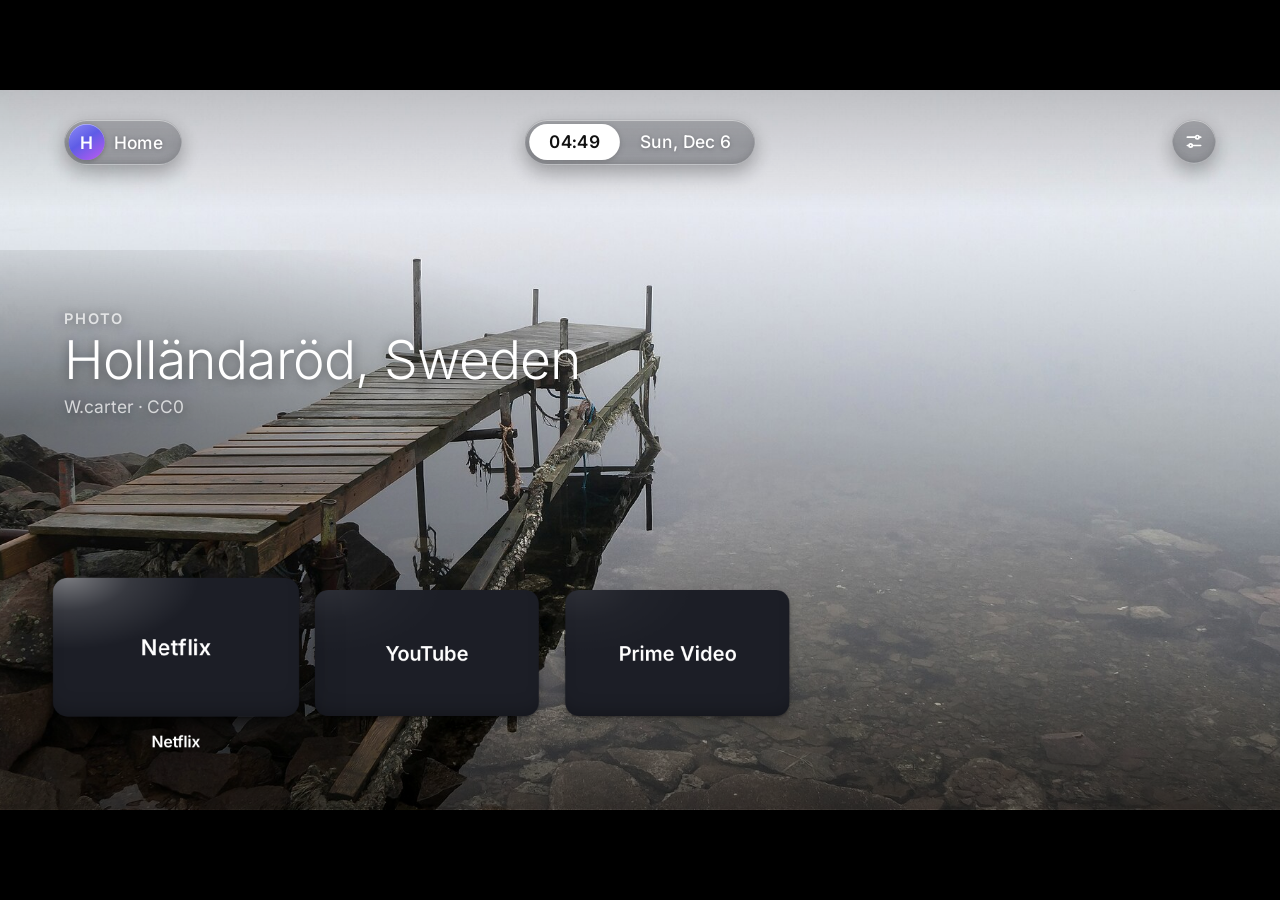
==== launcher/index.html @ 5e04ea30 "Zen TV: a calm home screen for Samsung Tizen TVs An Apple TV-style launcher (your apps over landscap" ====
<!DOCTYPE html>
<html lang="en">
<head>
<meta charset="utf-8">
<meta name="viewport" content="width=1920, initial-scale=1">
<title>Zen TV</title>
<style>
  /* Inter (OFL), bundled so the first frame never waits on the network at power-on */
  @font-face { font-family: "Inter"; font-weight: 300; font-display: swap; src: url(fonts/inter-300.woff2) format("woff2"); }
  @font-face { font-family: "Inter"; font-weight: 400; font-display: swap; src: url(fonts/inter-400.woff2) format("woff2"); }
  @font-face { font-family: "Inter"; font-weight: 500; font-display: swap; src: url(fonts/inter-500.woff2) format("woff2"); }
  @font-face { font-family: "Inter"; font-weight: 600; font-display: swap; src: url(fonts/inter-600.woff2) format("woff2"); }
  @font-face { font-family: "Inter"; font-weight: 700; font-display: swap; src: url(fonts/inter-700.woff2) format("woff2"); }

  /* Written for the 2018 Tizen engine (Chromium 56): flexbox only, no grid,
     no flex gap, no backdrop-filter, no optional chaining. */
  :root {
    --fg: #fff;
    --fg-dim: rgba(255, 255, 255, 0.72);
    --fg-faint: rgba(255, 255, 255, 0.5);
    --tile-w: 336px;
    --tile-h: 189px;
    --tile-gap: 40px;
    --tile-r: 20px;
    --edge: 96px;
  }
  * { box-sizing: border-box; margin: 0; padding: 0; }
  html, body {
    width: 100%; height: 100%; overflow: hidden;
    background: #000; color: var(--fg);
    font-family: "Inter", "SamsungOne", "Helvetica Neue", Arial, sans-serif;
    -webkit-font-smoothing: antialiased;
  }

  /* 1920x1080 stage, scaled to fit when previewed in a smaller window */
  #stage {
    position: absolute; left: 50%; top: 50%;
    width: 1920px; height: 1080px;
    margin: -540px 0 0 -960px;
    overflow: hidden; background: #05070c;
    transform-origin: 50% 50%;
  }

  /* Background */
  #bg-fallback {
    position: absolute; top: 0; right: 0; bottom: 0; left: 0;
    background:
      radial-gradient(ellipse at 30% 20%, #1d3b5c 0%, transparent 60%),
      radial-gradient(ellipse at 80% 90%, #3a1d4a 0%, transparent 55%),
      #05070c;
  }
  .photo {
    position: absolute; top: 0; left: 0; width: 100%; height: 100%;
    background-size: cover; background-position: center;
    opacity: 0; transition: opacity 2.4s ease;
    will-change: transform, opacity; /* own GPU layer, so the slow zoom never repaints */
    /* No CSS filter here: saturate()/contrast() on this full-screen animated layer made the 2018
       TV render no images at all */
  }
  .photo.visible { opacity: 1; }
  .photo.fast { transition-duration: 0.6s; } /* focus previews while browsing a title row */
  /* Slow Ken Burns drift; runs a little longer than each photo is shown. Zoom stays at or under
     6% so 1920px images are barely upscaled and stay crisp; drift stays inside the zoom margin. */
  .photo.kb0 { -webkit-animation: kb0 70s linear forwards; animation: kb0 70s linear forwards; }
  .photo.kb1 { -webkit-animation: kb1 70s linear forwards; animation: kb1 70s linear forwards; }
  .photo.kb2 { -webkit-animation: kb2 70s linear forwards; animation: kb2 70s linear forwards; }
  .photo.kb3 { -webkit-animation: kb3 70s linear forwards; animation: kb3 70s linear forwards; }
  @keyframes kb0 { from { transform: scale(1.01) translate(0, 0); }         to { transform: scale(1.06) translate(-1.5%, -1%); } }
  @keyframes kb1 { from { transform: scale(1.06) translate(1.5%, 1%); }     to { transform: scale(1.01) translate(0, 0); } }
  @keyframes kb2 { from { transform: scale(1.03) translate(-1%, 0); }       to { transform: scale(1.06) translate(1.5%, -1%); } }
  @keyframes kb3 { from { transform: scale(1.06) translate(0, -1.5%); }     to { transform: scale(1.02) translate(-0.5%, 0.5%); } }
  /* Shading is kept to three partial layers (top, bottom, left); the photo itself is undimmed, like
     tvOS. Fewer full-screen layers means less blending work per frame on the TV. */
  .scrim-top, .scrim-bottom { z-index: 3; }
  .statusbar, .profile, .hero, .toast { z-index: 4; }
  /* Like Apple's, shading only sits right behind text and tiles, so most of the image keeps its color */
  .scrim-top {
    position: absolute; top: 0; left: 0; right: 0; height: 180px;
    background: linear-gradient(to bottom, rgba(0,0,0,0.22), rgba(0,0,0,0));
  }
  .scrim-bottom {
    position: absolute; bottom: 0; left: 0; right: 0; height: 440px;
    background: linear-gradient(to top, rgba(0,0,0,0.5), rgba(0,0,0,0.12) 50%, rgba(0,0,0,0));
  }

  /* Status bar: a tvOS-style glass tab bar, centred at the top. The "selected" white
     segment holds the time; date and weather sit in the plain segments. */
  .statusbar {
    position: absolute; top: 44px; left: 50%;
    -webkit-transform: translateX(-50%); transform: translateX(-50%);
    display: flex; align-items: center;
    padding: 6px; border-radius: 999px; white-space: nowrap;
  }
  .seg {
    padding: 12px 30px; border-radius: 999px;
    font-size: 26px; font-weight: 500; line-height: 1.15; color: var(--fg);
    text-shadow: 0 1px 6px rgba(0,0,0,0.25);
  }
  .seg-on {
    color: #111; background: #fff; text-shadow: none; font-weight: 600;
    box-shadow: 0 2px 10px rgba(0,0,0,0.18);
    font-variant-numeric: tabular-nums; letter-spacing: 0.01em;
  }
  .seg-wx { display: none; align-items: center; }
  .seg-wx.ready { display: flex; }
  .seg-wx svg { width: 34px; height: 34px; margin-right: 10px; }
  .seg-wx .hilo { margin-left: 12px; font-weight: 400; color: var(--fg-dim); }

  /* Profile pill, top left: like the profile switcher in tvOS Control Center. Same height and
     top as the status bar (6 + 54 + 6 = 66px) so the two line up. */
  .profile {
    position: absolute; top: 44px; left: var(--edge);
    display: flex; align-items: center;
    padding: 6px 28px 6px 6px; border-radius: 999px;
  }
  .avatar {
    width: 54px; height: 54px; border-radius: 50%;
    display: flex; align-items: center; justify-content: center;
    background: linear-gradient(145deg, #8e8cf6 0%, #5e5ce6 45%, #bf5af2 100%);
    box-shadow: inset 0 1px 0 rgba(255,255,255,0.45), 0 2px 8px rgba(0,0,0,0.25);
    font-size: 26px; font-weight: 600; color: #fff;
  }
  .profile-name {
    margin-left: 14px;
    font-size: 26px; font-weight: 500;
    text-shadow: 0 1px 6px rgba(0,0,0,0.25);
  }
  /* App tiles: the icon (shaped to the tile by scripts/zentv.py icons) over the app's name */
  .tile.app-tile { background-color: #1c1e26; background-size: cover; display: flex; align-items: center; justify-content: center; }
  .app-label { font-size: 30px; font-weight: 600; color: var(--fg); visibility: hidden; }
  /* Up from the apps reaches the top line: profile pill (left) and search (right) */
  .profile, .search-btn, .controls-btn { transition: transform 0.2s cubic-bezier(0.34, 1.45, 0.64, 1), background-color 0.15s ease, color 0.15s ease; }
  .profile.focused, .search-btn.focused, .controls-btn.focused { background: #fff; color: #111; transform: scale(1.06); }
  .profile.focused .profile-name { text-shadow: none; }

  /* Profile menu: drops from the pill */
  .profile-menu {
    position: absolute; top: 128px; left: var(--edge); z-index: 6; min-width: 300px;
    padding: 10px; border-radius: 28px; display: none;
  }
  .profiles-open .profile-menu { display: block; }
  .profile-item {
    display: flex; align-items: center; padding: 8px 24px 8px 8px; border-radius: 999px;
    font-size: 26px; font-weight: 500;
  }
  .profile-item .avatar { width: 48px; height: 48px; font-size: 22px; margin-right: 16px; }
  .profile-item.focused { background: #fff; color: #111; }
  .profile-item .check { margin-left: auto; padding-left: 24px; }

  /* Search: top right, same height as the pill */
  .search-btn {
    position: absolute; top: 44px; right: var(--edge); z-index: 4;
    width: 66px; height: 66px; border-radius: 50%;
    display: flex; align-items: center; justify-content: center;
  }
  .search-btn svg { width: 30px; height: 30px; }
  .search-btn path, .search-btn circle { stroke: currentColor; }

  /* Controls: left of Search. One button for the TV's inputs and Samsung's Settings; its name shows
     below it while focused */
  .controls-btn {
    position: absolute; top: 44px; right: calc(var(--edge) + 84px); z-index: 4;
    width: 66px; height: 66px; border-radius: 50%;
    display: flex; align-items: center; justify-content: center;
  }
  .controls-btn svg { width: 30px; height: 30px; }
  .controls-btn path, .controls-btn circle { stroke: currentColor; }
  .controls-label {
    position: absolute; top: 122px; right: calc(var(--edge) + 64px); z-index: 4; width: 106px;
    text-align: center; font-size: 20px; font-weight: 600; text-shadow: 0 1px 6px rgba(0,0,0,0.5);
    opacity: 0; transition: opacity 0.15s ease;
  }
  .controls-label.show { opacity: 1; }

  /* Controls menu: drops from the button, the same glass as the profile menu */
  .controls-menu {
    position: absolute; top: 128px; right: var(--edge); z-index: 6; width: 540px;
    box-sizing: border-box; padding: 12px; border-radius: 32px; display: none;
  }
  .controls-open .controls-menu { display: block; }
  .controls-head {
    padding: 10px 22px 6px; font-size: 19px; font-weight: 600; letter-spacing: 0.12em;
    text-transform: uppercase; color: rgba(255,255,255,0.75); text-shadow: 0 1px 6px rgba(0,0,0,0.3);
  }
  .controls-item {
    display: flex; align-items: center; padding: 10px 22px; border-radius: 22px;
    font-size: 27px; font-weight: 600; text-shadow: 0 1px 6px rgba(0,0,0,0.3);
  }
  .controls-item svg { width: 34px; height: 34px; flex: none; margin-right: 22px; }
  .controls-item path, .controls-item rect, .controls-item circle { stroke: currentColor; }
  .controls-item .text { flex: 1; display: flex; flex-direction: column; }
  .controls-item .sub { margin-top: 2px; font-size: 21px; font-weight: 400; color: rgba(255,255,255,0.75); }
  .controls-item.choice { margin-left: 28px; } /* the inputs sit under their heading */
  .controls-item .end { margin-left: 18px; }
  .controls-item.focused { background: #fff; color: #111; text-shadow: none; }
  .controls-item.focused .sub { color: #4a4d55; }
  .controls-rule { height: 1px; margin: 6px 22px; background: rgba(255,255,255,0.2); }

  /* Search screen: a dimmed page over the background. Voice first (a mic that listens, what it heard,
     "Type instead"); the keyboard mode has a field and an on-screen keyboard (the remote has no
     letters). Results sit below either. */
  .search-ui {
    position: absolute; top: 0; left: 0; width: 100%; height: 100%; z-index: 5; display: none;
    background: rgba(0, 0, 0, 0.62);
  }
  .search-open .search-ui { display: block; }
  .search-open .rows, .search-open .hero, .search-open .scrim-left { opacity: 0; }
  .detail.search-open .search-ui { display: none; }
  .detail.search-open .hero, .detail.search-open .scrim-left { opacity: 1; }
  .search-field {
    position: absolute; top: 150px; left: var(--edge); width: 1264px;
    padding: 18px 30px; border-radius: 999px;
    font-size: 34px; font-weight: 400; min-height: 80px;
  }
  .search-field .placeholder { color: var(--fg-dim); }
  .search-field .caret { display: inline-block; width: 3px; height: 38px; margin-left: 2px; vertical-align: -6px; background: var(--fg); }
  .keyboard { position: absolute; top: 262px; left: var(--edge); }
  .key-row { display: flex; margin-bottom: 10px; }
  .key {
    width: 88px; height: 64px; margin-right: 10px; border-radius: 14px;
    display: flex; align-items: center; justify-content: center;
    font-size: 28px; font-weight: 500; background: rgba(255,255,255,0.10);
    transition: transform 0.12s ease, background-color 0.12s ease;
  }
  .key.wide { width: 286px; font-size: 24px; }
  .key .mic { width: 26px; height: 26px; margin-right: 10px; }
  .key .mic rect, .key .mic path { stroke: currentColor; }
  .key.focused { background: #fff; color: #111; transform: scale(1.1); }
  #search-shelf { top: 600px; }

  /* "View more": the end of Trending and Classics (a glass circle with an arrow, and its label; no
     card behind it), and the full-screen grid it opens */
  .more-card .lift, .more-card .lift::before { box-shadow: none; }
  .title-row .more-card .tile { /* beats the cards' dark loading base */
    display: flex; flex-direction: column; align-items: center; justify-content: center;
    background: none;
  }
  .more-card .tile::before, .more-card .tile::after { display: none; }
  .more-circle {
    width: 110px; height: 110px; border-radius: 50%;
    display: flex; align-items: center; justify-content: center;
    transition: background-color 0.15s ease, color 0.15s ease;
  }
  .more-circle svg { width: 44px; height: 44px; }
  .more-circle path { stroke: currentColor; }
  .more-label { margin-top: 18px; font-size: 26px; font-weight: 600; text-shadow: 0 1px 8px rgba(0,0,0,0.5); }
  .more-card.focused .more-circle { background: #fff; color: #111; }
  .browse-ui {
    position: absolute; top: 0; left: 0; width: 100%; height: 100%; z-index: 5; display: none;
    background: rgba(0, 0, 0, 0.72);
  }
  .browse-open .browse-ui { display: block; }
  .browse-open .rows, .browse-open .hero, .browse-open .scrim-left { opacity: 0; }
  .detail.browse-open .browse-ui { display: none; }
  .detail.browse-open .hero, .detail.browse-open .scrim-left { opacity: 1; }
  .browse-title {
    position: absolute; top: 140px; left: var(--edge);
    font-size: 56px; font-weight: 300; letter-spacing: -0.01em;
  }
  /* 4 cards per line (416 + 40 gap); the grid slides up so the focused line stays in view */
  .browse-window { position: absolute; top: 224px; left: var(--edge); right: 0; bottom: 0; overflow: hidden; }
  .browse-grid {
    display: flex; flex-wrap: wrap; width: 1824px; padding-top: 40px; /* room for the focused card to rise */
    transition: transform 0.3s cubic-bezier(0.25, 1, 0.5, 1); will-change: transform;
  }
  .browse-grid .cell { width: 416px; margin: 0 40px 70px 0; }
  .browse-grid .tile { width: 416px; height: 234px; background-size: cover; background-color: #15171d; }
  .browse-grid .tile::before, .browse-grid .tile::after { display: none; }
  .mode-voice .search-field, .mode-voice .keyboard, .mode-keys .voice-panel { display: none; }

  /* Voice: a centred mic that glows and pulses (transform/opacity only) while it listens */
  .voice-panel { position: absolute; top: 150px; left: 0; right: 0; text-align: center; }
  .voice-mic {
    position: relative; margin: 0 auto; width: 150px; height: 150px; border-radius: 50%;
    display: flex; align-items: center; justify-content: center;
    background: rgba(255,255,255,0.14); color: #fff;
    transition: transform 0.2s cubic-bezier(0.34, 1.45, 0.64, 1);
  }
  .voice-mic svg { position: relative; width: 64px; height: 64px; }
  .voice-mic rect, .voice-mic path { stroke: currentColor; }
  .listening .voice-mic { background: linear-gradient(145deg, #8e8cf6 0%, #5e5ce6 45%, #bf5af2 100%); }
  .voice-mic.focused { transform: scale(1.08); }
  .idle .voice-mic.focused, .error .voice-mic.focused { background: #fff; color: #111; }
  .voice-mic .ring {
    position: absolute; top: 0; left: 0; width: 100%; height: 100%; border-radius: 50%;
    border: 3px solid rgba(191, 90, 242, 0.7); opacity: 0;
  }
  .listening .ring { -webkit-animation: listen-pulse 1.8s ease-out infinite; animation: listen-pulse 1.8s ease-out infinite; }
  .listening .ring.r2 { -webkit-animation-delay: 0.9s; animation-delay: 0.9s; }
  @-webkit-keyframes listen-pulse { from { -webkit-transform: scale(1); opacity: 0.8; } to { -webkit-transform: scale(1.9); opacity: 0; } }
  @keyframes listen-pulse { from { transform: scale(1); opacity: 0.8; } to { transform: scale(1.9); opacity: 0; } }
  .voice-headline { margin-top: 44px; font-size: 64px; font-weight: 300; letter-spacing: -0.01em; line-height: 1.1; }
  .voice-hint { margin-top: 12px; min-height: 34px; font-size: 28px; color: var(--fg-dim); }
  .voice-type {
    display: inline-block; margin-top: 24px; padding: 14px 30px; border-radius: 999px;
    font-size: 24px; font-weight: 600;
    transition: transform 0.2s cubic-bezier(0.34, 1.45, 0.64, 1), background-color 0.15s ease, color 0.15s ease;
  }
  .voice-type.focused { background: #fff; color: #111; transform: scale(1.06); }

  /* Liquid Glass pill, faked for an engine without backdrop-filter: a light-to-clear
     gradient body, bright top rim, faint border, and a soft drop shadow */
  .glass {
    background:
      linear-gradient(180deg, rgba(255,255,255,0.20) 0%, rgba(255,255,255,0.07) 55%, rgba(255,255,255,0.10) 100%),
      rgba(28, 30, 38, 0.38);
    border: 1px solid rgba(255,255,255,0.18);
    box-shadow:
      inset 0 1.5px 0 rgba(255,255,255,0.45),
      inset 0 -10px 22px -14px rgba(0,0,0,0.35),
      0 12px 30px rgba(0,0,0,0.30);
  }
  /* App row: one row that runs off the right edge and scrolls with focus, like tvOS shelves */
  .shelf {
    position: absolute; left: var(--edge); right: 0; top: 750px;
  }
  .row {
    display: flex;
    transition: transform 0.24s cubic-bezier(0.25, 1, 0.5, 1);
    will-change: transform;
  }
  .cell {
    position: relative; flex: none;
    width: var(--tile-w);
    margin-right: var(--tile-gap);
  }
  /* Liquid Glass tiles, faked without backdrop-filter:
     .lift  scales/lifts on focus with a small spring
     .tile  the app art
     ::before  glass rim: bright top edge, thin light border, inner depth shading
     ::after   specular glint that drifts slowly across the focused tile */
  /* Performance on the 2018 TV: only transform and opacity ever animate (GPU-composited).
     Shadows are pre-rendered and faded in, never animated themselves. */
  /* Depth comes from light, as on tvOS: at rest a tight contact shadow seats the tile and a soft
     ambient shadow gives it weight; a hairline keeps white tiles crisp on bright skies. */
  .lift {
    position: relative;
    border-radius: var(--tile-r);
    box-shadow:
      0 2px 3px rgba(0,0,0,0.28),
      0 8px 20px -4px rgba(0,0,0,0.32);
    /* no translateZ(0): a permanent GPU layer per card (~170 with the grid) is too much for this TV;
       the browser promotes a card only while its transform animates */
    transform: scale(1);
    /* leaving focus: quick ease-out */
    transition: transform 0.16s cubic-bezier(0.25, 1, 0.5, 1);
    cursor: pointer;
  }
  .lift::before {
    /* Focused, the tile rises toward you, so its shadow falls lower, spreads and softens.
       Pre-rendered and faded in rather than animated, to stay cheap on the TV. */
    content: ""; position: absolute; top: 0; left: 0; right: 0; bottom: 0;
    border-radius: var(--tile-r);
    box-shadow:
      0 14px 22px -8px rgba(0,0,0,0.45),
      0 36px 64px -12px rgba(0,0,0,0.55);
    opacity: 0; transition: opacity 0.18s ease;
  }
  .cell.focused .lift::before { opacity: 1; }
  .tile {
    position: relative;
    width: var(--tile-w); height: var(--tile-h);
    border-radius: var(--tile-r); overflow: hidden;
    background-repeat: no-repeat; background-position: center;
    background-size: 280px 280px; /* ~1.1x the TV's 250px art: logo fills the tile, still crisp */
  }
  /* Inner depth only: a soft shade along the bottom. No light rim or hairline at the edge: up close
     on the TV those read as a see-through border around the icon. */
  .tile::before {
    content: ""; position: absolute; top: 0; left: 0; right: 0; bottom: 0; z-index: 2;
    border-radius: var(--tile-r); pointer-events: none;
    box-shadow: inset 0 -18px 30px -18px rgba(0,0,0,0.35);
  }
  .tile::after {
    content: ""; position: absolute; top: -50%; left: -50%; width: 200%; height: 200%; z-index: 3;
    pointer-events: none;
    background: radial-gradient(ellipse at 50% 50%, rgba(255,255,255,0.42) 0%, rgba(255,255,255,0.12) 18%, rgba(255,255,255,0) 38%);
    transform: translate(-22%, -26%);
    opacity: 0.18; transition: opacity 0.18s ease;
  }
  .cell.focused { z-index: 2; }
  .cell.focused .lift {
    transform: scale(1.1) translateY(-8px);
    /* gaining focus: a small spring overshoot, like tvOS */
    transition: transform 0.24s cubic-bezier(0.34, 1.45, 0.64, 1);
  }
  /* Glint drifts slowly on the focused tile (a cheap composited transform; the 3D idle sway was
     dropped because it kept the GPU busy and made scrolling lag on the TV) */
  .cell.focused .tile::after { opacity: 1; -webkit-animation: glint 6s ease-in-out 0.4s infinite; animation: glint 6s ease-in-out 0.4s infinite; }
  @keyframes glint {
    0%, 100% { transform: translate(-30%, -30%); }
    50%      { transform: translate(-8%, -22%); }
  }
  .cell.launching .lift { transform: scale(1.04); transition-duration: 0.1s; }
  /* While its app starts: the pressed tile stays lifted and a soft ring pulses around it */
  .cell.loading .lift { transform: scale(1.1) translateY(-8px); }
  .lift::after {
    content: ""; position: absolute; top: -10px; left: -10px; right: -10px; bottom: -10px;
    border: 3px solid rgba(255,255,255,0.85); border-radius: 30px; /* tile radius + 10 */
    opacity: 0; pointer-events: none;
  }
  .cell.loading .lift::after { -webkit-animation: launch-pulse 1.2s ease-out infinite; animation: launch-pulse 1.2s ease-out infinite; }
  @-webkit-keyframes launch-pulse { from { opacity: 0.9; -webkit-transform: scale(1); } to { opacity: 0; -webkit-transform: scale(1.08); } }
  @keyframes launch-pulse { from { opacity: 0.9; transform: scale(1); } to { opacity: 0; transform: scale(1.08); } }
  .act.loading { -webkit-animation: launch-fade 1.2s ease-in-out infinite; animation: launch-fade 1.2s ease-in-out infinite; }
  @-webkit-keyframes launch-fade { 50% { opacity: 0.55; } }
  @keyframes launch-fade { 50% { opacity: 0.55; } }
  /* While an app starts or is on screen, every other animation freezes (the background zoom, the
     glint), so the TV's GPU and CPU go to that app */
  .paused .photo, .paused .tile::after, .paused .ring { -webkit-animation-play-state: paused; animation-play-state: paused; }

  .name {
    position: absolute; left: 0; right: 0; top: 100%; margin-top: 24px;
    text-align: center; white-space: nowrap;
    font-size: 24px; font-weight: 600; color: var(--fg);
    text-shadow: 0 1px 8px rgba(0,0,0,0.5);
    opacity: 0; transform: translateY(8px);
    transition: opacity 0.14s ease, transform 0.2s cubic-bezier(0.25, 1, 0.5, 1);
  }
  .cell.focused .name { opacity: 1; transform: translateY(0); transition-delay: 0.05s; }

  /* Hero: what the background is, overlaid like the tvOS Top Shelf. A small label (MOVIE,
     TV SERIES, TRENDING NOW, PHOTO), the title large, then year and credit. */
  .hero {
    position: absolute; left: var(--edge); top: 330px; max-width: 1300px;
    text-shadow: 0 2px 18px rgba(0,0,0,0.45);
    transition: opacity 0.8s ease;
  }
  .hero-eyebrow {
    font-size: 22px; font-weight: 600; letter-spacing: 0.12em; text-transform: uppercase;
    color: var(--fg-dim);
  }
  .hero-title {
    margin-top: 8px;
    font-size: 80px; font-weight: 300; letter-spacing: -0.015em; line-height: 1.02;
  }
  .hero-sub { margin-top: 14px; font-size: 26px; font-weight: 400; color: var(--fg-dim); }
  .hero-desc {
    margin-top: 12px; max-width: 900px;
    font-size: 23px; font-weight: 400; line-height: 1.4; color: var(--fg-dim);
  }
  .hero-desc:empty { display: none; }
  .credit {
    position: absolute; right: var(--edge); bottom: 28px; z-index: 4;
    font-size: 14px; font-weight: 500; color: rgba(255,255,255,0.35);
  }
  /* Soft shade behind the hero text only (not the whole left half), so it reads on bright
     backgrounds without greying out the image */
  .scrim-left {
    position: absolute; top: 240px; left: 0; width: 1000px; height: 520px; z-index: 3;
    background: radial-gradient(ellipse 100% 60% at 0% 50%, rgba(0,0,0,0.42), rgba(0,0,0,0) 100%);
  }

  /* Hero "+ Watch Later" button: only for movie/TV backgrounds; Up from the apps focuses it */
  .hero-btn {
    display: none; align-items: center;
    margin-top: 26px; padding: 14px 30px; border-radius: 999px;
    font-size: 24px; font-weight: 600; text-shadow: none;
    transition: transform 0.2s cubic-bezier(0.34, 1.45, 0.64, 1), background-color 0.15s ease, color 0.15s ease;
  }
  .hero.can-save .hero-btn { display: inline-flex; }
  .hero-btn.focused, .act.focused { background: #fff; color: #111; transform: scale(1.06); }
  /* title rows use the detail view's buttons instead */
  .zone-trend .hero.can-save .hero-btn, .zone-classic .hero.can-save .hero-btn,
  .zone-later .hero.can-save .hero-btn, .search-open .hero.can-save .hero-btn { display: none; }

  /* Detail view: OK on a title card hides the rows and shows its actions under the hero */
  .hero-actions { display: none; margin-top: 26px; }
  .detail .hero-actions { display: flex; }
  .act {
    display: inline-flex; align-items: center; margin-right: 20px;
    padding: 14px 30px; border-radius: 999px;
    font-size: 24px; font-weight: 600; text-shadow: none;
    transition: transform 0.2s cubic-bezier(0.34, 1.45, 0.64, 1), background-color 0.15s ease, color 0.15s ease;
  }
  .act.disabled { color: var(--fg-dim); }

  /* Rows stack vertically (apps, Trending, Classics, Watch Later) inside .rows: Trending 338px below
     the apps, each title row 380px below the one above (their cards are taller). Moving down
     slides .rows up so the active row always sits where the apps row does; rows above it fade
     away (leaving room for the hero) and the next row's label peeks in at the bottom, like tvOS. */
  .rows {
    position: absolute; top: 0; left: 0; width: 100%; height: 100%; z-index: 4;
    transition: transform 0.4s cubic-bezier(0.25, 1, 0.5, 1), opacity 0.3s ease;
    will-change: transform;
    pointer-events: none;
  }
  .detail .rows { opacity: 0; }
  .rows .cell { pointer-events: auto; }
  .shelf, .title-shelf { transition: opacity 0.3s ease; }
  .title-shelf { position: absolute; left: var(--edge); right: 0; }
  /* label (41px) + gap (34px) above the cards: shelves start 75px above the 750px card line */
  #trend-shelf { top: 1013px; }
  #classic-shelf { top: 1393px; }
  #later-shelf { top: 1773px; }
  .zone-trend .rows { transform: translateY(-338px); }
  .zone-classic .rows { transform: translateY(-718px); }
  .zone-later .rows { transform: translateY(-1098px); }
  .zone-trend .shelf,
  .zone-classic .shelf, .zone-classic #trend-shelf,
  .zone-later .shelf, .zone-later #trend-shelf, .zone-later #classic-shelf { opacity: 0; }
  .row-label {
    text-align: left; line-height: 41px;
    font-size: 34px; font-weight: 600; letter-spacing: -0.01em; color: var(--fg);
    text-shadow: 0 1px 10px rgba(0,0,0,0.5);
  }
  .title-row {
    display: flex; margin-top: 34px;
    transition: transform 0.24s cubic-bezier(0.25, 1, 0.5, 1);
    will-change: transform;
  }
  /* Title cards: the backdrop itself, with the title on a soft gradient. No glint here: it's for the
     glossy app icons, and skipping its oversized layer saves GPU memory across ~40 cards. */
  /* A dark base under each card's image, so a card is never see-through while its image loads */
  .title-row .tile { background-size: cover; background-color: #15171d; }
  .title-row .lift, .browse-grid .lift { background-color: #15171d; } /* same at the rounded corners */
  .title-row .more-card .lift { background-color: transparent; }
  /* Title cards are larger than the app tiles: 416x234 (16:9), so the artwork reads from the couch */
  .title-row .cell { width: 416px; }
  .title-row .tile { width: 416px; height: 234px; }
  .title-row .tile::after { display: none; }
  /* No glass rim or hairline on photos: on a backdrop they read as a see-through border */
  .title-row .tile::before { display: none; }
  .title-row .lift { box-shadow: 0 2px 3px rgba(0,0,0,0.28), 0 8px 20px -4px rgba(0,0,0,0.32); }
  .poster-title {
    position: absolute; left: 0; right: 0; bottom: 0; z-index: 1;
    padding: 40px 18px 14px;
    background: linear-gradient(to top, rgba(0,0,0,0.75), rgba(0,0,0,0));
    font-size: 24px; font-weight: 600; line-height: 1.15;
  }
  /* Under the focused saved title: where it's streaming */
  .provider { font-weight: 500; color: var(--fg-dim); }
  .cell.empty .tile {
    display: flex; align-items: center; justify-content: center; text-align: center;
    padding: 0 28px; font-size: 20px; line-height: 1.35; color: var(--fg-dim);
    background: rgba(20, 22, 28, 0.45);
  }

  /* Toast: short confirmations ("Added to Watch Later", launch errors) */
  .toast {
    position: absolute; left: 50%; top: 190px;
    transform: translate(-50%, -50%) scale(0.96);
    padding: 20px 36px; border-radius: 999px;
    font-size: 28px; font-weight: 600;
    opacity: 0; transition: opacity 0.2s ease, transform 0.2s ease;
    pointer-events: none;
  }
  .toast.show { opacity: 1; transform: translate(-50%, -50%) scale(1); }

  /* Recommendations off (or no TMDB key): no title rows or search; Controls moves to the right edge */
  .simple .title-shelf, .simple .search-btn { display: none; }
  .simple .controls-btn { right: var(--edge); }
  .simple .controls-label { right: calc(var(--edge) - 20px); }

  /* ---------- Themes ----------
     Glass (above) is the default. The others restyle it through a class on <html> (theme-midnight,
     theme-paper, theme-cinema, theme-nature) set from settings.json "theme": colours, materials and
     a few signature touches, never layout, so the remote moves the same way in every theme.
     Each theme restates the focused look too: its .glass rule would otherwise win over it. */
  @font-face { font-family: "Fraunces"; font-weight: 400; font-display: swap; src: url(fonts/fraunces-400.woff2) format("woff2"); }
  @font-face { font-family: "Playfair Display"; font-style: italic; font-weight: 400; font-display: swap; src: url(fonts/playfair-400-italic.woff2) format("woff2"); }

  /* Midnight: deep navy, the photo dimmed into it, violet glow on focus */
  .theme-midnight { --fg: #eceaff; --fg-dim: #b9b6e8; --fg-faint: rgba(236,234,255,0.5); }
  .theme-midnight #stage, .theme-midnight #bg-fallback { background: #07081a; }
  .theme-midnight .photo.visible { opacity: 0.55; }
  .theme-midnight .scrim-top { background: linear-gradient(to bottom, rgba(7,8,26,0.55), rgba(7,8,26,0)); }
  .theme-midnight .scrim-bottom { background: linear-gradient(to top, rgba(7,8,26,0.88), rgba(7,8,26,0.3) 55%, rgba(7,8,26,0)); }
  .theme-midnight .scrim-left { background: radial-gradient(ellipse 100% 60% at 0% 50%, rgba(7,8,26,0.6), rgba(7,8,26,0) 100%); }
  .theme-midnight .glass {
    background: rgba(18,20,52,0.82); border: 1px solid rgba(150,140,255,0.28);
    box-shadow: 0 12px 30px rgba(0,0,0,0.35);
  }
  .theme-midnight .seg-on,
  .theme-midnight .profile.focused, .theme-midnight .search-btn.focused, .theme-midnight .controls-btn.focused,
  .theme-midnight .hero-btn.focused, .theme-midnight .act.focused, .theme-midnight .voice-type.focused,
  .theme-midnight .profile-item.focused, .theme-midnight .controls-item.focused, .theme-midnight .key.focused,
  .theme-midnight .more-card.focused .more-circle, .theme-midnight .idle .voice-mic.focused,
  .theme-midnight .error .voice-mic.focused {
    background: linear-gradient(90deg, #b85cff, #5a7bff); color: #fff;
  }
  .theme-midnight .controls-item.focused .sub { color: rgba(255,255,255,0.8); }
  .theme-midnight .cell.focused .lift::before {
    box-shadow: 0 0 0 3px #9d7bff, 0 0 40px rgba(140,100,255,0.6), 0 30px 60px -12px rgba(0,0,0,0.6);
  }
  .theme-midnight .lift::after { border-color: #9d7bff; }
  .theme-midnight .hero-eyebrow, .theme-midnight .controls-head { color: #a99cff; }
  .theme-midnight .tile.app-tile, .theme-midnight .title-row .tile, .theme-midnight .title-row .lift,
  .theme-midnight .browse-grid .tile, .theme-midnight .browse-grid .lift { background-color: #14162e; }
  .theme-midnight .search-ui, .theme-midnight .browse-ui { background: rgba(7,8,26,0.84); }

  /* Paper: warm paper, ink-dark text and focus, the photo washed in from the right, a serif title */
  .theme-paper { --fg: #1d1b16; --fg-dim: #5e594f; --fg-faint: rgba(29,27,22,0.45); }
  .theme-paper #stage, .theme-paper #bg-fallback { background: #f3efe6; }
  .theme-paper .seg, .theme-paper .profile-name, .theme-paper .controls-label, .theme-paper .controls-head,
  .theme-paper .controls-item, .theme-paper .more-label, .theme-paper .name, .theme-paper .hero,
  .theme-paper .row-label { text-shadow: none; }
  .theme-paper .scrim-top { background: linear-gradient(to bottom, rgba(243,239,230,0.7), rgba(243,239,230,0)); }
  .theme-paper .scrim-bottom { background: linear-gradient(to top, #f3efe6 0%, rgba(243,239,230,0.9) 50%, rgba(243,239,230,0)); }
  .theme-paper .scrim-left {
    top: 0; height: 100%; width: 1500px;
    background: linear-gradient(to right, #f3efe6 0%, rgba(243,239,230,0.94) 46%, rgba(243,239,230,0) 84%);
  }
  .theme-paper .glass {
    background: #fff; border: 1px solid #e2dccd; box-shadow: 0 4px 14px rgba(60,48,30,0.10);
  }
  .theme-paper .seg-on,
  .theme-paper .profile.focused, .theme-paper .search-btn.focused, .theme-paper .controls-btn.focused,
  .theme-paper .hero-btn.focused, .theme-paper .act.focused, .theme-paper .voice-type.focused,
  .theme-paper .profile-item.focused, .theme-paper .controls-item.focused, .theme-paper .key.focused,
  .theme-paper .more-card.focused .more-circle, .theme-paper .idle .voice-mic.focused,
  .theme-paper .error .voice-mic.focused {
    background: #1d1b16; color: #f3efe6;
  }
  .theme-paper .controls-item .sub { color: #5e594f; }
  .theme-paper .controls-item.focused .sub { color: rgba(243,239,230,0.75); }
  .theme-paper .controls-rule { background: rgba(29,27,22,0.12); }
  .theme-paper .seg-wx path[fill="#fff"], .theme-paper .seg-wx path[fill="#E6E9EF"],
  .theme-paper .seg-wx path[fill="#C9CED8"] { fill: #cfc8b8; }
  .theme-paper .seg-wx path[fill="#E8E6F5"] { fill: #e2c98f; } /* the moon */
  .theme-paper .seg-wx g[fill="#fff"] { fill: #9fb7d6; }       /* snow */
  .theme-paper .seg-wx g[stroke="#C7CCD6"] { stroke: #b5ad9c; } /* fog */
  .theme-paper .controls-head { color: #8a5a2b; }
  .theme-paper .controls-label {
    padding: 2px 0; border-radius: 999px; background: rgba(243,239,230,0.9); /* readable over any photo */
  }
  .theme-paper .hero-eyebrow { color: #8a5a2b; }
  .theme-paper .hero-title { font-family: "Fraunces", Georgia, serif; font-weight: 400; letter-spacing: -0.01em; }
  .theme-paper .lift, .theme-paper .title-row .lift { box-shadow: 0 4px 14px rgba(60,48,30,0.14); }
  .theme-paper .cell.focused .lift::before { box-shadow: 0 0 0 3px #1d1b16, 0 18px 34px rgba(60,48,30,0.22); }
  .theme-paper .lift::after { border-color: #1d1b16; }
  .theme-paper .tile.app-tile { background-color: #fff; }
  .theme-paper .poster-title { color: #fff; }
  .theme-paper .credit { color: rgba(29,27,22,0.4); }
  .theme-paper .cell.empty .tile { background: rgba(255,255,255,0.75); }
  .theme-paper .search-ui, .theme-paper .browse-ui { background: rgba(243,239,230,0.95); }
  .theme-paper .key, .theme-paper .voice-mic { background: rgba(29,27,22,0.07); color: #1d1b16; }
  .theme-paper .listening .voice-mic { background: linear-gradient(145deg, #8e8cf6 0%, #5e5ce6 45%, #bf5af2 100%); color: #fff; }
  .theme-paper .more-card .more-label { color: #1d1b16; }

  /* Cinema: black, a letterbox bar across the top, gold accents, an italic serif title */
  .theme-cinema { --fg: #f4efe4; --fg-dim: #c9c1b2; --fg-faint: rgba(244,239,228,0.45); }
  /* square-ish movie cards only: app icons come pre-shaped with 20px corners */
  .theme-cinema .title-row, .theme-cinema .browse-grid { --tile-r: 6px; }
  .theme-cinema #stage, .theme-cinema #bg-fallback { background: #000; }
  .theme-cinema #stage::after {
    content: ""; position: absolute; top: 0; left: 0; right: 0; height: 114px; z-index: 3; background: #000;
  }
  .theme-cinema .scrim-bottom { background: linear-gradient(to top, rgba(0,0,0,0.8), rgba(0,0,0,0.2) 55%, rgba(0,0,0,0)); }
  .theme-cinema .scrim-left {
    top: 114px; height: 760px; width: 1400px;
    background: linear-gradient(to right, rgba(0,0,0,0.72) 0%, rgba(0,0,0,0.2) 55%, rgba(0,0,0,0) 100%);
  }
  .theme-cinema .glass {
    background: rgba(12,12,12,0.82); border: 1px solid #3a352c; box-shadow: 0 10px 26px rgba(0,0,0,0.5);
  }
  .theme-cinema .seg-on,
  .theme-cinema .profile.focused, .theme-cinema .search-btn.focused, .theme-cinema .controls-btn.focused,
  .theme-cinema .hero-btn.focused, .theme-cinema .act.focused, .theme-cinema .voice-type.focused,
  .theme-cinema .profile-item.focused, .theme-cinema .controls-item.focused, .theme-cinema .key.focused,
  .theme-cinema .more-card.focused .more-circle, .theme-cinema .idle .voice-mic.focused,
  .theme-cinema .error .voice-mic.focused {
    background: #d9b46a; color: #000;
  }
  .theme-cinema .controls-item.focused .sub { color: rgba(0,0,0,0.65); }
  .theme-cinema .cell.focused .lift::before { box-shadow: 0 0 0 2px #d9b46a, 0 22px 40px rgba(0,0,0,0.65); }
  .theme-cinema .lift::after { border-color: #d9b46a; }
  .theme-cinema .title-row .lift::after { border-radius: 16px; } /* card radius + 10 */
  .theme-cinema .hero-eyebrow, .theme-cinema .controls-head { color: #d9b46a; letter-spacing: 0.22em; }
  .theme-cinema .hero-title { font-family: "Playfair Display", Georgia, serif; font-style: italic; font-weight: 400; font-size: 92px; }
  .theme-cinema .row-label { font-size: 26px; letter-spacing: 0.16em; text-transform: uppercase; color: #c9c1b2; }
  .theme-cinema .tile.app-tile { background-color: #0d0d0d; }
  .theme-cinema .search-ui, .theme-cinema .browse-ui { background: rgba(0,0,0,0.86); }

  /* Every theme: "View more" stays a bare circle and label (the themes' card rules would box it in) */
  #stage .more-card .lift, #stage .more-card .lift::before { box-shadow: none; background-color: transparent; }
  #stage .title-row .more-card .tile { background: none; }

  /* Nature: the photo first. Lighter, airier glass, a thin title, rounder tiles */
  .theme-nature { --tile-r: 24px; }
  .theme-nature .scrim-bottom { background: linear-gradient(to top, rgba(0,0,0,0.38), rgba(0,0,0,0.08) 50%, rgba(0,0,0,0)); }
  .theme-nature .scrim-left { background: radial-gradient(ellipse 100% 60% at 0% 50%, rgba(0,0,0,0.32), rgba(0,0,0,0) 100%); }
  .theme-nature .glass {
    background: rgba(255,255,255,0.14); border: 1px solid rgba(255,255,255,0.32);
    box-shadow: inset 0 1.5px 0 rgba(255,255,255,0.5), 0 10px 28px rgba(0,0,0,0.18);
  }
  .theme-nature .seg-on,
  .theme-nature .profile.focused, .theme-nature .search-btn.focused, .theme-nature .controls-btn.focused,
  .theme-nature .hero-btn.focused, .theme-nature .act.focused, .theme-nature .voice-type.focused,
  .theme-nature .profile-item.focused, .theme-nature .controls-item.focused, .theme-nature .key.focused,
  .theme-nature .more-card.focused .more-circle, .theme-nature .idle .voice-mic.focused,
  .theme-nature .error .voice-mic.focused {
    background: #fff; color: #111;
  }
  .theme-nature .hero-title { font-weight: 200; font-size: 92px; letter-spacing: -0.03em; }
  .theme-nature .lift::after { border-radius: 34px; } /* tile radius + 10 */
</style>
</head>
<body>
<div id="stage">
  <div id="bg-fallback"></div>
  <div class="photo" id="photo-a"></div>
  <div class="photo" id="photo-b"></div>
  <div class="scrim-top"></div>
  <div class="scrim-bottom"></div>
  <div class="scrim-left"></div>

  <div class="statusbar glass">
    <div class="seg seg-on" id="clock">--:--</div>
    <div class="seg" id="date"></div>
    <div class="seg seg-wx" id="weather">
      <span id="wx-icon"></span><span id="wx-temp"></span><span class="hilo" id="wx-hilo"></span>
    </div>
  </div>

  <div class="profile glass" id="profile">
    <div class="avatar" id="profile-avatar"></div>
    <div class="profile-name" id="profile-name"></div>
  </div>
  <div class="profile-menu glass" id="profile-menu"></div>
  <div class="controls-btn glass" id="controls-btn">
    <svg viewBox="0 0 24 24" fill="none" stroke-width="2" stroke-linecap="round">
      <path d="M4 7h10M18 7h2M4 17h2M10 17h10"/><circle cx="16" cy="7" r="2"/><circle cx="8" cy="17" r="2"/>
    </svg>
  </div>
  <div class="controls-label" id="controls-label">Controls</div>
  <div class="controls-menu glass" id="controls-menu"></div>
  <div class="search-btn glass" id="search-btn">
    <svg viewBox="0 0 32 32" fill="none" stroke-width="3.2" stroke-linecap="round">
      <circle cx="13.5" cy="13.5" r="9"/><path d="M20.5 20.5L28 28"/>
    </svg>
  </div>
  <div class="browse-ui" id="browse-ui">
    <div class="browse-title" id="browse-title"></div>
    <div class="browse-window"><div class="browse-grid" id="browse-grid"></div></div>
  </div>
  <div class="search-ui" id="search-ui">
    <div class="voice-panel" id="voice-panel">
      <div class="voice-mic" id="voice-mic">
        <div class="ring"></div><div class="ring r2"></div>
        <svg viewBox="0 0 24 24" fill="none" stroke-width="1.8" stroke-linecap="round">
          <rect x="9" y="3" width="6" height="11" rx="3"/><path d="M5.5 11a6.5 6.5 0 0 0 13 0M12 17.5V21"/>
        </svg>
      </div>
      <div class="voice-headline" id="voice-headline"></div>
      <div class="voice-hint" id="voice-hint"></div>
      <div class="voice-type glass" id="voice-type">Type instead</div>
    </div>
    <div class="search-field glass" id="search-field"></div>
    <div class="keyboard" id="keyboard"></div>
    <div class="title-shelf" id="search-shelf">
      <div class="row-label" id="search-label"></div>
      <div class="title-row" id="search-row"></div>
    </div>
  </div>
  <div class="rows">
    <div class="shelf">
      <div class="row" id="row"></div>
    </div>
    <div class="title-shelf" id="later-shelf">
      <div class="row-label">Watch Later</div>
      <div class="title-row" id="later-row"></div>
    </div>
    <div class="title-shelf" id="trend-shelf">
      <div class="row-label">Trending</div>
      <div class="title-row" id="trend-row"></div>
    </div>
    <div class="title-shelf" id="classic-shelf">
      <div class="row-label">Classics</div>
      <div class="title-row" id="classic-row"></div>
    </div>
  </div>

  <div class="hero" id="hero">
    <div class="hero-eyebrow" id="hero-eyebrow"></div>
    <div class="hero-title" id="hero-title"></div>
    <div class="hero-sub" id="hero-sub"></div>
    <div class="hero-desc" id="hero-desc"></div>
    <div class="hero-btn glass" id="hero-btn">+ Watch Later</div>
    <div class="hero-actions" id="hero-actions"></div>
  </div>
  <!-- TMDB's terms require attribution; shown small and faint on movie/TV backgrounds only -->
  <div class="credit" id="credit"></div>
  <div class="toast glass" id="toast"></div>
</div>

<!-- config.js: settings.json plus the TMDB key, written by scripts/deploy.sh (and scripts/preview.sh) -->
<script src="config.js"></script>
<script src="catalog.js"></script>
<script src="titles.js"></script>
<script>
(function () {
  "use strict";

  var SETTINGS = window.ZEN_SETTINGS || {};
  var APP_NAME = SETTINGS.appName || "Zen TV"; // settings.json "appName": in the TV's app list and the Controls menu
  document.title = APP_NAME;
  // The look for the whole TV (settings.json "theme"); ?theme= overrides it, for previews
  var THEMES = ["glass", "midnight", "paper", "cinema", "nature"];
  var themeAsked = String((location.search.match(/[?&]theme=(\w+)/) || [])[1] || SETTINGS.theme || "").toLowerCase();
  var THEME = THEMES.indexOf(themeAsked) >= 0 ? themeAsked : "glass";
  if (THEME !== "glass") document.documentElement.className += " theme-" + THEME;
  // Recommendations (settings.json "recommendations", on by default; needs a TMDB key): movie and
  // TV backgrounds, the Trending / Classics / Watch Later rows and search. Off, or with no key, the
  // home screen keeps it simple: the apps over landscape photos. ?recommendations=off previews it.
  var recsAsked = (location.search.match(/[?&]recommendations=(\w+)/) || [])[1];
  var recsSetting = String(SETTINGS.recommendations).toLowerCase(); // true / false, or "on" / "off"
  var RECOMMENDATIONS = !!SETTINGS.tmdbKey &&
    (recsAsked ? recsAsked !== "off" : recsSetting !== "false" && recsSetting !== "off");
  if (!RECOMMENDATIONS) document.documentElement.className += " simple";
  var CATALOG = window.ZEN_CATALOG;
  var WEATHER = SETTINGS.weather && SETTINGS.weather.latitude != null ? SETTINGS.weather : null; // none: no weather shown

  // An app from settings: a catalog key ("netflix") or a custom { key, name, store, ids, providers }
  function appFrom(a) {
    if (typeof a !== "string") return a;
    var c = CATALOG.apps[a];
    return c ? { key: a, name: c.name, store: c.store, ids: c.ids, providers: c.providers } : null;
  }
  // The app row, in its starting order (it then reorders by each profile's use). Icons come from the
  // TV (scripts/zentv.py icons), shaped to the tile; an app without one shows its name.
  var APPS = (SETTINGS.apps || []).map(appFrom).filter(Boolean);
  if (!APPS.length) APPS = ["netflix", "youtube", "prime"].map(appFrom); // none known: a starting row
  var LAUNCH_SERVICE = "http://127.0.0.1:8001/api/v2/applications/";
  var CLOCK_24H = SETTINGS.clock24h !== false;

  // Wikimedia Commons featured pictures, bundled in bg/ (1920px+). Chosen for soft, natural colour
  // (mean saturation under ~70). Credits shown on screen.
  var PHOTOS = [
    ["03.jpg", "Canterbury, New Zealand",      "Michal Klajban", "CC BY-SA 4.0"],
    ["05.jpg", "Atacama Desert, Chile",        "Diego Delso", "CC BY-SA 4.0"],
    ["06.jpg", "Tierra del Fuego, Argentina",  "Godot13", "CC BY-SA 4.0"],
    ["10.jpg", "Graubünden, Switzerland",      "Dominicus Johannes Bergsma", "CC BY-SA 4.0"],
    ["11.jpg", "Unspoilt Wilderness",          "David Marcu", "CC0"],
    ["15.jpg", "Holländaröd, Sweden",          "W.carter", "CC0"],
    ["16.jpg", "Tuscany, Italy",               "Pamela Doretti", "CC BY-SA 4.0"],
    ["17.jpg", "Männikjärve Bog, Estonia",     "Abrget47j", "CC BY-SA 3.0"],
    ["18.jpg", "Jasmund, Germany",             "Moahim", "CC BY-SA 4.0"],
    ["19.jpg", "Hinnøya, Norway",              "Ximonic (Simo Räsänen)", "CC BY-SA 3.0"],
    ["20.jpg", "Santa Catarina, Brazil",       "Ctseelig", "CC BY-SA 4.0"],
    ["21.jpg", "High Fens, Belgium",           "Trougnouf (Benoit Brummer)", "CC BY 4.0"],
    ["22.jpg", "Zhangjiajie, China",           "chensiyuan", "CC BY-SA 4.0"],
    ["23.jpg", "Kathleen Lake, Yukon",         "Jakub Fryš", "CC BY-SA 4.0"],
    ["24.jpg", "Sognefjellet, Norway",         "Ximonic (Simo Räsänen)", "CC BY-SA 3.0"]
  ];
  var PHOTO_SECONDS = SETTINGS.backgroundSeconds || 60;

  // Movie & TV backdrops from TMDB, mixed with the landscapes. Titles and lookups live in
  // titles.js; the key comes from config.js, which `scripts/zentv.py config` writes into the build from
  // the key file named in settings.json. Without a key, or with recommendations off, only landscapes are shown.
  // Attribution per TMDB's terms: this product uses the TMDB API but is not endorsed or certified by TMDB.
  var TMDB_KEY = RECOMMENDATIONS ? SETTINGS.tmdbKey : ""; // no key: nothing is fetched from TMDB
  var TMDB_IMG = "https://image.tmdb.org/t/p/original"; // full-resolution masters, often 4K
  var MIN_BG_WIDTH = 1920; // the TV draws at 1920x1080; anything smaller would look soft
  // Rotation pattern: about half favourites (picks + acclaimed), a quarter trending/new, a quarter landscapes
  // Nature puts the landscapes first: three in four backgrounds, with a movie now and then
  var MIX = !RECOMMENDATIONS ? ["landscape"]
    : THEME === "nature" ? ["landscape", "landscape", "favorite", "landscape"]
    : ["favorite", "landscape", "favorite", "trending"];
  var TMDB_REFRESH_HOURS = 6;

  var isTizen = typeof window.tizen !== "undefined";

  /* ---------- Profiles ---------- */
  // Who's watching (profiles from settings.json), remembered on the TV so power-on opens to the last
  // one. Each keeps their own Watch Later, app order, Trending/Classics taste and backgrounds.
  var PROFILE_KEY = "zen.profile";
  var PROFILES = window.ZEN_TITLES.profiles;
  var profile = PROFILES[Object.keys(PROFILES)[0]];
  try { profile = PROFILES[localStorage.getItem(PROFILE_KEY)] || profile; } catch (e) {}
  function profileKey(base) { return window.ZEN_TITLES.profileKey(base, profile); }
  // Switching reloads the launcher as the other person: everything rebuilds from their data
  function switchProfile(id) {
    if (id === profile.id) return;
    try { localStorage.setItem(PROFILE_KEY, id); } catch (e) {}
    location.reload();
  }
  var $ = function (id) { return document.getElementById(id); };
  /* ---------- Stage scaling (browser preview only; the TV is 1920x1080) ---------- */
  function fitStage() {
    var s = Math.min(window.innerWidth / 1920, window.innerHeight / 1080);
    $("stage").style.transform = "scale(" + s + ")";
  }
  if (!isTizen) {
    window.addEventListener("resize", fitStage);
    fitStage();
  }

  /* ---------- Clock ---------- */
  var DAYS = ["Sun", "Mon", "Tue", "Wed", "Thu", "Fri", "Sat"];
  var MONTHS = ["Jan", "Feb", "Mar", "Apr", "May", "Jun", "Jul", "Aug", "Sep", "Oct", "Nov", "Dec"];

  var lastClock = "";
  function tick() {
    if (document.hidden) return; // nothing to draw while another app is on screen
    var d = new Date();
    // only touch the DOM when the minute changes (each write repaints the glass bar)
    var h = d.getHours();
    var clock = (CLOCK_24H ? ("0" + h).slice(-2) : (h % 12 || 12)) + ":" + ("0" + d.getMinutes()).slice(-2);
    if (clock === lastClock) return;
    lastClock = clock;
    $("clock").textContent = clock;
    $("date").textContent = DAYS[d.getDay()] + ", " + MONTHS[d.getMonth()] + " " + d.getDate();
  }
  tick();
  setInterval(tick, 1000);

  /* ---------- Weather (Open-Meteo, no key) ---------- */
  var WX_ICONS = {
    sun: '<svg viewBox="0 0 64 64"><circle cx="32" cy="32" r="12" fill="#FFD25A"/><g stroke="#FFD25A" stroke-width="4" stroke-linecap="round"><path d="M32 6v7M32 51v7M6 32h7M51 32h7M13.6 13.6l5 5M45.4 45.4l5 5M13.6 50.4l5-5M45.4 18.6l5-5"/></g></svg>',
    moon: '<svg viewBox="0 0 64 64"><path d="M42 44a18 18 0 0 1-16-31 20 20 0 1 0 25 25 18 18 0 0 1-9 6z" fill="#E8E6F5"/></svg>',
    partly: '<svg viewBox="0 0 64 64"><circle cx="24" cy="24" r="10" fill="#FFD25A"/><path d="M22 50h26a10 10 0 0 0 0-20 14 14 0 0 0-27 4 8 8 0 0 0 1 16z" fill="#fff"/></svg>',
    cloud: '<svg viewBox="0 0 64 64"><path d="M18 48h30a11 11 0 0 0 0-22 15 15 0 0 0-29 4 9 9 0 0 0-1 18z" fill="#E6E9EF"/></svg>',
    fog: '<svg viewBox="0 0 64 64"><path d="M18 38h30a11 11 0 0 0 0-22 15 15 0 0 0-29 4 9 9 0 0 0-1 18z" fill="#E6E9EF"/><g stroke="#C7CCD6" stroke-width="4" stroke-linecap="round"><path d="M12 46h40M18 54h28"/></g></svg>',
    rain: '<svg viewBox="0 0 64 64"><path d="M18 38h30a11 11 0 0 0 0-22 15 15 0 0 0-29 4 9 9 0 0 0-1 18z" fill="#E6E9EF"/><g stroke="#6FB6FF" stroke-width="4" stroke-linecap="round"><path d="M22 46l-3 8M33 46l-3 8M44 46l-3 8"/></g></svg>',
    storm: '<svg viewBox="0 0 64 64"><path d="M18 38h30a11 11 0 0 0 0-22 15 15 0 0 0-29 4 9 9 0 0 0-1 18z" fill="#C9CED8"/><path d="M34 40l-8 12h7l-3 9 10-13h-7l3-8z" fill="#FFD25A"/></svg>',
    snow: '<svg viewBox="0 0 64 64"><path d="M18 38h30a11 11 0 0 0 0-22 15 15 0 0 0-29 4 9 9 0 0 0-1 18z" fill="#E6E9EF"/><g fill="#fff"><circle cx="22" cy="50" r="3"/><circle cx="33" cy="54" r="3"/><circle cx="44" cy="50" r="3"/></g></svg>'
  };

  function describe(code, isDay) {
    if (code === 0) return [isDay ? "sun" : "moon", "Clear"];
    if (code <= 2) return [isDay ? "partly" : "moon", "Partly Cloudy"];
    if (code === 3) return ["cloud", "Cloudy"];
    if (code === 45 || code === 48) return ["fog", "Fog"];
    if (code >= 51 && code <= 57) return ["rain", "Drizzle"];
    if ((code >= 61 && code <= 67) || (code >= 80 && code <= 82)) return ["rain", "Rain"];
    if ((code >= 71 && code <= 77) || code === 85 || code === 86) return ["snow", "Snow"];
    if (code >= 95) return ["storm", "Thunderstorms"];
    return ["cloud", ""];
  }

  function loadWeather() {
    if (!WEATHER) return; // no location in settings.json
    if (document.hidden) return; // refreshed again on the next interval
    var url = "https://api.open-meteo.com/v1/forecast?latitude=" + WEATHER.latitude + "&longitude=" + WEATHER.longitude +
      "&current=temperature_2m,weather_code,is_day&daily=temperature_2m_max,temperature_2m_min" +
      "&temperature_unit=" + (WEATHER.units === "celsius" ? "celsius" : "fahrenheit") + "&timezone=auto&forecast_days=1";
    var x = new XMLHttpRequest();
    x.open("GET", url);
    x.timeout = 15000; // a fetch couldn't be cancelled; this frees the connection if it hangs
    x.onload = function () {
      var d;
      try { d = JSON.parse(x.responseText); } catch (e) { return; } // keep hidden on a bad answer
      if (!d || !d.current || !d.daily) return;
      var c = d.current;
      var desc = describe(c.weather_code, c.is_day === 1);
      $("wx-icon").innerHTML = WX_ICONS[desc[0]];
      $("wx-temp").textContent = Math.round(c.temperature_2m) + "° " + desc[1];
      $("wx-hilo").textContent = "H:" + Math.round(d.daily.temperature_2m_max[0]) + "° L:" + Math.round(d.daily.temperature_2m_min[0]) + "°";
      $("weather").className = "seg seg-wx ready";
    };
    x.send(); // offline or no answer: stays hidden until the next try
  }
  loadWeather();
  setInterval(loadWeather, 15 * 60 * 1000);

  /* ---------- Rotating photo background ---------- */
  // Two layers crossfade: the incoming photo is preloaded, then faded in over the old one.
  var layers = [$("photo-a"), $("photo-b")];
  var front = 0;

  function shuffled(list) {
    var a = list.slice();
    for (var i = a.length - 1; i > 0; i--) {
      var j = Math.floor(Math.random() * (i + 1));
      var t = a[i]; a[i] = a[j]; a[j] = t;
    }
    return a;
  }

  // Each background is { id, src, eyebrow, title, sub } (sub = year or photo credit). Every pool keeps
  // its own shuffled queue, and MIX decides which pool the next background comes from (empty pools
  // fall back to landscapes).
  var pools = {
    landscape: PHOTOS.map(function (p) {
      return { id: "photo:" + p[0], src: "bg/" + p[0], eyebrow: "Photo", title: p[1], sub: p[2] + " · " + p[3] };
    }),
    favorite: [],
    trending: []
  };
  var queues = { landscape: [], favorite: [], trending: [] };
  var mixStep = 0;
  var lastShown = null;

  // Remember what was shown in the last week (per TV, in localStorage) so titles don't repeat
  // while fresh ones are available
  var SHOWN_KEY = "zen.shown.v1";
  var REPEAT_AFTER_MS = 7 * 86400000;
  var MIN_FRESH = 5; // below this many unseen, allow repeats rather than cycle a tiny set
  function readShown() {
    var shown;
    try { shown = JSON.parse(localStorage.getItem(SHOWN_KEY)) || {}; } catch (e) { shown = {}; }
    var cutoff = Date.now() - REPEAT_AFTER_MS;
    Object.keys(shown).forEach(function (id) { if (shown[id] < cutoff) delete shown[id]; });
    return shown;
  }
  function markShown(bg) {
    var shown = readShown();
    shown[bg.id] = Date.now();
    try { localStorage.setItem(SHOWN_KEY, JSON.stringify(shown)); } catch (e) {}
  }

  function take(kind) {
    var queue = queues[kind];
    if (!queue.length) {
      var shown = readShown();
      var unseen = pools[kind].filter(function (bg) { return !shown[bg.id]; });
      Array.prototype.push.apply(queue, shuffled(unseen.length >= MIN_FRESH ? unseen : pools[kind]));
      // Don't repeat the same background across a reshuffle
      if (queue[0] === lastShown && queue.length > 1) queue.push(queue.shift());
    }
    return queue.shift();
  }
  function nextBackground() {
    var kind = MIX[mixStep++ % MIX.length];
    if (!pools[kind].length) kind = "landscape";
    lastShown = take(kind);
    if (kind !== "landscape") markShown(lastShown); // landscapes are few; let them cycle freely
    return lastShown;
  }

  // Trim a description to about two lines, at a word boundary
  var DESC_MAX = 150;
  function shorten(text, max) {
    if (text.length <= max) return text;
    var cut = text.slice(0, max);
    return cut.slice(0, cut.lastIndexOf(" ")).replace(/[,;:.\s]+$/, "") + "…";
  }

  // The background lists are kept on the TV per profile for TMDB_REFRESH_HOURS, so a restart or a
  // profile switch shows movie backgrounds straight away instead of refetching ~20 lists. A fetch
  // that comes back empty or partial (e.g. no network yet) retries after a minute.
  var BG_CACHE_KEY = profileKey("zen.bgpools.v1");
  var TMDB_REFRESH_MS = TMDB_REFRESH_HOURS * 3600 * 1000, TMDB_RETRY_MS = 60000;
  var tmdbLoadedAt = 0, tmdbLoading = false, tmdbRetry = null;
  // Fill the favourite / trending pools from load()'s lists; false if there was nothing
  function applyBgLists(r) {
    // The eyebrow says why it's here: a pick (just Movie / TV Series), "Because you like …",
    // "Classic · Movie", or "Trending & new · TV Series"
    function toBg(it) {
      var kind = kindOf(it);
      return itemToBg(it, it.reason.indexOf("Because") === 0 ? it.reason : it.reason ? it.reason + " · " + kind : kind);
    }
    // About half the rotation: your picks plus what they lead to (recommendations, classics)
    var favorites = r.picks.concat(r.recs, r.classics).map(toBg);
    var trending = r.fresh.map(toBg);
    if (favorites.length) { pools.favorite = favorites; queues.favorite.length = 0; }
    if (trending.length) { pools.trending = trending; queues.trending.length = 0; }
    return favorites.length + trending.length > 0;
  }
  function loadTmdb() {
    clearTimeout(tmdbRetry);
    if (document.hidden) return; // don't compete with the app being watched; retried on return
    if (!TMDB_KEY || !window.ZEN_TITLES || tmdbLoading) return;
    if (Date.now() - tmdbLoadedAt < TMDB_REFRESH_MS) return;
    tmdbLoading = true;
    window.ZEN_TITLES.load(TMDB_KEY, profile, readLater(), function (r) {
      tmdbLoading = false;
      var any = applyBgLists(r);
      // Picks come from a week-long cache even offline; without classics and trending & new the
      // lists are partial: show what there is and fetch again in a minute
      if (!any || !r.classics.length || !r.fresh.length) { tmdbRetry = setTimeout(loadTmdb, TMDB_RETRY_MS); return; }
      tmdbLoadedAt = Date.now();
      try { localStorage.setItem(BG_CACHE_KEY, JSON.stringify({ savedAt: tmdbLoadedAt, lists: r })); } catch (e) {}
    });
  }
  // The saved lists first (instant), then a fetch only once they're stale
  try {
    var bgCache = JSON.parse(localStorage.getItem(BG_CACHE_KEY));
    // shown either way; only complete lists count as fresh (older builds saved some without trending & new)
    if (bgCache && applyBgLists(bgCache.lists) && bgCache.lists.classics.length && bgCache.lists.fresh.length) {
      tmdbLoadedAt = bgCache.savedAt;
    }
  } catch (e) {}
  setTimeout(loadTmdb, 3000); // after startup settles, so first paint and key presses come first
  setInterval(loadTmdb, 30 * 60 * 1000); // checks; it only fetches once the lists are stale
  document.addEventListener("visibilitychange", function () {
    if (document.visibilityState === "visible") loadTmdb();
  });

  var currentBg = null;       // the background on screen now (the hero describes it)
  var holdBackground = false; // true while browsing the hero button or a title row: no auto-rotation
  var displayToken = 0;       // only the latest requested background gets shown (bumped to cancel)
  var screenBgId = null;      // the background faded in last (the hero catches up a moment later)
  var hideTimers = [null, null]; // pending fade-out per photo layer
  var heroTimer = null;

  // Crossfade to a background and describe it in the hero.
  //   opts.fast       a focus preview: quicker fades
  //   opts.minWidth   reject smaller images (calls opts.onTooSmall instead)
  //   opts.onError    the image failed to load
  function displayBg(photo, opts) {
    opts = opts || {};
    var token = ++displayToken;
    var img = new Image();
    img.onload = function () {
      if (token !== displayToken) return; // a newer request superseded this one
      if (opts.minWidth && img.naturalWidth < opts.minWidth) { if (opts.onTooSmall) opts.onTooSmall(); return; }
      screenBgId = photo.id;
      var inIdx = 1 - front, outIdx = front;
      var incoming = layers[inIdx];
      var outgoing = layers[outIdx];
      // A layer may still have a hide pending from an earlier swap (fast scrolling reuses layers
      // quickly); cancel it, or it would hide the image we're about to show and leave a blank screen
      clearTimeout(hideTimers[inIdx]);
      // That layer may still be partly visible (fast scrolling): hide it instantly, with no fade,
      // so the new image always fades in from nothing instead of cutting in at full brightness
      incoming.style.transition = "none";
      // Focus previews stay still: each new card would otherwise restart the slow zoom at a
      // different size, so the picture jumps while scrolling
      incoming.className = opts.fast ? "photo fast" : "photo kb" + Math.floor(Math.random() * 4);
      incoming.style.backgroundImage = 'url("' + photo.src + '")';
      void incoming.offsetWidth; // apply the hidden state (and restart the zoom) before fading in
      incoming.style.transition = "";
      incoming.style.zIndex = 2;
      outgoing.style.zIndex = 1;
      incoming.className += " visible";
      // Once the new photo fully covers it, hide the old one and release its image, so only one
      // full-screen (often 4K) bitmap stays in the TV's memory
      clearTimeout(hideTimers[outIdx]);
      hideTimers[outIdx] = setTimeout(function () {
        outgoing.className = outgoing.className.replace(" visible", "");
        outgoing.style.backgroundImage = "";
      }, opts.fast ? 700 : 2600);
      front = 1 - front;
      $("bg-fallback").style.display = "none"; // a photo is up; stop blending the fallback gradient

      // Swap the hero text while it's faded out (textContent, since titles can contain & or <).
      // A single timer that every swap replaces, so an earlier, slower swap can't overwrite the
      // hero (or what "+ Watch Later" saves) with a title that's no longer on screen.
      var hero = $("hero");
      hero.style.opacity = 0;
      clearTimeout(heroTimer);
      heroTimer = setTimeout(function () { setHero(photo); }, opts.fast ? 250 : 900);
    };
    img.onerror = function () {
      if (token === displayToken && opts.onError) setTimeout(opts.onError, 1000);
    };
    img.src = photo.src;
  }

  // Describe a background in the hero (and make it what "+ Watch Later" saves)
  function setHero(photo) {
    $("hero-eyebrow").textContent = photo.eyebrow;
    $("hero-title").textContent = photo.title;
    $("hero-sub").textContent = photo.sub;
    $("hero-desc").textContent = photo.desc || "";
    $("credit").textContent = photo.credit || "";
    currentBg = photo;
    updateHeroButton();
    $("hero").style.opacity = "";
  }

  function showNext() {
    // no rotation while browsing a row, or while another app is on screen (the launcher can keep
    // running in the background; image loads would compete with the app you're watching)
    if (holdBackground || document.hidden) return;
    var photo = nextBackground();
    displayBg(photo, {
      minWidth: MIN_BG_WIDTH,
      // too small: never use it again (until the next refresh)
      onTooSmall: function () {
        Object.keys(pools).forEach(function (k) {
          pools[k] = pools[k].filter(function (bg) { return bg.id !== photo.id; });
        });
        showNext();
      },
      // network hiccup: just move on, it may load next time
      onError: showNext
    });
  }
  showNext();
  setInterval(showNext, PHOTO_SECONDS * 1000);

  // Browsing a title row: show the focused title as the background, as a 1280px image (fast to
  // fetch and decode on the TV). No later swap to full resolution: decoding a 4K image right after
  // the fade made the TV flicker.
  var PREVIEW_DELAY_MS = 250;
  var previewTimer, pendingPreview = null;
  function previewBg(photo) {
    clearTimeout(previewTimer);
    pendingPreview = null;
    // Already on screen (back on the card just left): drop the other card's image if it's still loading
    if (screenBgId === photo.id) { displayToken++; return; }
    pendingPreview = function () {
      pendingPreview = null;
      displayBg({
        id: photo.id, src: photo.src.replace("/original/", "/w1280/"), eyebrow: photo.eyebrow,
        title: photo.title, sub: photo.sub, desc: photo.desc, credit: photo.credit,
        type: photo.type, tmdbId: photo.tmdbId, path: photo.path, year: photo.year,
        genreIds: photo.genreIds, app: photo.app
      }, { fast: true });
    };
    previewTimer = setTimeout(pendingPreview, PREVIEW_DELAY_MS);
  }
  // Show a waiting preview right away
  function flushPreview() {
    clearTimeout(previewTimer);
    if (pendingPreview) pendingPreview();
  }
  function cancelPreview() {
    clearTimeout(previewTimer);
    pendingPreview = null;
    displayToken++; // drop any image still loading
  }

  /* ---------- Usage-ordered app row ---------- */
  var USAGE_KEY = profileKey("zen.usage.v1");
  function readUsage() {
    try { return JSON.parse(localStorage.getItem(USAGE_KEY)) || {}; } catch (e) { return {}; }
  }
  function bumpUsage(key) {
    var u = readUsage();
    u[key] = (u[key] || 0) + 1;
    try { localStorage.setItem(USAGE_KEY, JSON.stringify(u)); } catch (e) {}
  }

  // Order is computed once per visit, so tiles never jump while you're browsing
  var usage = readUsage();
  var ordered = APPS.map(function (a, i) { return { app: a, i: i }; }).sort(function (x, y) {
    var dx = usage[x.app.key] || 0, dy = usage[y.app.key] || 0;
    return dy - dx || x.i - y.i;
  }).map(function (o) { return o.app; });

  var row = $("row");
  var STEP = 336 + 40;   // tile width + gap, matches --tile-w and --tile-gap
  var VISIBLE = 4;       // tiles fully on screen; the 5th peeks in from the right
  var scrollIndex = 0;
  var cells = ordered.map(function (app, i) {
    var cell = document.createElement("div");
    cell.className = "cell";
    // The TV's icon for the app (scripts/zentv.py icons); its name instead if there isn't one
    cell.innerHTML = '<div class="lift"><div class="tile app-tile"><span class="app-label"></span></div></div>' +
      '<div class="name"></div>';
    var tile = cell.querySelector(".tile"), label = cell.querySelector(".app-label");
    label.textContent = app.name;
    cell.querySelector(".name").textContent = app.name;
    var icon = new Image();
    icon.onload = function () { tile.style.backgroundImage = "url(" + icon.src + ")"; };
    icon.onerror = function () { label.style.visibility = "visible"; };
    icon.src = "icons/" + app.key + ".png";
    cell.addEventListener("mouseenter", function () { focus(i); });
    cell.addEventListener("click", function () { focus(i); launch(); });
    row.appendChild(cell);
    return cell;
  });

  var current = -1;
  // Only the old and new tile are touched, so each key press costs as little as possible
  function focus(i) {
    i = Math.max(0, Math.min(cells.length - 1, i));
    if (i === current) return;
    var prev = current;
    current = i;
    if (prev >= 0) cells[prev].className = "cell";
    cells[current].className = "cell focused";

    // Scroll only when focus would leave the visible window, like tvOS shelves
    if (current < scrollIndex) scrollIndex = current;
    if (current > scrollIndex + VISIBLE - 1) scrollIndex = current - VISIBLE + 1;
    row.style.transform = "translateX(" + (-scrollIndex * STEP) + "px)";
  }

  focus(0);

  var toastTimer;
  function toast(msg) {
    var t = $("toast");
    t.textContent = msg;
    t.className = "toast glass show";
    clearTimeout(toastTimer);
    toastTimer = setTimeout(function () { t.className = "toast glass"; }, 1400);
  }

  // Try each app ID in turn until one launches
  function launchFirst(ids, i, onFail, lastErr) {
    if (i >= ids.length) { onFail(lastErr); return; }
    try {
      tizen.application.launch(ids[i], null, function (err) { launchFirst(ids, i + 1, onFail, err); });
    } catch (e) {
      launchFirst(ids, i + 1, onFail, e);
    }
  }

  // Status checks on the TV's launch service (127.0.0.1:8001). XHR rather than fetch, because the
  // TV's browser (Chrome 56) can't cancel a fetch: a check that hangs keeps one of the few
  // connections to that address busy, and launches queue behind it. These give up after 3s, and
  // stopping the watcher aborts any still out (statusChecks), freeing the connections for a launch.
  var LAUNCH_TIMEOUT_MS = 3000;
  var statusChecks = [];
  function appStatus(store) {
    return new Promise(function (resolve, reject) {
      var x = new XMLHttpRequest();
      statusChecks.push(x);
      x.onloadend = function () {
        var i = statusChecks.indexOf(x);
        if (i >= 0) statusChecks.splice(i, 1);
      };
      x.onabort = function () { reject("stopped"); };
      x.open("GET", LAUNCH_SERVICE + store);
      x.timeout = LAUNCH_TIMEOUT_MS;
      x.onload = function () {
        if (x.status !== 200) { reject(x.status); return; }
        try { resolve(JSON.parse(x.responseText)); } catch (e) { reject("bad answer"); } // must settle, or the watcher stalls
      };
      x.onerror = x.ontimeout = function () { reject("no answer"); };
      x.send();
    });
  }
  // The launch itself, also an XHR: one that gets no answer is dropped after LAUNCH_TIMEOUT_MS and
  // frees its connection. (A fetch can't be cancelled; when the service stopped answering, hung
  // launches filled the connections and no app would open until Zen TV restarted.) The answer
  // isn't needed. Resolves when the TV accepts, rejects on an error answer, no answer or timeout.
  function requestLaunch(store) {
    return new Promise(function (resolve, reject) {
      var x = new XMLHttpRequest();
      x.open("POST", LAUNCH_SERVICE + store);
      x.timeout = LAUNCH_TIMEOUT_MS;
      x.onload = function () { if (x.status >= 200 && x.status < 300) resolve(); else reject(x.status); };
      x.onerror = x.ontimeout = function () { reject("no answer"); };
      x.send();
    });
  }

  // After the launch service accepts, an app gets this long to come on screen (big apps like YouTube
  // TV can take several seconds, more while the TV is busy) before we ask again
  var LAUNCH_PATIENCE_MS = 8000;
  var LAUNCH_TRIES = 2;
  var launchCheck, launchSeq = 0; // only the latest launch may retry or fall back

  document.addEventListener("visibilitychange", function () {
    if (document.visibilityState !== "hidden") return;
    clearTimeout(launchCheck);
    launchSeq++; // also stands down a retry whose timer is set after this (the answer came late)
  });

  function launch() {
    var app = ordered[current];
    var cell = cells[current];
    openApp(app); // first: the launch request goes out before anything else happens
    startLoading(cell, app);
    cell.classList.add("launching");
    setTimeout(function () { cell.classList.remove("launching"); }, 180);
    bumpUsage(app.key);
  }

  // From a press until the app is on screen (or clearly didn't open), the pressed tile (or the detail
  // view's Open button) pulses, and the launcher goes quiet: animations freeze and queued downloads
  // wait, so the starting app gets the TV's CPU, GPU and network. It stays quiet while hidden behind
  // another app.
  // Stop pulsing after this, even if nothing happened: past the slowest launch, two tries of (no answer
  // for LAUNCH_TIMEOUT_MS + LAUNCH_PATIENCE_MS on-screen wait) before the fallback
  var LOADING_MAX_MS = 25000;
  var loadingCell = null, loadingTimer = null;
  var opening = null; // the app being started while the pulse runs (Back cancels it)
  function setQuiet(quiet) {
    if (quiet) document.body.classList.add("paused"); else document.body.classList.remove("paused");
    if (window.ZEN_TITLES) window.ZEN_TITLES.setPaused(quiet);
  }
  function startLoading(cell, app) {
    stopLoading();
    opening = app;
    loadingCell = cell || null;
    if (loadingCell) loadingCell.className += " loading";
    else if (detail) { detail.opening = true; renderDetail(); }
    setQuiet(true);
    loadingTimer = setTimeout(function () {
      stopLoading();
      if (!document.hidden) setQuiet(false);
    }, LOADING_MAX_MS);
  }
  function stopLoading() {
    opening = null;
    clearTimeout(loadingTimer);
    if (loadingCell) loadingCell.className = loadingCell.className.replace(/ ?loading/g, "");
    loadingCell = null;
    if (detail && detail.opening) { detail.opening = false; renderDetail(); }
  }
  document.addEventListener("visibilitychange", function () {
    stopLoading(); // the app is up (hidden), or we're back (visible)
    setQuiet(document.hidden);
  });

  // Open an app given { name, store, ids } (a tile, or a streaming service from Watch Later)
  // The launch service opens the same app copy (and sign-in) as Smart Hub. If it doesn't answer, or
  // accepts but the app never comes on screen, we ask once more, then fall back to launching by
  // Tizen ID (apps without one, like YouTube TV, report that they couldn't open). Apps can take a
  // few seconds to appear (YouTube TV ~2.5s), hence the patient retry rather than a quick fallback.
  function openApp(app) {
    if (!isTizen) return;
    stopWatching(); // the previous app's status checks would only compete with this launch
    cancelled = null; // this launch is wanted, even if it's the app just cancelled
    // Another app pressed a moment ago may still be starting: close it so it can't land on top
    if (opening && opening.store !== app.store) closeApp(opening.store);
    var tries = 0, gaveUp = false, seq = ++launchSeq;
    var fallback = function () {
      if (gaveUp || seq !== launchSeq) return;
      gaveUp = true;
      launchFirst(app.ids || [], 0, function (err) {
        stopWatching();
        stopLoading();
        setQuiet(false);
        toast("Couldn't open " + app.name + (err && err.name ? " (" + err.name + ")" : ""));
      });
    };
    var retryOrFallback = function () {
      if (seq !== launchSeq) return; // another app was opened since
      if (document.visibilityState !== "visible") return; // it opened after all
      if (tries < LAUNCH_TRIES) ask(); else fallback();
    };
    var ask = function () {
      tries++;
      clearTimeout(launchCheck);
      requestLaunch(app.store).then(function () {
        launchCheck = setTimeout(retryOrFallback, LAUNCH_PATIENCE_MS);
      }, retryOrFallback);
    };
    ask();
    watchApp(app);
  }

  // Back while an app is still starting cancels it: no more retries or fallback, and the TV is asked
  // to close it. The launch request is usually already through, so if the app still comes on screen
  // soon after, it's closed again and Zen TV comes back to the front.
  var CANCEL_WINDOW_MS = 15000;
  var cancelled = null; // { store, until }
  function closeApp(store) {
    var x = new XMLHttpRequest();
    x.open("DELETE", LAUNCH_SERVICE + store);
    x.timeout = LAUNCH_TIMEOUT_MS;
    x.send();
  }
  function cancelLaunch() {
    var app = opening;
    launchSeq++; // the launch's pending retry or fallback stands down
    clearTimeout(launchCheck);
    stopWatching();
    stopLoading();
    setQuiet(false);
    if (!isTizen) return;
    cancelled = { store: app.store, until: Date.now() + CANCEL_WINDOW_MS };
    closeApp(app.store);
  }
  document.addEventListener("visibilitychange", function () {
    if (document.visibilityState !== "hidden" || !cancelled) return;
    var c = cancelled;
    cancelled = null;
    if (Date.now() > c.until) return; // long after: something the user opened since
    closeApp(c.store);
    try { tizen.application.launch(tizen.application.getCurrentApplication().appInfo.id); } catch (e) {}
  });

  /* ---------- Return home when a launched app closes ---------- */
  // config.xml lets the launcher keep running in the background. While an app we opened is on
  // screen, poll the TV's launch service for its status; when it's gone and none of the known
  // streaming apps replaced it, bring Zen TV back to the front. Limits: HDMI inputs and
  // Samsung's own screens (Settings, Smart Hub) look the same as "closed" to us.
  var WATCH_EVERY_MS = 2000;
  var WATCH_MAX_MS = 6 * 3600 * 1000; // give up after a long session
  var WATCH_ARM_MS = 30000; // the app must come on screen within this, or the launch didn't happen
  var watched = null, watchTimer = null;

  function knownStores() {
    var stores = APPS.map(function (a) { return a.store; });
    Object.keys(EXTRA_APPS).forEach(function (k) { stores.push(EXTRA_APPS[k].store); });
    return stores;
  }
  function appVisible(store) {
    return appStatus(store).then(function (d) { return !!d.visible; });
  }

  function watchApp(app) {
    watched = { store: app.store, seen: false, since: Date.now() };
  }
  function stopWatching() {
    clearInterval(watchTimer);
    watchTimer = null;
    watched = null;
    checking = false;
    statusChecks.slice().forEach(function (x) { x.abort(); });
  }
  // One check at a time: if the TV is slow to answer, skip ticks rather than pile up requests
  var checking = false;
  function checkWatched() {
    if (!watched || Date.now() - watched.since > WATCH_MAX_MS) { stopWatching(); return; }
    // Never saw it open (failed launch, or something else took over): don't keep polling
    if (!watched.seen && Date.now() - watched.since > WATCH_ARM_MS) { stopWatching(); return; }
    if (checking) return;
    checking = true;
    var w = watched;
    // Every step re-checks that this is still the app being watched: the watcher may have stopped
    // (we're back home, or another launch began) while the TV was answering
    appVisible(w.store).then(function (visible) {
      if (w !== watched) return;
      if (visible) { w.seen = true; return; }
      if (!w.seen) return; // still starting up
      // Our app is gone: did the user switch to another streaming app? Then follow that one.
      var stores = knownStores();
      return Promise.all(stores.map(function (s) { return appVisible(s).catch(function () { return false; }); }))
        .then(function (vis) {
          if (w !== watched) return;
          var other = vis.indexOf(true);
          if (other >= 0) { w.store = stores[other]; return; }
          stopWatching();
          try {
            tizen.application.launch(tizen.application.getCurrentApplication().appInfo.id);
          } catch (e) {}
        });
    }).catch(function () {}) // the launch service didn't answer; try again on the next tick
      .then(function () { if (w === watched) checking = false; });
  }

  document.addEventListener("visibilitychange", function () {
    if (document.visibilityState === "hidden") {
      if (watched && !watchTimer) watchTimer = setInterval(checkWatched, WATCH_EVERY_MS);
    } else {
      stopWatching();
    }
  });

  /* ---------- Title rows: Watch Later and Trending ---------- */
  var THUMB = "https://image.tmdb.org/t/p/w500";
  var TITLE_STEP = 416 + 40; // title card width + gap (title cards are larger than app tiles)
  var TITLE_VISIBLE = 4;     // cards fully on screen

  // Streaming apps on this TV and their TMDB provider IDs (| = any of). Tiles reuse their
  // entries in APPS; the rest are installed apps that aren't on the home row.
  // Installed apps that aren't on the row (settings "alsoInstalled"): titles can still open in them
  var EXTRA_APPS = {};
  (SETTINGS.alsoInstalled || []).map(appFrom).filter(Boolean).forEach(function (a) { EXTRA_APPS[a.key] = a; });
  // Every app with movies/shows to look up, and its TMDB provider IDs (| = any of)
  var SERVICES = APPS.concat(Object.keys(EXTRA_APPS).map(function (k) { return EXTRA_APPS[k]; }))
    .filter(function (a) { return a.providers && a.providers.length; })
    .map(function (a) { return { app: a.key, providers: [].concat(a.providers).join("|") }; });
  var PROVIDER_APPS = {};
  SERVICES.forEach(function (s) {
    s.providers.split("|").forEach(function (id) { PROVIDER_APPS[id] = s.app; });
  });
  function appByKey(key) {
    for (var i = 0; i < APPS.length; i++) if (APPS[i].key === key) return APPS[i];
    return EXTRA_APPS[key] || null;
  }
  // For captions: cached titles and Watch Later keep app keys, which may outlive an app's entry
  function appName(key) {
    var app = appByKey(key);
    return app ? app.name : "your apps";
  }

  // A saved or trending title as a background, for the focus preview and the hero
  function itemToBg(it, eyebrow) {
    return {
      id: it.id, src: TMDB_IMG + it.path, eyebrow: eyebrow, title: it.title,
      sub: it.sub || [it.year].concat(it.genres || []).filter(Boolean).join(" · "),
      desc: it.desc || shorten(it.overview || "", DESC_MAX),
      credit: "Images: TMDB",
      type: it.type, tmdbId: it.tmdbId, path: it.path, year: it.year,
      genreIds: it.genreIds, app: it.app // so a save from the hero still teaches the taste score
    };
  }
  function kindOf(it) { return it.type === "tv" ? "TV Series" : "Movie"; }

  // A horizontally scrolling row of title cards. makeCell(item) builds a card; onFocus(item)
  // runs when focus lands on one. Card images load only once they're on screen or next to it, and
  // only for a row that's on screen or just below it (row.near, set by setZone): ~60 cards across
  // the rows would otherwise all download and decode at startup.
  var IMAGE_LOOKAHEAD = 2; // cards past the visible ones
  function TitleRow(el, makeCell, onFocus, emptyText) {
    var row = this;
    row.items = []; row.cells = []; row.current = 0; row.scroll = 0; row.active = false; row.near = true;
    row.setNear = function (near) {
      row.near = near;
      if (near) loadImages();
    };
    var loadImages = function () {
      for (var i = row.scroll; i < Math.min(row.cells.length, row.scroll + TITLE_VISIBLE + IMAGE_LOOKAHEAD); i++) {
        var tile = row.cells[i].querySelector(".tile");
        var src = tile && tile.getAttribute("data-img");
        if (src) { tile.style.backgroundImage = 'url("' + src + '")'; tile.removeAttribute("data-img"); }
      }
    };
    row.setItems = function (items) {
      row.items = items;
      el.innerHTML = "";
      if (!items.length) {
        el.innerHTML = '<div class="cell empty"><div class="lift"><div class="tile">' + emptyText + "</div></div></div>";
        row.cells = [el.firstChild];
      } else {
        row.cells = items.map(function (it) { var c = makeCell(it); el.appendChild(c); return c; });
      }
      row.current = Math.min(row.current, row.cells.length - 1);
      row.scroll = Math.min(row.scroll, Math.max(0, row.cells.length - TITLE_VISIBLE));
      if (row.active) row.focus(row.current, true); else if (row.near) loadImages();
    };
    row.focus = function (i, force) {
      i = Math.max(0, Math.min(row.cells.length - 1, i));
      if (i === row.current && !force) return;
      row.blur(); // only the previously focused card needs its class reset
      row.current = i;
      row.cells[i].className += " focused";
      if (row.current < row.scroll) row.scroll = row.current;
      if (row.current > row.scroll + TITLE_VISIBLE - 1) row.scroll = row.current - TITLE_VISIBLE + 1;
      el.style.transform = "translateX(" + (-row.scroll * TITLE_STEP) + "px)";
      loadImages();
      if (row.items[i]) onFocus(row.items[i], row.cells[i]);
    };
    row.blur = function () {
      var c = row.cells[row.current];
      if (c) c.className = c.className.replace(/ ?focused/g, "");
    };
    row.item = function () { return row.items[row.current]; };
  }

  function titleCard(it, under) {
    var cell = document.createElement("div");
    cell.className = "cell";
    var lift = document.createElement("div");
    lift.className = "lift";
    var tile = document.createElement("div");
    tile.className = "tile";
    // set when the card nears the screen (TitleRow, the browse grid); data-src keeps it for reloading
    tile.setAttribute("data-img", THUMB + it.path);
    tile.setAttribute("data-src", THUMB + it.path);
    var title = document.createElement("div");
    title.className = "poster-title";
    title.textContent = it.title;
    var name = document.createElement("div");
    name.className = "name provider";
    name.textContent = under;
    tile.appendChild(title);
    lift.appendChild(tile);
    cell.appendChild(lift);
    cell.appendChild(name);
    return cell;
  }

  /* ---------- Watch Later ---------- */
  // Saved on the TV in localStorage, newest first: [{ id, type, tmdbId, title, year, path, sub, desc,
  // addedAt, provider: { text, app, checkedAt } }]. Where-to-watch comes from TMDB (JustWatch data)
  // and is refreshed daily.
  var LATER_KEY = profileKey("zen.later.v1");
  var PROVIDER_MAX_AGE_MS = 24 * 3600 * 1000;

  function readLater() {
    try { return JSON.parse(localStorage.getItem(LATER_KEY)) || []; } catch (e) { return []; }
  }
  // Saved IDs kept in memory: isSaved runs on every background change and button move
  var savedIds = {};
  function rememberSaved(list) {
    savedIds = {};
    list.forEach(function (it) { savedIds[it.id] = true; });
  }
  function writeLater(list) {
    try { localStorage.setItem(LATER_KEY, JSON.stringify(list)); } catch (e) {}
    rememberSaved(list);
  }
  function isSaved(id) { return !!savedIds[id]; }
  // Save or unsave a title (a background, a row card or a search result). Saves shape the profile's
  // taste (titles.js), so the rows re-rank afterwards.
  function toggleSaved(it) {
    var list = readLater();
    var saved = list.some(function (x) { return x.id === it.id; });
    if (saved) {
      list = list.filter(function (x) { return x.id !== it.id; });
      toast("Removed from Watch Later");
    } else {
      var bg = itemToBg(it, "");
      list.unshift({ id: it.id, type: it.type, tmdbId: it.tmdbId, title: it.title, year: it.year, path: it.path,
        sub: bg.sub, desc: bg.desc, genreIds: it.genreIds, addedAt: Date.now() });
      toast("Added to Watch Later");
    }
    writeLater(list);
    laterRow.setItems(list);
    updateHeroButton();
    tasteChanged = true;
  }

  // Where a title is streaming in the US: { text, app (a key, or null if not on an app here), checkedAt }
  function lookupProvider(item) {
    if (!item.type || !item.tmdbId) {
      return Promise.resolve({ text: "Where to watch unknown", app: null, checkedAt: Date.now() });
    }
    // urgent: someone is waiting on this (a detail view's Open button, a focused card's caption)
    return window.ZEN_TITLES.api(TMDB_KEY, "/" + item.type + "/" + item.tmdbId + "/watch/providers", true).then(function (d) {
      var us = (d.results && d.results[window.ZEN_TITLES.region]) || {};
      var subs = (us.flatrate || []).concat(us.ads || [], us.free || []);
      var match = null;
      subs.some(function (p) { return PROVIDER_APPS[p.provider_id] && (match = p); });
      var provider = match
        ? { text: "On " + appName(PROVIDER_APPS[match.provider_id]), app: PROVIDER_APPS[match.provider_id] }
        : subs.length ? { text: "On " + subs[0].provider_name + " (no app here)", app: null }
        : (us.rent || us.buy) ? { text: "Rent or buy", app: null }
        : { text: "Not streaming yet", app: null };
      provider.checkedAt = Date.now();
      return provider;
    });
  }
  // A saved title's where-to-watch, refreshed daily and remembered on the item. Updates only that
  // card's caption, so the row isn't rebuilt (and the background preview isn't replayed).
  function refreshProvider(item) {
    if (!TMDB_KEY || !window.ZEN_TITLES) return;
    if (item.provider && Date.now() - item.provider.checkedAt < PROVIDER_MAX_AGE_MS) return;
    lookupProvider(item).then(function (provider) { setProvider(item, provider); }).catch(function () {
      // offline: say so on the card, but don't keep it (tried again next time it's focused)
      laterRow.items.forEach(function (it, i) {
        var name = it.id === item.id && laterRow.cells[i] && laterRow.cells[i].querySelector(".name");
        if (name && !it.provider) name.textContent = "Where to watch unknown";
      });
    });
  }
  function setProvider(item, provider) {
    var list = readLater();
    list.forEach(function (it) { if (it.id === item.id) it.provider = provider; });
    writeLater(list);
    laterRow.items.forEach(function (it, i) {
      if (it.id !== item.id) return;
      it.provider = provider;
      var name = laterRow.cells[i] && laterRow.cells[i].querySelector(".name");
      if (name) name.textContent = provider.text;
    });
    if (detail && detail.item.id === item.id) { detail.item.provider = provider; renderDetail(); }
  }

  var laterRow = new TitleRow($("later-row"), function (it) {
    return titleCard(it, it.provider ? it.provider.text : "Checking where to watch…");
  }, function (it) {
    // only look up where to watch once focus settles, not for every card scrolled past
    clearTimeout(providerTimer);
    providerTimer = setTimeout(function () {
      refreshProvider(it);
    }, PREVIEW_DELAY_MS);
    previewBg(itemToBg(it, "Watch Later · " + kindOf(it)));
  }, "Press OK on any title, or Up on a movie background, to save it here");
  var providerTimer;

  /* ---------- Detail view: OK on a title card ---------- */
  // The rows fade out and the hero (already showing the title) gets buttons: open its app, and save
  // to / remove from Watch Later. "Open" lands on the app's home screen: the TV blocks apps from
  // opening a specific title (it refuses remote-control connections from the TV itself).
  // Left/Right pick a button, OK presses it, Up or Back
  // returns to the row. detail = { item, from: the row's zone, focus: button index, moved: Left/Right
  // used }.
  var detail = null;

  function detailActions() {
    var it = detail.item;
    // Trending/Classics cards know their app; saved titles and search results look it up
    var appKey = it.app || (it.provider && it.provider.app);
    var app = appKey && appByKey(appKey);
    var open = app
      ? { label: "▶ Open in " + app.name, run: function () { openApp(app); startLoading(null, app); } }
      : { label: it.provider ? it.provider.text : "Checking where to watch…", disabled: true };
    var second = detail.from === "later"
      ? { label: "Remove from Watch Later", run: function () { removeSaved(it); } }
      : { label: isSaved(it.id) ? "✓ In Watch Later" : "+ Watch Later", run: function () { toggleSaved(it); renderDetail(); } };
    return [open, second];
  }
  function renderDetail() {
    var actions = detailActions();
    // Focus starts on Open; until Left/Right is pressed it follows Open becoming available
    // (Watch Later's where-to-watch lookup can finish after the view opens)
    if (!detail.moved) detail.focus = actions[0].disabled ? 1 : 0;
    var box = $("hero-actions");
    box.innerHTML = "";
    actions.forEach(function (a, i) {
      var b = document.createElement("div");
      b.className = "act glass" + (a.disabled ? " disabled" : "") + (i === detail.focus ? " focused" : "") +
        (i === 0 && detail.opening ? " loading" : ""); // Open pulses while its app starts
      b.textContent = a.label;
      box.appendChild(b);
    });
    detail.actions = actions;
  }
  // row: the row the card is in; from: the zone to return to ("trend", "classic", "later", "search")
  function openDetail(row, from) {
    if (!row || !row.item()) return;
    if (row.item().more) { openBrowse(row, from); return; }
    flushPreview(); // show this title now, even if OK came before the preview's short delay
    detail = { item: row.item(), from: from, focus: 0 };
    // The hero must describe the title the buttons act on, even if its image is slow or fails
    // (the hero text otherwise changes only once the image has loaded)
    if (!currentBg || currentBg.id !== detail.item.id) {
      clearTimeout(heroTimer);
      setHero(itemToBg(detail.item, kindOf(detail.item)));
    }
    setZone("detail");
    renderDetail();
    // A search result doesn't know its app yet (Watch Later cards look theirs up on focus)
    var it = detail.item;
    if (from === "search" && !it.app && !it.provider) {
      lookupProvider(it).then(function (p) {
        it.provider = p;
        if (detail && detail.item === it) renderDetail();
      }).catch(function () {
        it.provider = { text: "Where to watch unknown", app: null };
        if (detail && detail.item === it) renderDetail();
      });
    }
  }
  function closeDetail() {
    var from = detail.from;
    detail = null;
    if (from === "search" || from === "browse") setZone(from);
    else setZone(titleRows[from].items.length ? from : "apps");
  }
  function removeSaved(it) {
    writeLater(readLater().filter(function (x) { return x.id !== it.id; }));
    toast("Removed from Watch Later");
    laterRow.setItems(readLater());
    updateHeroButton();
    closeDetail();
  }

  /* ---------- Trending and Classics on your apps ---------- */
  // A row of titles on this TV's apps; the caption under the focused card says which app. When there
  // are more titles than the row shows, its last card is "View more", which opens them all in a grid.
  // title: the section name; eyebrow: "Trending" or "Classic" (the hero's label).
  var MORE = { id: "more", more: true };
  function AppTitleRow(el, title, eyebrow, emptyText) {
    var row = new TitleRow(el, function (it) {
      return it.more ? moreCard() : titleCard(it, "On " + appName(it.app));
    }, function (it) {
      if (!it.more) previewBg(itemToBg(it, eyebrow + " on " + appName(it.app) + " · " + kindOf(it)));
    }, emptyText);
    row.title = title;
    row.eyebrow = eyebrow;
    row.all = [];
    // list: the row's titles; all: the longer list for "View more"
    row.show = function (list, all) {
      row.all = all || list;
      row.setItems(row.all.length > list.length ? list.concat([MORE]) : list);
    };
    return row;
  }
  function moreCard() {
    var cell = document.createElement("div");
    cell.className = "cell more-card";
    cell.innerHTML = '<div class="lift"><div class="tile"><div class="more-circle glass">' +
      '<svg viewBox="0 0 24 24" fill="none" stroke-width="2.2" stroke-linecap="round" stroke-linejoin="round">' +
      '<path d="M5 12h14M13 6l6 6-6 6"/></svg></div><div class="more-label">View more</div></div></div>';
    return cell;
  }
  var trendRow = AppTitleRow($("trend-row"), "Trending", "Trending", "Loading what's trending on your apps…");
  var classicRow = AppTitleRow($("classic-row"), "Classics", "Classic", "Loading classics on your apps…");
  // On the app row only Trending is next; the rows below it load their images as you get near them
  classicRow.near = false;
  laterRow.near = false;

  /* ---------- "View more": a full-screen grid of a row's whole list ---------- */
  // Arrows move around the grid (4 to a line), OK opens the title's detail view, Back closes. The grid
  // slides up so the focused line stays in view. Images load for the lines on screen; lines that have
  // scrolled well away release theirs (and reload on return), so a long scroll doesn't hold ~100
  // decoded images in the TV's memory.
  var BROWSE_KEEP_LINES = 2; // beyond the visible lines, in each direction
  var BROWSE_COLS = 4, BROWSE_LINE = 234 + 70; // a card and the space under it (room for its caption)
  var browse = null; // { from, row, items, cells, index } while open
  function openBrowse(row, from) {
    var grid = $("browse-grid");
    grid.innerHTML = "";
    var cells = row.all.map(function (it) {
      var c = titleCard(it, "On " + appName(it.app));
      grid.appendChild(c);
      return c;
    });
    browse = { from: from, row: row, items: row.all, cells: cells, index: -1 };
    $("browse-title").textContent = row.title;
    cancelPreview();
    setZone("browse");
    focusBrowse(0);
  }
  function focusBrowse(i) {
    i = Math.max(0, Math.min(browse.cells.length - 1, i));
    if (i === browse.index) return;
    if (browse.index >= 0) browse.cells[browse.index].className = "cell";
    browse.index = i;
    browse.cells[i].className = "cell focused";
    var line = Math.floor(i / BROWSE_COLS), top = Math.max(0, line - 1);
    $("browse-grid").style.transform = "translateY(" + (-top * BROWSE_LINE) + "px)";
    for (var c = 0; c < browse.cells.length; c++) {
      var cl = Math.floor(c / BROWSE_COLS), tile = browse.cells[c].querySelector(".tile");
      var src = tile.getAttribute("data-img");
      if (cl >= top && cl < top + 3) {
        if (src) { tile.style.backgroundImage = 'url("' + src + '")'; tile.removeAttribute("data-img"); }
      } else if (!src && (cl < top - BROWSE_KEEP_LINES || cl >= top + 3 + BROWSE_KEEP_LINES)) {
        tile.style.backgroundImage = "";
        tile.setAttribute("data-img", tile.getAttribute("data-src"));
      }
    }
    var it = browse.items[i];
    previewBg(itemToBg(it, browse.row.eyebrow + " on " + appName(it.app) + " · " + kindOf(it)));
  }
  function closeBrowse() {
    var from = browse.from;
    browse = null;
    $("browse-grid").innerHTML = "";
    setZone(from);
  }

  // Both rows change once a day (titles.js keeps each day's lists on the TV). At startup (and so right
  // after a profile switch) today's saved lists show at once; fetching, when needed, waits a few
  // seconds for the backgrounds. Checked hourly and whenever Zen TV comes back on screen, since
  // the TV pauses timers while it's off overnight.
  // Both rows also follow the profile's taste, which Watch Later saves change. After a save they're
  // re-ranked once you're back on the app row (not while you browse them, so cards don't jump).
  var rowsDate = "", rowsSeq = 0, rowsLoading = false, tasteChanged = false;
  // cacheOnly: show today's saved lists only, never fetch
  function loadAppRows(cacheOnly) {
    if (!TMDB_KEY || !window.ZEN_TITLES) return;
    if (!cacheOnly && (document.hidden || rowsLoading)) return;
    var today = new Date().toDateString();
    if (today === rowsDate) return;
    // Only the latest load may fill the rows (an older one finishing late would show a stale order)
    var seq = ++rowsSeq, saved = readLater(), pending = 2, missing = false;
    if (!cacheOnly) rowsLoading = true;
    var settle = function (row, list, all) {
      if (list && list.length) { if (seq === rowsSeq) showRow(row, list, all); } else missing = true;
      if (--pending) return;
      if (!cacheOnly) rowsLoading = false;
      if (seq === rowsSeq && !missing) rowsDate = today; // both shown: nothing more until tomorrow
    };
    window.ZEN_TITLES.trendingToday(TMDB_KEY, PROVIDER_APPS, profile, saved, function (list, all) { settle(trendRow, list, all); }, cacheOnly);
    window.ZEN_TITLES.classicsOnApps(TMDB_KEY, SERVICES, profile, saved, function (list, all) { settle(classicRow, list, all); }, cacheOnly);
  }
  // New lists for a row you're browsing (or that a detail view / grid came from) wait until you're
  // back on the app row, so cards never shift or change under you
  var heldRows = [];
  function browsingRows() {
    return !!zone && zone !== "apps" && zone !== "top" && zone !== "hero" && zone !== "profiles";
  }
  function showRow(row, list, all) {
    if (browsingRows()) heldRows.push([row, list, all]);
    else row.show(list, all);
  }
  function showHeldRows() {
    var held = heldRows;
    heldRows = [];
    held.forEach(function (h) { h[0].show(h[1], h[2]); });
  }
  function rerankAppRows() {
    if (!tasteChanged || rowsLoading) return; // a load in flight: re-rank next time
    tasteChanged = false;
    rowsDate = "";
    loadAppRows(); // today's lists are cached, so this only re-ranks (unless the top genres changed)
  }
  // The other profiles' rows, readied in the background for today, so switching shows them at once
  var WARM_DELAY_MS = 60000;
  function warmOtherProfiles() {
    if (document.hidden || !TMDB_KEY || !window.ZEN_TITLES) return;
    Object.keys(PROFILES).forEach(function (id) {
      if (id === profile.id) return;
      var p = PROFILES[id], saved = [];
      try { saved = JSON.parse(localStorage.getItem(window.ZEN_TITLES.profileKey("zen.later.v1", p))) || []; } catch (e) {}
      window.ZEN_TITLES.trendingToday(TMDB_KEY, PROVIDER_APPS, p, saved, function () {});
      window.ZEN_TITLES.classicsOnApps(TMDB_KEY, SERVICES, p, saved, function () {});
    });
  }
  setTimeout(function () { loadAppRows(true); }, 0); // after the first frame (the rows start below the screen)
  setTimeout(loadAppRows, 6000); // a fetch, if today's lists aren't saved yet, after the backgrounds
  setTimeout(warmOtherProfiles, WARM_DELAY_MS);
  setInterval(loadAppRows, 3600 * 1000);
  // the other profiles' hourly check runs 10 minutes after this profile's, never at the same time
  setTimeout(function () { setInterval(warmOtherProfiles, 3600 * 1000); }, 10 * 60 * 1000);
  document.addEventListener("visibilitychange", function () {
    if (document.visibilityState === "visible") loadAppRows();
  });

  /* ---------- Top line: profile pill and search ---------- */
  var TOP_ORDER = RECOMMENDATIONS ? ["profile", "controls", "search"] : ["profile", "controls"]; // left to right
  var topFocus = "profile"; // which of them is focused in the "top" zone
  $("profile-avatar").textContent = profile.initial;
  $("profile-avatar").style.background = profile.color;
  $("profile-name").textContent = profile.name;

  // Profile menu: Up/Down pick, OK switches (reloads as that person), Back closes
  var profileIds = Object.keys(PROFILES), menuIndex = 0;
  function renderProfileMenu() {
    var menu = $("profile-menu");
    menu.innerHTML = "";
    profileIds.forEach(function (id, i) {
      var p = PROFILES[id];
      var item = document.createElement("div");
      item.className = "profile-item" + (i === menuIndex ? " focused" : "");
      var av = document.createElement("div");
      av.className = "avatar";
      av.style.background = p.color;
      av.textContent = p.initial;
      var name = document.createElement("div");
      name.textContent = p.name;
      item.appendChild(av);
      item.appendChild(name);
      if (p.id === profile.id) {
        var check = document.createElement("div");
        check.className = "check";
        check.textContent = "✓";
        item.appendChild(check);
      }
      menu.appendChild(item);
    });
  }

  /* ---------- Search ---------- */
  // Voice first: opening search starts listening (the TV's speech recognition, through the remote's
  // mic) and shows what it hears; results come from TMDB. "Type instead" switches to an on-screen
  // keyboard (the remote has no letters), whose Voice key switches back. OK on a result opens the
  // detail view (open it in its app, or save to Watch Later).
  // Focus: voice mode "mic" / "type" / "results"; keyboard mode "keys" / "results".
  var KEYS = [
    "abcdefghijklm".split(""),
    "nopqrstuvwxyz".split(""),
    "1234567890".split(""),
    ["Voice", "Space", "Delete", "Clear"]
  ];
  var SEARCH_DELAY_MS = 450, SEARCH_MIN_CHARS = 2, SEARCH_MIN_VOTES = 20;
  var VOICE_LISTEN_MS = 10000; // stop listening if nothing final comes back by then
  var SpeechRec = window.SpeechRecognition || window.webkitSpeechRecognition;
  var query = "", keyRow = 0, keyCol = 0, searchTimer = null, searchSeq = 0;
  var searchMode = "voice", searchFocus = "mic";
  var voice = null;          // { rec, timer, heard, searched } while listening
  var focusResults = false;  // a voice search moves focus to its first result

  var searchRow = new TitleRow($("search-row"), function (it) {
    return titleCard(it, [kindOf(it), it.year].filter(Boolean).join(" · "));
  }, function (it) {
    previewBg(itemToBg(it, "Search · " + kindOf(it)));
  }, "");

  // Built once; after that only the focused key's class moves (cheap on every arrow press)
  var keyEls = null, focusedKey = null;
  function renderKeyboard() {
    if (!keyEls) {
      keyEls = [];
      var kb = $("keyboard");
      KEYS.forEach(function (row) {
        var rowEl = document.createElement("div");
        rowEl.className = "key-row";
        keyEls.push(row.map(function (label) {
          var key = document.createElement("div");
          key.className = "key" + (label.length > 1 ? " wide" : "");
          if (label === "Voice") {
            // drawn mic (the TV's fonts may lack emoji)
            key.innerHTML = '<svg class="mic" viewBox="0 0 24 24" fill="none" stroke-width="2" stroke-linecap="round">' +
              '<rect x="9" y="3" width="6" height="11" rx="3"/><path d="M5.5 11a6.5 6.5 0 0 0 13 0M12 17.5V21"/></svg>Voice';
          } else key.textContent = label;
          rowEl.appendChild(key);
          return key;
        }));
        kb.appendChild(rowEl);
      });
    }
    var next = searchFocus === "keys" ? keyEls[keyRow][keyCol] : null;
    if (next === focusedKey) return;
    if (focusedKey) focusedKey.className = focusedKey.className.replace(" focused", "");
    if (next) next.className += " focused";
    focusedKey = next;
  }
  function renderField() {
    var field = $("search-field");
    field.innerHTML = "";
    var text = document.createElement("span");
    if (query) text.textContent = query;
    else { text.className = "placeholder"; text.textContent = "Search movies and shows"; }
    field.appendChild(text);
    if (query) {
      var caret = document.createElement("span");
      caret.className = "caret";
      field.appendChild(caret);
    }
  }
  // The voice panel. state: "listening" | "idle" | "error"; heard: what it understood so far
  var voiceState = "idle";
  function renderVoice(state, heard) {
    voiceState = state;
    $("voice-panel").className = "voice-panel " + state;
    $("voice-headline").textContent = heard ? "“" + heard + "”" :
      state === "error" ? "I didn't catch that" : "Speak to search";
    $("voice-hint").textContent = state === "listening" ? (heard ? "" : "I'm listening…") :
      state === "error" ? "Press OK on the mic to try again" :
      heard ? "Press OK on the mic to search again" : "Press OK on the mic to speak";
  }
  function renderSearchUi() {
    $("search-ui").className = "search-ui mode-" + searchMode;
    $("voice-mic").className = "voice-mic" + (searchFocus === "mic" ? " focused" : "");
    $("voice-type").className = "voice-type glass" + (searchFocus === "type" ? " focused" : "");
    renderKeyboard();
  }
  function setSearchFocus(f) {
    searchFocus = f;
    searchRow.active = f === "results";
    if (searchRow.active) searchRow.focus(searchRow.current, true); else searchRow.blur();
    renderSearchUi();
  }
  // Leaving the results goes back to whatever input is showing
  function inputFocus() { return searchMode === "voice" ? "type" : "keys"; }

  function pressKey() {
    var label = KEYS[keyRow][keyCol];
    if (label === "Voice") { useVoice(); return; }
    if (label === "Space") { if (query && query.slice(-1) !== " ") query += " "; }
    else if (label === "Delete") query = query.slice(0, -1);
    else if (label === "Clear") query = "";
    else query += label;
    renderField();
    clearTimeout(searchTimer);
    searchTimer = setTimeout(runSearch, SEARCH_DELAY_MS);
  }

  function stopListening() {
    if (!voice) return;
    clearTimeout(voice.timer);
    var rec = voice.rec;
    voice = null;
    try { rec.abort(); } catch (e) {}
    renderVoice("idle", query); // the mic stops pulsing
  }
  // Never keep listening while another app (or Samsung's home) is on screen
  document.addEventListener("visibilitychange", function () {
    if (document.visibilityState === "hidden") stopListening();
  });
  function listen() {
    stopListening();
    if (!SpeechRec) { useKeyboard("Voice search isn't available here"); return; }
    var rec;
    try {
      rec = new SpeechRec();
      rec.lang = "en-US";
      rec.interimResults = true; // show the words as they come
      rec.maxAlternatives = 1;
    } catch (e) { useKeyboard("Voice search isn't available here"); return; }
    var v = voice = { rec: rec, heard: "", searched: false };
    var search = function () {
      if (v.searched || !v.heard) return;
      v.searched = true;
      query = v.heard.toLowerCase();
      renderField(); // the keyboard mode shows it too, if you switch
      focusResults = true;
      clearTimeout(searchTimer);
      runSearch();
    };
    var done = function (err) {
      if (voice !== v) return;
      clearTimeout(v.timer);
      voice = null;
      try { rec.abort(); } catch (e) {}
      if (v.heard) { search(); renderVoice("idle", v.heard); return; }
      // no microphone access, or the speech service is unreachable: typing still works
      if (err === "not-allowed" || err === "service-not-allowed" || err === "audio-capture") {
        useKeyboard("The microphone isn't available. Type instead");
      } else if (err === "network") {
        useKeyboard("Voice search isn't reachable right now. Type instead");
      } else renderVoice("error");
    };
    rec.onresult = function (ev) {
      if (voice !== v) return;
      // all the segments heard so far (a pause can split a title into several)
      var words = [], last = ev.results[ev.results.length - 1];
      for (var i = 0; i < ev.results.length; i++) words.push(ev.results[i][0].transcript.trim());
      v.heard = words.join(" ");
      renderVoice("listening", v.heard);
      if (last.isFinal) done();
    };
    rec.onerror = function (ev) { done(ev.error); };
    rec.onend = function () { done(); };
    v.timer = setTimeout(function () { done(); }, VOICE_LISTEN_MS);
    renderVoice("listening");
    try { rec.start(); } catch (e) { done("not-allowed"); }
  }
  function useVoice() {
    searchMode = "voice";
    setSearchFocus("mic");
    listen();
  }
  function useKeyboard(message) {
    stopListening();
    searchMode = "keys";
    keyRow = 0; keyCol = 0;
    renderField();
    setSearchFocus("keys");
    if (message) $("search-label").textContent = message;
  }

  function runSearch() {
    var q = query.trim(), seq = ++searchSeq;
    if (q.length < SEARCH_MIN_CHARS) {
      $("search-label").textContent = "";
      searchRow.setItems([]);
      return;
    }
    $("search-label").textContent = "Searching…";
    // urgent: ahead of any background refresh in the request queue
    window.ZEN_TITLES.api(TMDB_KEY, "/search/multi?include_adult=false&query=" + encodeURIComponent(q), true).then(function (d) {
      if (seq !== searchSeq) return; // a newer search replaced this one
      // Real titles only (skip near-unrated home videos and shorts), most popular first
      var items = (d.results || []).filter(function (m) {
        return (m.media_type === "movie" || m.media_type === "tv") && m.backdrop_path && m.vote_count >= SEARCH_MIN_VOTES;
      }).sort(function (a, b) { return b.popularity - a.popularity; }).map(function (m) {
        return window.ZEN_TITLES.toEntry(m.media_type, m, m.backdrop_path, "Search");
      });
      $("search-label").textContent = items.length ? "Results for “" + q + "”" : "No movies or shows match “" + q + "”";
      searchRow.setItems(items);
      if (!items.length && searchFocus === "results") setSearchFocus(inputFocus());
      // after speaking, the first result is ready for OK
      if (items.length && focusResults && zone === "search" && searchFocus === "mic") setSearchFocus("results");
      focusResults = false;
    }).catch(function () {
      if (seq !== searchSeq) return;
      focusResults = false;
      $("search-label").textContent = "Search isn't available right now";
    });
  }
  // Moving between keyboard rows keeps roughly the same horizontal position
  function moveKeyRow(d) {
    var to = keyRow + d;
    if (to < 0 || to >= KEYS.length) return false;
    keyCol = Math.min(KEYS[to].length - 1, Math.round(keyCol * (KEYS[to].length - 1) / Math.max(1, KEYS[keyRow].length - 1)));
    keyRow = to;
    return true;
  }
  function openSearch() {
    query = "";
    renderField();
    searchRow.setItems([]);
    $("search-label").textContent = "";
    setZone("search");
    if (SpeechRec) useVoice(); else useKeyboard();
  }
  function closeSearch() {
    stopListening();
    query = "";
    clearTimeout(searchTimer);
    searchSeq++;
    focusResults = false;
    searchRow.setItems([]);
    $("search-label").textContent = "";
    setZone("apps");
  }

  /* ---------- Controls: the TV's inputs and Samsung's Settings ---------- */
  // The menu lists Zen TV, the TV tuner and the HDMI ports with something plugged in (from the TV's
  // own list, so a new device shows up by itself), then Samsung's Settings. Choosing an input asks the
  // TV to show it, then steps Zen TV aside so it fills the screen.
  var SETTINGS_APP = "org.tizen.menu";
  var CONTROL_ICONS = {
    home: '<path d="M3 11l9-7 9 7"/><path d="M5 10v10h14V10"/>',
    hdmi: '<rect x="2" y="7" width="20" height="10" rx="2"/><path d="M6 11h2M6 13h2"/>',
    tv: '<rect x="3" y="7" width="18" height="12" rx="2"/><path d="M8 3l4 4 4-4"/>',
    settings: '<circle cx="12" cy="12" r="3"/><path d="M19.4 15a1.65 1.65 0 0 0 .33 1.82l.06.06a2 2 0 1 1-2.83 2.83l-.06-.06a1.65 1.65 0 0 0-1.82-.33 1.65 1.65 0 0 0-1 1.51V21a2 2 0 1 1-4 0v-.09A1.65 1.65 0 0 0 9 19.4a1.65 1.65 0 0 0-1.82.33l-.06.06a2 2 0 1 1-2.83-2.83l.06-.06A1.65 1.65 0 0 0 4.68 15a1.65 1.65 0 0 0-1.51-1H3a2 2 0 1 1 0-4h.09A1.65 1.65 0 0 0 4.6 9a1.65 1.65 0 0 0-.33-1.82l-.06-.06a2 2 0 1 1 2.83-2.83l.06.06A1.65 1.65 0 0 0 9 4.68a1.65 1.65 0 0 0 1-1.51V3a2 2 0 1 1 4 0v.09a1.65 1.65 0 0 0 1 1.51 1.65 1.65 0 0 0 1.82-.33l.06-.06a2 2 0 1 1 2.83 2.83l-.06.06A1.65 1.65 0 0 0 19.4 9a1.65 1.65 0 0 0 1.51 1H21a2 2 0 1 1 0 4h-.09a1.65 1.65 0 0 0-1.51 1z"/>'
  };
  var controls = { items: [], index: 0 };

  // The TV's inputs as { connected: [...], disconnected: [...] } of { type, number }, or null
  function videoSources(done) {
    if (!isTizen) { // browser preview: a TV with one device plugged in
      done({
        connected: [{ type: "TV", number: 1 }, { type: "HDMI", number: 1 }],
        disconnected: [{ type: "HDMI", number: 2 }, { type: "HDMI", number: 3 }, { type: "HDMI", number: 4 }]
      });
      return;
    }
    try {
      tizen.systeminfo.getPropertyValue("VIDEOSOURCE", done, function () { done(null); });
    } catch (e) { done(null); }
  }

  function controlItems(sources) {
    var items = [{ run: "home", icon: "home", label: APP_NAME, end: "✓", choice: true }];
    if (sources) {
      // The tuner first, then the ports in order
      var list = (sources.connected || []).slice().sort(function (a, b) {
        return (a.type === "TV" ? 0 : 1) - (b.type === "TV" ? 0 : 1) || a.number - b.number;
      });
      list.forEach(function (src) {
        var tv = src.type === "TV";
        items.push({
          run: "source", src: src, icon: tv ? "tv" : "hdmi", choice: true,
          label: tv ? "TV" : src.type + " " + src.number,
          sub: tv ? "Antenna and cable channels" : "Connected"
        });
      });
    }
    items.push({ run: "settings", icon: "settings", label: "TV settings", end: "›", rule: true });
    return items;
  }

  function escHtml(s) {
    return String(s).replace(/&/g, "&amp;").replace(/</g, "&lt;").replace(/>/g, "&gt;").replace(/"/g, "&quot;");
  }
  function renderControls() {
    var html = '<div class="controls-head">Input</div>';
    controls.items.forEach(function (it, i) {
      if (it.rule) html += '<div class="controls-rule"></div>';
      html += '<div class="controls-item' + (it.choice ? " choice" : "") + (i === controls.index ? " focused" : "") + '">' +
        '<svg viewBox="0 0 24 24" fill="none" stroke-width="2" stroke-linecap="round" stroke-linejoin="round">' +
        CONTROL_ICONS[it.icon] + '</svg><div class="text"><div>' + escHtml(it.label) + '</div>' +
        (it.sub ? '<div class="sub">' + escHtml(it.sub) + '</div>' : '') + '</div>' +
        (it.end ? '<div class="end">' + escHtml(it.end) + '</div>' : '') + '</div>';
    });
    $("controls-menu").innerHTML = html;
  }

  function openControls() {
    videoSources(function (sources) {
      if (zone !== "top") return; // moved on while the TV answered
      controls.items = controlItems(sources);
      controls.index = Math.min(1, controls.items.length - 1); // the first input, just below Zen TV
      renderControls();
      setZone("controls");
    });
  }

  function switchInput(it) {
    if (!isTizen) { toast("Switches to " + it.label + " on the TV"); return; }
    cancelled = null;
    var fallback = function () { toast("Couldn't switch to " + it.label); };
    try {
      tizen.tvwindow.setSource(it.src, function () {
        stopWatching();
        try { tizen.application.getCurrentApplication().hide(); } catch (e) { fallback(); }
      }, fallback, "MAIN");
    } catch (e) { fallback(); }
  }

  function runControl() {
    var it = controls.items[controls.index];
    setZone("top");
    if (it.run === "source") switchInput(it);
    else if (it.run === "settings") openSettings();
  }

  // Samsung's Settings opens as an overlay on top of Zen TV, and Back only hides it: it stays
  // running and keeps the remote. The one sign it's gone is our window getting focus back (after
  // losing it to Settings); Zen TV then relaunches itself, which returns the remote to it.
  var settingsDone = null; // stops watching for the current Settings visit
  function openSettings() {
    if (!isTizen) { toast("Opens Settings on the TV"); return; }
    if (settingsDone) settingsDone();
    stopWatching(); // not an app to bring Zen TV back from
    cancelled = null;
    var blurred = false;
    // Settings takes focus within about a second; if it hasn't in 5s it didn't open
    var openTimer = setTimeout(function () { if (!blurred) done(); }, 5000);
    var onBlur = function () { blurred = true; };
    var onFocus = function () {
      if (!blurred) return;
      done();
      try { tizen.application.launch(tizen.application.getCurrentApplication().appInfo.id); } catch (e) {}
    };
    var onVisibility = function () { if (document.hidden) done(); }; // something else took the screen
    var done = function () {
      clearTimeout(openTimer);
      window.removeEventListener("blur", onBlur);
      window.removeEventListener("focus", onFocus);
      document.removeEventListener("visibilitychange", onVisibility);
      settingsDone = null;
    };
    settingsDone = done;
    window.addEventListener("blur", onBlur);
    window.addEventListener("focus", onFocus);
    document.addEventListener("visibilitychange", onVisibility);
    var failed = function () { done(); toast("Couldn't open Settings"); };
    try { tizen.application.launch(SETTINGS_APP, null, failed); } catch (e) { failed(); }
  }

  /* ---------- Focus zones: top line, hero button, app row, Trending, Classics, Watch Later ---------- */
  // Zones: "top" (profile pill / controls / search), "profiles" and "controls" (their menus open),
  // "hero", "apps", the title rows,
  // "search", "browse" (a row's "View more" grid), and "detail" (a title's buttons, over the row,
  // search or grid it came from)
  var ROW_ZONES = ["trend", "classic", "later"]; // top to bottom, below the app row
  var titleRows = { trend: trendRow, classic: classicRow, later: laterRow };
  var zone = "apps";
  var stage = $("stage");
  function setZone(z) {
    // Entering a title row: drop any rotation image still loading, the row previews its own
    if (titleRows[z]) cancelPreview();
    zone = z;
    // The detail view keeps its row's position (the rows just fade out)
    var from = z === "detail" ? detail.from : z;
    stage.className = (from === "search" ? "search-open" : from === "browse" ? "browse-open zone-" + browse.from :
      titleRows[from] ? "zone-" + from : "") +
      (z === "detail" ? " detail" : "") + (z === "profiles" ? " profiles-open" : "") +
      (z === "controls" ? " controls-open" : "");
    // Browsing anything but the app row pauses the rotation; title rows show the focused title
    holdBackground = z !== "apps";
    $("hero-btn").className = "hero-btn glass" + (z === "hero" ? " focused" : "");
    $("profile").className = "profile glass" + ((z === "top" && topFocus === "profile") || z === "profiles" ? " focused" : "");
    $("search-btn").className = "search-btn glass" + (z === "top" && topFocus === "search" ? " focused" : "");
    var onControls = (z === "top" && topFocus === "controls") || z === "controls";
    $("controls-btn").className = "controls-btn glass" + (onControls ? " focused" : "");
    $("controls-label").className = "controls-label" + (z === "top" && topFocus === "controls" ? " show" : "");
    if (cells[current]) cells[current].className = "cell" + (z === "apps" ? " focused" : "");
    // the row in use (a detail view or the grid count as their row), for image loading
    var at = ROW_ZONES.indexOf(z === "detail" ? detail.from : z === "browse" ? browse.from : z);
    ROW_ZONES.forEach(function (rz, i) {
      var r = titleRows[rz];
      r.active = rz === z;
      if (r.active) r.focus(r.current, true); else r.blur();
      if (!r.near && i <= at + 1) r.setNear(true); // once loaded, a row keeps its images
    });
    if (z === "apps") { showHeldRows(); rerankAppRows(); } // updates held back while you browsed
  }

  // The hero button only shows for movie/TV backgrounds, and says whether it's already saved
  function updateHeroButton() {
    var savable = !!(currentBg && currentBg.tmdbId);
    $("hero").className = "hero" + (savable ? " can-save" : "");
    $("hero-btn").textContent = savable && isSaved(currentBg.id) ? "✓ In Watch Later" : "+ Watch Later";
    if (!savable && zone === "hero") setZone("apps");
  }

  rememberSaved(readLater());
  laterRow.setItems(readLater());

  /* ---------- Remote control ---------- */
  // In a browser (testing on the TV's web browser), go full screen on the first key press.
  // Browsers only allow this from a user gesture; the installed TV app is always full screen.
  function goFullscreen() {
    if (isTizen || document.fullscreenElement || document.webkitFullscreenElement) return;
    var el = document.documentElement;
    var req = el.requestFullscreen || el.webkitRequestFullscreen;
    if (req) {
      try { var p = req.call(el); if (p && p.catch) p.catch(function () {}); } catch (e) {}
    }
  }
  document.addEventListener("click", goFullscreen);

  // OK is handled once per physical press: the remote repeats keydown (every ~0.1s) while a key is
  // held, so repeats are ignored (otherwise holding OK would relaunch an app or flip Watch Later on
  // and off). A repeat is an OK that comes soon after the previous one with no keyup in between.
  // The keyup alone isn't enough: when OK opens an app, the keyup goes to that app, not to us.
  var OK_REPEAT_MS = 500;
  var okDown = false, lastOkAt = 0;
  document.addEventListener("visibilitychange", function () { okDown = false; });

  document.addEventListener("keydown", function (e) {
    goFullscreen();
    var k = e.keyCode;
    if (!isTizen && (k === 27 || k === 8)) k = 10009; // browser preview: Escape / Backspace act as Back
    if (k === 37 || k === 38 || k === 39 || k === 40 || k === 13 || k === 10009) e.preventDefault();
    if (k === 10009 && opening) { cancelLaunch(); return; }
    if (k === 13) {
      var now = Date.now(), repeat = okDown && now - lastOkAt < OK_REPEAT_MS;
      lastOkAt = now;
      if (repeat) return;
      okDown = true;
    }

    if (zone === "detail") {
      // Left/Right move to the next usable button, stopping at the ends (no wrap-around)
      var step = function (d) {
        for (var f = detail.focus + d; f >= 0 && f < detail.actions.length; f += d) {
          if (!detail.actions[f].disabled) { detail.focus = f; detail.moved = true; break; }
        }
        renderDetail();
      };
      if (k === 37) step(-1);
      else if (k === 39) step(1);
      else if (k === 38 || k === 10009) closeDetail();
      else if (k === 13 && detail.actions[detail.focus].run) detail.actions[detail.focus].run();
    } else if (zone === "apps") {
      if (k === 37) focus(current - 1);
      else if (k === 39) focus(current + 1);
      else if (k === 38) setZone(currentBg && currentBg.tmdbId ? "hero" : "top");
      else if (k === 40 && RECOMMENDATIONS) setZone("trend");
      else if (k === 13) launch();
    } else if (zone === "hero") {
      if (k === 40 || k === 10009) setZone("apps");
      else if (k === 38) setZone("top");
      else if (k === 13) toggleSaved(currentBg);
    } else if (zone === "top") {
      if (k === 37 || k === 39) {
        var t = TOP_ORDER.indexOf(topFocus) + (k === 39 ? 1 : -1);
        topFocus = TOP_ORDER[Math.max(0, Math.min(TOP_ORDER.length - 1, t))];
        setZone("top");
      }
      else if (k === 40 || k === 10009) setZone("apps");
      else if (k === 13 && topFocus === "search") openSearch();
      else if (k === 13 && topFocus === "controls") openControls();
      else if (k === 13) { menuIndex = profileIds.indexOf(profile.id); renderProfileMenu(); setZone("profiles"); }
    } else if (zone === "profiles") {
      if (k === 38 || k === 40) {
        menuIndex = Math.max(0, Math.min(profileIds.length - 1, menuIndex + (k === 40 ? 1 : -1)));
        renderProfileMenu();
      } else if (k === 10009 || k === 37) setZone("top");
      else if (k === 13) {
        if (profileIds[menuIndex] === profile.id) setZone("top");
        else switchProfile(profileIds[menuIndex]);
      }
    } else if (zone === "controls") {
      if (k === 38 || k === 40) {
        controls.index = Math.max(0, Math.min(controls.items.length - 1, controls.index + (k === 40 ? 1 : -1)));
        renderControls();
      } else if (k === 10009) setZone("top");
      else if (k === 13) runControl();
    } else if (zone === "browse") {
      if (k === 37) focusBrowse(browse.index - 1);
      else if (k === 39) focusBrowse(browse.index + 1);
      else if (k === 38) { if (browse.index >= BROWSE_COLS) focusBrowse(browse.index - BROWSE_COLS); }
      else if (k === 40) { if (browse.index + BROWSE_COLS < browse.cells.length || Math.floor(browse.index / BROWSE_COLS) < Math.floor((browse.cells.length - 1) / BROWSE_COLS)) focusBrowse(browse.index + BROWSE_COLS); }
      else if (k === 13) openDetail({ item: function () { return browse.items[browse.index]; } }, "browse");
      else if (k === 10009) closeBrowse();
    } else if (zone === "search") {
      if (searchFocus === "results") {
        if (k === 37) searchRow.focus(searchRow.current - 1);
        else if (k === 39) searchRow.focus(searchRow.current + 1);
        else if (k === 38 || k === 10009) setSearchFocus(inputFocus());
        else if (k === 13) { stopListening(); openDetail(searchRow, "search"); }
      } else if (searchFocus === "keys") {
        if (k === 37) keyCol = Math.max(0, keyCol - 1);
        else if (k === 39) keyCol = Math.min(KEYS[keyRow].length - 1, keyCol + 1);
        else if (k === 38) moveKeyRow(-1);
        else if (k === 40 && !moveKeyRow(1) && searchRow.items.length) { setSearchFocus("results"); return; }
        else if (k === 13) { pressKey(); return; }
        else if (k === 10009) { closeSearch(); return; }
        renderKeyboard();
      } else { // voice: the mic, then "Type instead" below it
        if (k === 38 && searchFocus === "type") setSearchFocus("mic");
        else if (k === 40 && searchFocus === "mic") setSearchFocus("type");
        else if (k === 40 && searchRow.items.length) setSearchFocus("results");
        else if (k === 13 && searchFocus === "mic") listen();
        else if (k === 13) useKeyboard();
        else if (k === 10009) {
          // Back stops listening first, then leaves search
          if (voice) { stopListening(); renderVoice("idle", query); } else closeSearch();
        }
      }
    } else {
      var row = titleRows[zone];
      var at = ROW_ZONES.indexOf(zone);
      if (k === 37) row.focus(row.current - 1);
      else if (k === 39) row.focus(row.current + 1);
      else if (k === 10009) setZone("apps");
      else if (k === 38) setZone(at > 0 ? ROW_ZONES[at - 1] : "apps");
      else if (k === 40 && at < ROW_ZONES.length - 1) setZone(ROW_ZONES[at + 1]);
      else if (k === 13) openDetail(row, zone);
    }
    if (k === 78 && !isTizen) showNext(); // N: next background (browser preview only)
  });

  document.addEventListener("keyup", function (e) {
    if (e.keyCode === 13) okDown = false;
  });
})();
</script>
</body>
</html>
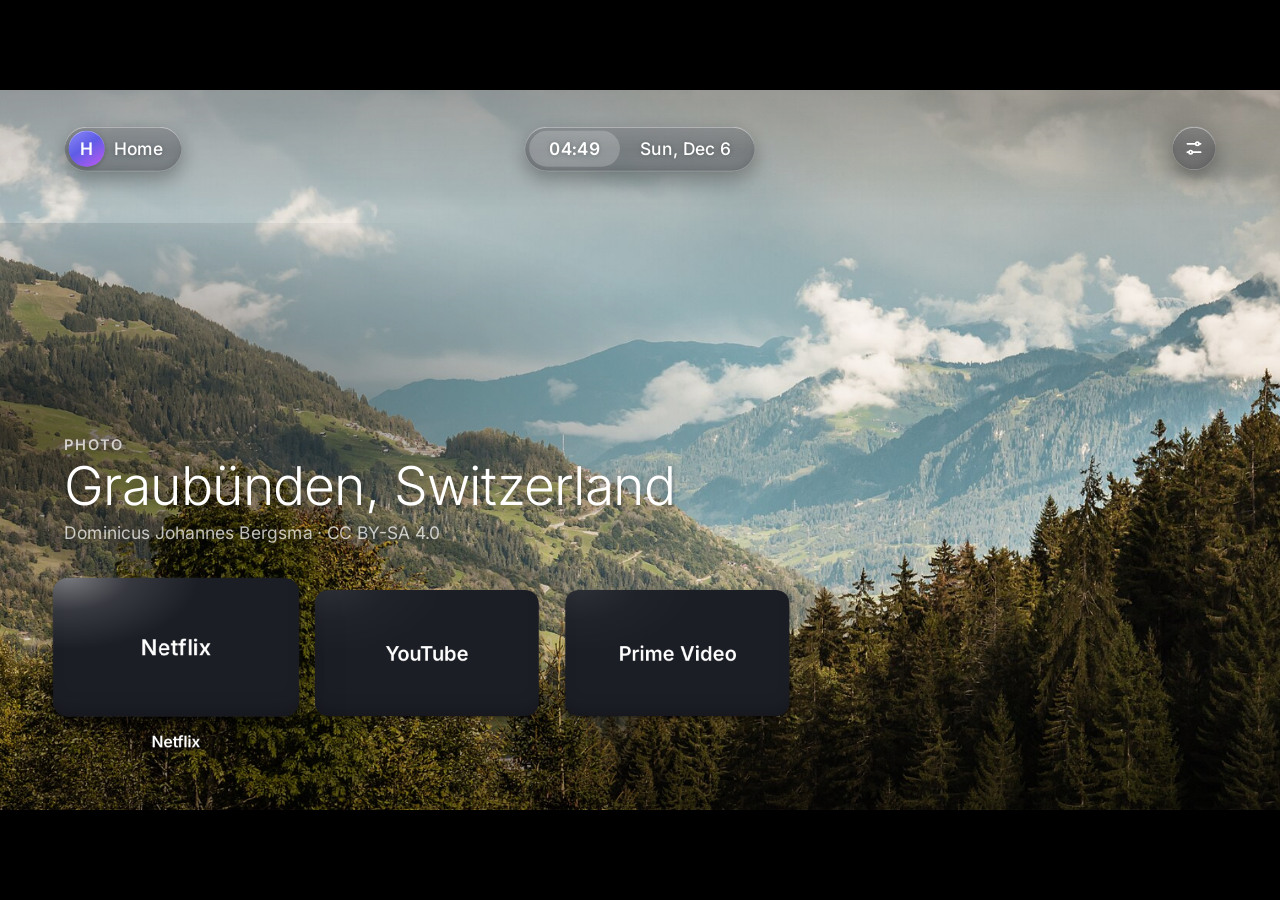
==== commit 49a8d0d0: "Polish the themes for TV and add screenshots Design pass for the 10-foot view: - The focus colour is" ====
--- a/launcher/index.html
+++ b/launcher/index.html
@@ -86,7 +86,7 @@
   /* Status bar: a tvOS-style glass tab bar, centred at the top. The "selected" white
      segment holds the time; date and weather sit in the plain segments. */
   .statusbar {
-    position: absolute; top: 44px; left: 50%;
+    position: absolute; top: 54px; left: 50%;
     -webkit-transform: translateX(-50%); transform: translateX(-50%);
     display: flex; align-items: center;
     padding: 6px; border-radius: 999px; white-space: nowrap;
@@ -96,20 +96,19 @@
     font-size: 26px; font-weight: 500; line-height: 1.15; color: var(--fg);
     text-shadow: 0 1px 6px rgba(0,0,0,0.25);
   }
-  .seg-on {
-    color: #111; background: #fff; text-shadow: none; font-weight: 600;
-    box-shadow: 0 2px 10px rgba(0,0,0,0.18);
+  .seg-on { /* a quiet tint: the solid fill is kept for focus alone */
+    color: var(--fg); background: rgba(255,255,255,0.2); font-weight: 600;
     font-variant-numeric: tabular-nums; letter-spacing: 0.01em;
   }
   .seg-wx { display: none; align-items: center; }
   .seg-wx.ready { display: flex; }
   .seg-wx svg { width: 34px; height: 34px; margin-right: 10px; }
-  .seg-wx .hilo { margin-left: 12px; font-weight: 400; color: var(--fg-dim); }
+  .seg-wx .hilo { margin-left: 14px; font-size: 21px; font-weight: 400; color: var(--fg-faint); }
 
   /* Profile pill, top left: like the profile switcher in tvOS Control Center. Same height and
      top as the status bar (6 + 54 + 6 = 66px) so the two line up. */
   .profile {
-    position: absolute; top: 44px; left: var(--edge);
+    position: absolute; top: 54px; left: var(--edge);
     display: flex; align-items: center;
     padding: 6px 28px 6px 6px; border-radius: 999px;
   }
@@ -135,7 +134,7 @@
 
   /* Profile menu: drops from the pill */
   .profile-menu {
-    position: absolute; top: 128px; left: var(--edge); z-index: 6; min-width: 300px;
+    position: absolute; top: 138px; left: var(--edge); z-index: 6; min-width: 300px;
     padding: 10px; border-radius: 28px; display: none;
   }
   .profiles-open .profile-menu { display: block; }
@@ -149,7 +148,7 @@
 
   /* Search: top right, same height as the pill */
   .search-btn {
-    position: absolute; top: 44px; right: var(--edge); z-index: 4;
+    position: absolute; top: 54px; right: var(--edge); z-index: 4;
     width: 66px; height: 66px; border-radius: 50%;
     display: flex; align-items: center; justify-content: center;
   }
@@ -159,14 +158,14 @@
   /* Controls: left of Search. One button for the TV's inputs and Samsung's Settings; its name shows
      below it while focused */
   .controls-btn {
-    position: absolute; top: 44px; right: calc(var(--edge) + 84px); z-index: 4;
+    position: absolute; top: 54px; right: calc(var(--edge) + 84px); z-index: 4;
     width: 66px; height: 66px; border-radius: 50%;
     display: flex; align-items: center; justify-content: center;
   }
   .controls-btn svg { width: 30px; height: 30px; }
   .controls-btn path, .controls-btn circle { stroke: currentColor; }
   .controls-label {
-    position: absolute; top: 122px; right: calc(var(--edge) + 64px); z-index: 4; width: 106px;
+    position: absolute; top: 132px; right: calc(var(--edge) + 64px); z-index: 4; width: 106px;
     text-align: center; font-size: 20px; font-weight: 600; text-shadow: 0 1px 6px rgba(0,0,0,0.5);
     opacity: 0; transition: opacity 0.15s ease;
   }
@@ -174,7 +173,7 @@
 
   /* Controls menu: drops from the button, the same glass as the profile menu */
   .controls-menu {
-    position: absolute; top: 128px; right: var(--edge); z-index: 6; width: 540px;
+    position: absolute; top: 138px; right: var(--edge); z-index: 6; width: 540px;
     box-sizing: border-box; padding: 12px; border-radius: 32px; display: none;
   }
   .controls-open .controls-menu { display: block; }
@@ -421,23 +420,29 @@
 
   /* Hero: what the background is, overlaid like the tvOS Top Shelf. A small label (MOVIE,
      TV SERIES, TRENDING NOW, PHOTO), the title large, then year and credit. */
+  /* Anchored at the bottom, 70px above the app row: a long title or description grows upward into the
+     picture, never down into the tiles */
   .hero {
-    position: absolute; left: var(--edge); top: 330px; max-width: 1300px;
+    position: absolute; left: var(--edge); bottom: 400px; max-width: 1300px;
     text-shadow: 0 2px 18px rgba(0,0,0,0.45);
     transition: opacity 0.8s ease;
   }
+  /* On a title row, clear of the row's label (75px above its cards) */
+  .zone-trend .hero, .zone-classic .hero, .zone-later .hero { bottom: 445px; }
   .hero-eyebrow {
     font-size: 22px; font-weight: 600; letter-spacing: 0.12em; text-transform: uppercase;
     color: var(--fg-dim);
   }
   .hero-title {
-    margin-top: 8px;
+    margin-top: 8px; max-width: 1150px;
     font-size: 80px; font-weight: 300; letter-spacing: -0.015em; line-height: 1.02;
+    display: -webkit-box; -webkit-box-orient: vertical; -webkit-line-clamp: 2; overflow: hidden;
   }
   .hero-sub { margin-top: 14px; font-size: 26px; font-weight: 400; color: var(--fg-dim); }
   .hero-desc {
-    margin-top: 12px; max-width: 900px;
-    font-size: 23px; font-weight: 400; line-height: 1.4; color: var(--fg-dim);
+    margin-top: 12px; max-width: 820px;
+    font-size: 26px; font-weight: 400; line-height: 1.42; color: var(--fg-dim);
+    display: -webkit-box; -webkit-box-orient: vertical; -webkit-line-clamp: 2; overflow: hidden;
   }
   .hero-desc:empty { display: none; }
   .credit {
@@ -447,8 +452,8 @@
   /* Soft shade behind the hero text only (not the whole left half), so it reads on bright
      backgrounds without greying out the image */
   .scrim-left {
-    position: absolute; top: 240px; left: 0; width: 1000px; height: 520px; z-index: 3;
-    background: radial-gradient(ellipse 100% 60% at 0% 50%, rgba(0,0,0,0.42), rgba(0,0,0,0) 100%);
+    position: absolute; top: 200px; left: 0; width: 1300px; height: 600px; z-index: 3;
+    background: radial-gradient(ellipse 90% 62% at 0% 52%, rgba(0,0,0,0.58), rgba(0,0,0,0.26) 55%, rgba(0,0,0,0) 100%);
   }
 
   /* Hero "+ Watch Later" button: only for movie/TV backgrounds; Up from the apps focuses it */
@@ -490,12 +495,12 @@
   .shelf, .title-shelf { transition: opacity 0.3s ease; }
   .title-shelf { position: absolute; left: var(--edge); right: 0; }
   /* label (41px) + gap (34px) above the cards: shelves start 75px above the 750px card line */
-  #trend-shelf { top: 1013px; }
-  #classic-shelf { top: 1393px; }
-  #later-shelf { top: 1773px; }
-  .zone-trend .rows { transform: translateY(-338px); }
-  .zone-classic .rows { transform: translateY(-718px); }
-  .zone-later .rows { transform: translateY(-1098px); }
+  #trend-shelf { top: 1033px; }
+  #classic-shelf { top: 1413px; }
+  #later-shelf { top: 1793px; }
+  .zone-trend .rows { transform: translateY(-358px); }
+  .zone-classic .rows { transform: translateY(-738px); }
+  .zone-later .rows { transform: translateY(-1118px); }
   .zone-trend .shelf,
   .zone-classic .shelf, .zone-classic #trend-shelf,
   .zone-later .shelf, .zone-later #trend-shelf, .zone-later #classic-shelf { opacity: 0; }
@@ -560,18 +565,22 @@
   @font-face { font-family: "Fraunces"; font-weight: 400; font-display: swap; src: url(fonts/fraunces-400.woff2) format("woff2"); }
   @font-face { font-family: "Playfair Display"; font-style: italic; font-weight: 400; font-display: swap; src: url(fonts/playfair-400-italic.woff2) format("woff2"); }
 
-  /* Midnight: deep navy, the photo dimmed into it, violet glow on focus */
+  /* Midnight: deep navy. The photo keeps its contrast at the centre and sinks into midnight at the
+     edges (a grade, not a dim); violet glow on focus */
   .theme-midnight { --fg: #eceaff; --fg-dim: #b9b6e8; --fg-faint: rgba(236,234,255,0.5); }
   .theme-midnight #stage, .theme-midnight #bg-fallback { background: #07081a; }
-  .theme-midnight .photo.visible { opacity: 0.55; }
-  .theme-midnight .scrim-top { background: linear-gradient(to bottom, rgba(7,8,26,0.55), rgba(7,8,26,0)); }
-  .theme-midnight .scrim-bottom { background: linear-gradient(to top, rgba(7,8,26,0.88), rgba(7,8,26,0.3) 55%, rgba(7,8,26,0)); }
-  .theme-midnight .scrim-left { background: radial-gradient(ellipse 100% 60% at 0% 50%, rgba(7,8,26,0.6), rgba(7,8,26,0) 100%); }
+  .theme-midnight .photo.visible { opacity: 0.86; }
+  .theme-midnight .scrim-top { height: 240px; background: linear-gradient(to bottom, rgba(7,8,26,0.8), rgba(7,8,26,0)); }
+  .theme-midnight .scrim-bottom { height: 520px; background: linear-gradient(to top, rgba(7,8,26,0.95), rgba(7,8,26,0.45) 55%, rgba(7,8,26,0)); }
+  .theme-midnight .scrim-left {
+    top: 0; height: 100%; width: 1500px;
+    background: linear-gradient(to right, rgba(7,8,26,0.9) 0%, rgba(7,8,26,0.62) 36%, rgba(7,8,26,0) 78%);
+  }
+  .theme-midnight .seg-on { background: rgba(157,123,255,0.24); color: #fff; }
   .theme-midnight .glass {
     background: rgba(18,20,52,0.82); border: 1px solid rgba(150,140,255,0.28);
     box-shadow: 0 12px 30px rgba(0,0,0,0.35);
   }
-  .theme-midnight .seg-on,
   .theme-midnight .profile.focused, .theme-midnight .search-btn.focused, .theme-midnight .controls-btn.focused,
   .theme-midnight .hero-btn.focused, .theme-midnight .act.focused, .theme-midnight .voice-type.focused,
   .theme-midnight .profile-item.focused, .theme-midnight .controls-item.focused, .theme-midnight .key.focused,
@@ -589,31 +598,31 @@
   .theme-midnight .browse-grid .tile, .theme-midnight .browse-grid .lift { background-color: #14162e; }
   .theme-midnight .search-ui, .theme-midnight .browse-ui { background: rgba(7,8,26,0.84); }
 
-  /* Paper: warm paper, ink-dark text and focus, the photo washed in from the right, a serif title */
+  /* Paper: warm, softly dimmed paper (easy on the eyes in a dark room), ink-dark text and focus, the photo
+     meeting the page at a crisp edge, a serif title */
   .theme-paper { --fg: #1d1b16; --fg-dim: #5e594f; --fg-faint: rgba(29,27,22,0.45); }
-  .theme-paper #stage, .theme-paper #bg-fallback { background: #f3efe6; }
+  .theme-paper #stage, .theme-paper #bg-fallback { background: #ece5d7; }
   .theme-paper .seg, .theme-paper .profile-name, .theme-paper .controls-label, .theme-paper .controls-head,
   .theme-paper .controls-item, .theme-paper .more-label, .theme-paper .name, .theme-paper .hero,
   .theme-paper .row-label { text-shadow: none; }
-  .theme-paper .scrim-top { background: linear-gradient(to bottom, rgba(243,239,230,0.7), rgba(243,239,230,0)); }
-  .theme-paper .scrim-bottom { background: linear-gradient(to top, #f3efe6 0%, rgba(243,239,230,0.9) 50%, rgba(243,239,230,0)); }
+  .theme-paper .scrim-top { background: linear-gradient(to bottom, rgba(236,229,215,0.7), rgba(236,229,215,0)); }
+  .theme-paper .scrim-bottom { background: linear-gradient(to top, #ece5d7 0%, rgba(236,229,215,0.9) 50%, rgba(236,229,215,0)); }
   .theme-paper .scrim-left {
     top: 0; height: 100%; width: 1500px;
-    background: linear-gradient(to right, #f3efe6 0%, rgba(243,239,230,0.94) 46%, rgba(243,239,230,0) 84%);
+    background: linear-gradient(to right, #ece5d7 0%, #ece5d7 50%, rgba(236,229,215,0.9) 54%, rgba(236,229,215,0) 64%);
   }
   .theme-paper .glass {
     background: #fff; border: 1px solid #e2dccd; box-shadow: 0 4px 14px rgba(60,48,30,0.10);
   }
-  .theme-paper .seg-on,
   .theme-paper .profile.focused, .theme-paper .search-btn.focused, .theme-paper .controls-btn.focused,
   .theme-paper .hero-btn.focused, .theme-paper .act.focused, .theme-paper .voice-type.focused,
   .theme-paper .profile-item.focused, .theme-paper .controls-item.focused, .theme-paper .key.focused,
   .theme-paper .more-card.focused .more-circle, .theme-paper .idle .voice-mic.focused,
   .theme-paper .error .voice-mic.focused {
-    background: #1d1b16; color: #f3efe6;
+    background: #1d1b16; color: #ece5d7;
   }
   .theme-paper .controls-item .sub { color: #5e594f; }
-  .theme-paper .controls-item.focused .sub { color: rgba(243,239,230,0.75); }
+  .theme-paper .controls-item.focused .sub { color: rgba(236,229,215,0.75); }
   .theme-paper .controls-rule { background: rgba(29,27,22,0.12); }
   .theme-paper .seg-wx path[fill="#fff"], .theme-paper .seg-wx path[fill="#E6E9EF"],
   .theme-paper .seg-wx path[fill="#C9CED8"] { fill: #cfc8b8; }
@@ -622,30 +631,33 @@
   .theme-paper .seg-wx g[stroke="#C7CCD6"] { stroke: #b5ad9c; } /* fog */
   .theme-paper .controls-head { color: #8a5a2b; }
   .theme-paper .controls-label {
-    padding: 2px 0; border-radius: 999px; background: rgba(243,239,230,0.9); /* readable over any photo */
+    padding: 2px 0; border-radius: 999px; background: rgba(236,229,215,0.9); /* readable over any photo */
   }
   .theme-paper .hero-eyebrow { color: #8a5a2b; }
-  .theme-paper .hero-title { font-family: "Fraunces", Georgia, serif; font-weight: 400; letter-spacing: -0.01em; }
-  .theme-paper .lift, .theme-paper .title-row .lift { box-shadow: 0 4px 14px rgba(60,48,30,0.14); }
+  .theme-paper .hero-title { font-family: "Fraunces", Georgia, serif; font-weight: 400; letter-spacing: -0.01em; max-width: 860px; }
+  .theme-paper .lift, .theme-paper .title-row .lift { box-shadow: 0 0 0 1px #d8cfbd, 0 4px 14px rgba(60,48,30,0.12); }
   .theme-paper .cell.focused .lift::before { box-shadow: 0 0 0 3px #1d1b16, 0 18px 34px rgba(60,48,30,0.22); }
   .theme-paper .lift::after { border-color: #1d1b16; }
   .theme-paper .tile.app-tile { background-color: #fff; }
   .theme-paper .poster-title { color: #fff; }
   .theme-paper .credit { color: rgba(29,27,22,0.4); }
   .theme-paper .cell.empty .tile { background: rgba(255,255,255,0.75); }
-  .theme-paper .search-ui, .theme-paper .browse-ui { background: rgba(243,239,230,0.95); }
+  .theme-paper .search-ui, .theme-paper .browse-ui { background: rgba(236,229,215,0.95); }
   .theme-paper .key, .theme-paper .voice-mic { background: rgba(29,27,22,0.07); color: #1d1b16; }
   .theme-paper .listening .voice-mic { background: linear-gradient(145deg, #8e8cf6 0%, #5e5ce6 45%, #bf5af2 100%); color: #fff; }
   .theme-paper .more-card .more-label { color: #1d1b16; }
+  .theme-paper .seg-on { background: rgba(29,27,22,0.08); color: #1d1b16; }
 
   /* Cinema: black, a letterbox bar across the top, gold accents, an italic serif title */
   .theme-cinema { --fg: #f4efe4; --fg-dim: #c9c1b2; --fg-faint: rgba(244,239,228,0.45); }
   /* square-ish movie cards only: app icons come pre-shaped with 20px corners */
   .theme-cinema .title-row, .theme-cinema .browse-grid { --tile-r: 6px; }
   .theme-cinema #stage, .theme-cinema #bg-fallback { background: #000; }
-  .theme-cinema #stage::after {
-    content: ""; position: absolute; top: 0; left: 0; right: 0; height: 114px; z-index: 3; background: #000;
-  }
+  .theme-cinema #stage::after, .theme-cinema #stage::before {
+    content: ""; position: absolute; left: 0; right: 0; z-index: 3; background: #000;
+  }
+  .theme-cinema #stage::after { top: 0; height: 114px; }
+  .theme-cinema #stage::before { bottom: 0; height: 72px; } /* the matching lower bar, under the rows */
   .theme-cinema .scrim-bottom { background: linear-gradient(to top, rgba(0,0,0,0.8), rgba(0,0,0,0.2) 55%, rgba(0,0,0,0)); }
   .theme-cinema .scrim-left {
     top: 114px; height: 760px; width: 1400px;
@@ -654,7 +666,6 @@
   .theme-cinema .glass {
     background: rgba(12,12,12,0.82); border: 1px solid #3a352c; box-shadow: 0 10px 26px rgba(0,0,0,0.5);
   }
-  .theme-cinema .seg-on,
   .theme-cinema .profile.focused, .theme-cinema .search-btn.focused, .theme-cinema .controls-btn.focused,
   .theme-cinema .hero-btn.focused, .theme-cinema .act.focused, .theme-cinema .voice-type.focused,
   .theme-cinema .profile-item.focused, .theme-cinema .controls-item.focused, .theme-cinema .key.focused,
@@ -663,7 +674,11 @@
     background: #d9b46a; color: #000;
   }
   .theme-cinema .controls-item.focused .sub { color: rgba(0,0,0,0.65); }
-  .theme-cinema .cell.focused .lift::before { box-shadow: 0 0 0 2px #d9b46a, 0 22px 40px rgba(0,0,0,0.65); }
+  .theme-cinema .cell.focused .lift::before {
+    box-shadow: 0 0 0 3px #d9b46a, 0 0 30px rgba(217,180,106,0.45), 0 22px 40px rgba(0,0,0,0.65);
+  }
+  .theme-cinema .seg-on { background: rgba(217,180,106,0.12); color: #d9b46a; }
+  .theme-cinema .poster-title { font-size: 19px; letter-spacing: 0.12em; text-transform: uppercase; }
   .theme-cinema .lift::after { border-color: #d9b46a; }
   .theme-cinema .title-row .lift::after { border-radius: 16px; } /* card radius + 10 */
   .theme-cinema .hero-eyebrow, .theme-cinema .controls-head { color: #d9b46a; letter-spacing: 0.22em; }
@@ -676,24 +691,36 @@
   #stage .more-card .lift, #stage .more-card .lift::before { box-shadow: none; background-color: transparent; }
   #stage .title-row .more-card .tile { background: none; }
 
-  /* Nature: the photo first. Lighter, airier glass, a thin title, rounder tiles */
+  /* Nature: the photo first. Warm, earthy glass with a sage tint, a soft sage focus, lighter type, a
+     larger thin clock, rounder tiles */
   .theme-nature { --tile-r: 24px; }
-  .theme-nature .scrim-bottom { background: linear-gradient(to top, rgba(0,0,0,0.38), rgba(0,0,0,0.08) 50%, rgba(0,0,0,0)); }
-  .theme-nature .scrim-left { background: radial-gradient(ellipse 100% 60% at 0% 50%, rgba(0,0,0,0.32), rgba(0,0,0,0) 100%); }
+  .theme-nature .scrim-top { height: 220px; background: linear-gradient(to bottom, rgba(18,22,14,0.42), rgba(18,22,14,0)); }
+  .theme-nature .scrim-bottom { background: linear-gradient(to top, rgba(18,22,14,0.42), rgba(18,22,14,0.1) 50%, rgba(18,22,14,0)); }
+  .theme-nature .scrim-left { background: radial-gradient(ellipse 90% 62% at 0% 52%, rgba(18,22,14,0.45), rgba(18,22,14,0.18) 55%, rgba(18,22,14,0) 100%); }
   .theme-nature .glass {
-    background: rgba(255,255,255,0.14); border: 1px solid rgba(255,255,255,0.32);
-    box-shadow: inset 0 1.5px 0 rgba(255,255,255,0.5), 0 10px 28px rgba(0,0,0,0.18);
-  }
-  .theme-nature .seg-on,
+    background:
+      linear-gradient(180deg, rgba(255,252,240,0.2) 0%, rgba(255,252,240,0.08) 60%, rgba(255,252,240,0.12) 100%),
+      rgba(52,62,44,0.32);
+    border: 1px solid rgba(240,245,225,0.34);
+    box-shadow: inset 0 1.5px 0 rgba(255,255,245,0.5), 0 10px 28px rgba(10,14,8,0.22);
+  }
   .theme-nature .profile.focused, .theme-nature .search-btn.focused, .theme-nature .controls-btn.focused,
   .theme-nature .hero-btn.focused, .theme-nature .act.focused, .theme-nature .voice-type.focused,
   .theme-nature .profile-item.focused, .theme-nature .controls-item.focused, .theme-nature .key.focused,
   .theme-nature .more-card.focused .more-circle, .theme-nature .idle .voice-mic.focused,
   .theme-nature .error .voice-mic.focused {
-    background: #fff; color: #111;
-  }
-  .theme-nature .hero-title { font-weight: 200; font-size: 92px; letter-spacing: -0.03em; }
-  .theme-nature .lift::after { border-radius: 34px; } /* tile radius + 10 */
+    background: #eef3e4; color: #1f2a1c;
+  }
+  .theme-nature .controls-item.focused .sub { color: #4d5a45; }
+  .theme-nature .cell.focused .lift::before {
+    box-shadow: 0 0 0 3px #d6e6c8, 0 0 34px rgba(176,214,150,0.5), 0 30px 60px -12px rgba(10,14,8,0.5);
+  }
+  .theme-nature .lift::after { border-color: #d6e6c8; border-radius: 34px; } /* tile radius + 10 */
+  .theme-nature .seg-on { background: rgba(240,245,225,0.18); font-size: 30px; font-weight: 300; }
+  .theme-nature .seg, .theme-nature .profile-name { font-weight: 400; }
+  .theme-nature .hero-eyebrow { color: #d6e6c8; }
+  .theme-nature .hero-title { font-weight: 300; font-size: 92px; letter-spacing: -0.03em; }
+  .theme-nature .row-label { font-weight: 500; }
 </style>
 </head>
 <body>
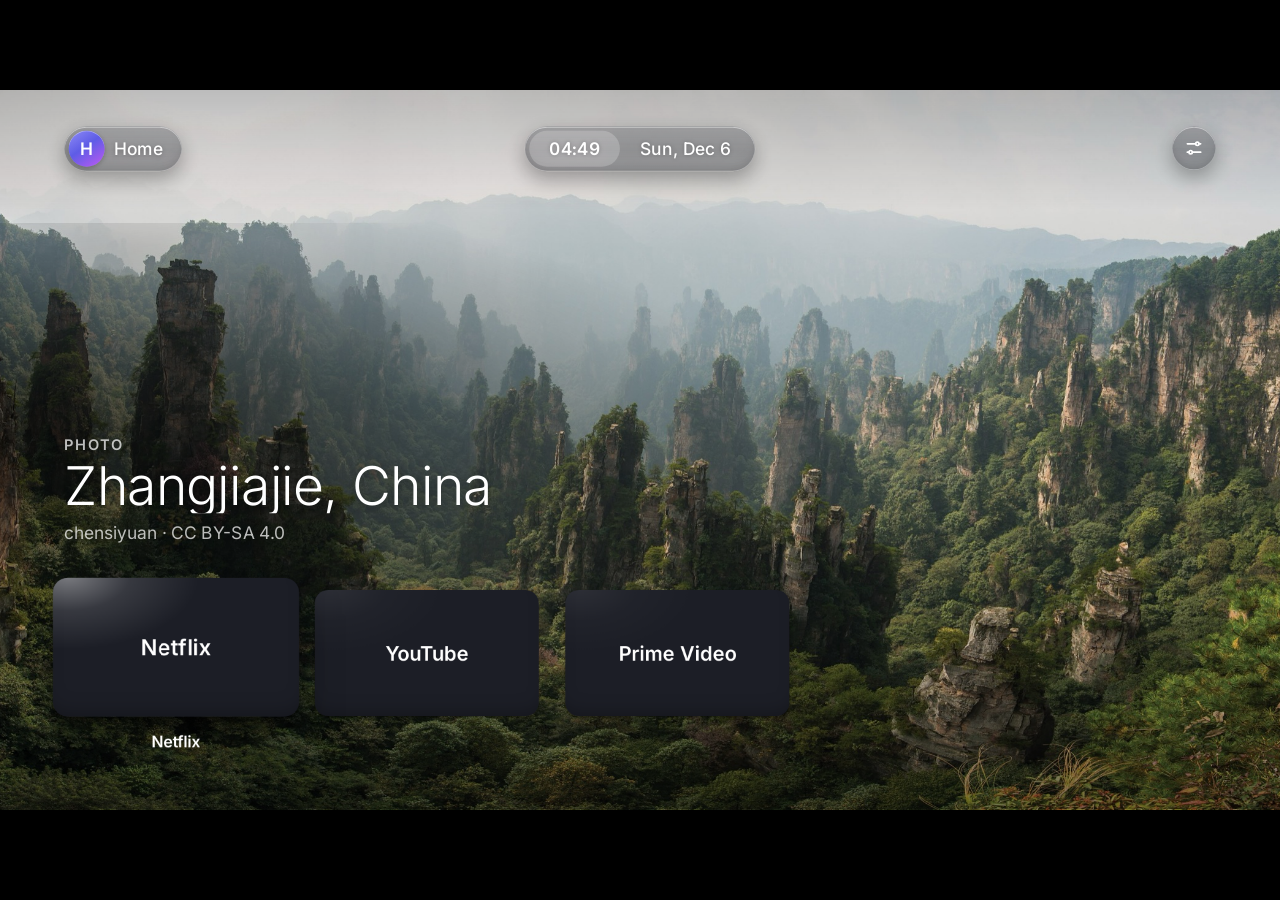
==== commit 8900f800: "Thumbs up/down, per-profile themes, incognito, and faster, steadier launches New: - Thumbs up/down o" ====
--- a/launcher/index.html
+++ b/launcher/index.html
@@ -110,7 +110,7 @@
   .profile {
     position: absolute; top: 54px; left: var(--edge);
     display: flex; align-items: center;
-    padding: 6px 28px 6px 6px; border-radius: 999px;
+    padding: 6px; border-radius: 999px; /* the incognito switch ends it on the right */
   }
   .avatar {
     width: 54px; height: 54px; border-radius: 50%;
@@ -128,7 +128,8 @@
   .tile.app-tile { background-color: #1c1e26; background-size: cover; display: flex; align-items: center; justify-content: center; }
   .app-label { font-size: 30px; font-weight: 600; color: var(--fg); visibility: hidden; }
   /* Up from the apps reaches the top line: profile pill (left) and search (right) */
-  .profile, .search-btn, .controls-btn { transition: transform 0.2s cubic-bezier(0.34, 1.45, 0.64, 1), background-color 0.15s ease, color 0.15s ease; }
+  /* Only the scale animates: fading colour would redraw the glass shadows on every frame of the fade */
+  .profile, .search-btn, .controls-btn { transition: transform 0.2s cubic-bezier(0.34, 1.45, 0.64, 1); }
   .profile.focused, .search-btn.focused, .controls-btn.focused { background: #fff; color: #111; transform: scale(1.06); }
   .profile.focused .profile-name { text-shadow: none; }
 
@@ -145,6 +146,12 @@
   .profile-item .avatar { width: 48px; height: 48px; font-size: 22px; margin-right: 16px; }
   .profile-item.focused { background: #fff; color: #111; }
   .profile-item .check { margin-left: auto; padding-left: 24px; }
+  /* Below the profiles: this profile's theme, the choices indented under a heading */
+  .profile-rule { height: 1px; margin: 10px 16px; background: currentColor; opacity: 0.18; }
+  .profile-head { padding: 6px 24px 8px; font-size: 19px; font-weight: 600; letter-spacing: 0.1em; text-transform: uppercase; color: var(--fg-faint); }
+  .profile-item.theme-choice { padding-left: 40px; }
+  .swatch { width: 36px; height: 36px; border-radius: 50%; flex: none; margin-right: 18px; box-shadow: inset 0 0 0 2px rgba(255,255,255,0.4); }
+  .profiles-open .hero { visibility: hidden; } /* the menu reaches down over the hero's text */
 
   /* Search: top right, same height as the pill */
   .search-btn {
@@ -238,7 +245,6 @@
   .more-circle {
     width: 110px; height: 110px; border-radius: 50%;
     display: flex; align-items: center; justify-content: center;
-    transition: background-color 0.15s ease, color 0.15s ease;
   }
   .more-circle svg { width: 44px; height: 44px; }
   .more-circle path { stroke: currentColor; }
@@ -293,7 +299,7 @@
   .voice-type {
     display: inline-block; margin-top: 24px; padding: 14px 30px; border-radius: 999px;
     font-size: 24px; font-weight: 600;
-    transition: transform 0.2s cubic-bezier(0.34, 1.45, 0.64, 1), background-color 0.15s ease, color 0.15s ease;
+    transition: transform 0.2s cubic-bezier(0.34, 1.45, 0.64, 1);
   }
   .voice-type.focused { background: #fff; color: #111; transform: scale(1.06); }
 
@@ -383,9 +389,9 @@
     /* gaining focus: a small spring overshoot, like tvOS */
     transition: transform 0.24s cubic-bezier(0.34, 1.45, 0.64, 1);
   }
-  /* Glint drifts slowly on the focused tile (a cheap composited transform; the 3D idle sway was
-     dropped because it kept the GPU busy and made scrolling lag on the TV) */
-  .cell.focused .tile::after { opacity: 1; -webkit-animation: glint 6s ease-in-out 0.4s infinite; animation: glint 6s ease-in-out 0.4s infinite; }
+  /* Glint drifts slowly on the newly focused tile, twice, then rests (the 3D idle sway was dropped
+     because it kept the GPU busy; a glint looping forever kept it busy on the idle home screen) */
+  .cell.focused .tile::after { opacity: 1; -webkit-animation: glint 6s ease-in-out 0.4s 2; animation: glint 6s ease-in-out 0.4s 2; }
   @keyframes glint {
     0%, 100% { transform: translate(-30%, -30%); }
     50%      { transform: translate(-8%, -22%); }
@@ -461,7 +467,7 @@
     display: none; align-items: center;
     margin-top: 26px; padding: 14px 30px; border-radius: 999px;
     font-size: 24px; font-weight: 600; text-shadow: none;
-    transition: transform 0.2s cubic-bezier(0.34, 1.45, 0.64, 1), background-color 0.15s ease, color 0.15s ease;
+    transition: transform 0.2s cubic-bezier(0.34, 1.45, 0.64, 1);
   }
   .hero.can-save .hero-btn { display: inline-flex; }
   .hero-btn.focused, .act.focused { background: #fff; color: #111; transform: scale(1.06); }
@@ -476,9 +482,16 @@
     display: inline-flex; align-items: center; margin-right: 20px;
     padding: 14px 30px; border-radius: 999px;
     font-size: 24px; font-weight: 600; text-shadow: none;
-    transition: transform 0.2s cubic-bezier(0.34, 1.45, 0.64, 1), background-color 0.15s ease, color 0.15s ease;
+    transition: transform 0.2s cubic-bezier(0.34, 1.45, 0.64, 1);
   }
   .act.disabled { color: var(--fg-dim); }
+  /* Thumbs up / down: round icon buttons; a thumb that's set is filled */
+  /* (the same on a movie background, after "+ Watch Later") */
+  .thumb { width: 60px; height: 60px; padding: 0; justify-content: center; }
+  .hero-btn.thumb { margin-left: 20px; }
+  .thumb svg { width: 26px; height: 26px; fill: none; stroke: currentColor; stroke-width: 1.8; stroke-linejoin: round; }
+  .thumb.on svg { fill: currentColor; }
+  .thumb.down svg { transform: rotate(180deg); }
 
   /* Rows stack vertically (apps, Trending, Classics, Watch Later) inside .rows: Trending 338px below
      the apps, each title row 380px below the one above (their cards are taller). Moving down
@@ -557,6 +570,34 @@
   .simple .controls-btn { right: var(--edge); }
   .simple .controls-label { right: calc(var(--edge) - 20px); }
 
+  /* Incognito: a switch joined to the right end of the profile pill. On, this profile sees just the
+     apps over landscapes (no movie backgrounds, rows or search); its saved data is kept. Only with
+     recommendations on (there's nothing to hide otherwise). The label
+     shows only while the switch has focus. */
+  .incog-rule { width: 2px; height: 34px; margin: 0 10px 0 24px; background: currentColor; opacity: 0.3; }
+  .incog { position: relative; padding: 5px; border-radius: 999px; transition: transform 0.2s cubic-bezier(0.34, 1.45, 0.64, 1); }
+  .incog.focused { background: #fff; transform: scale(1.06); }
+  .incog-track { position: relative; width: 76px; height: 42px; border-radius: 999px; background: rgba(255,255,255,0.22); box-shadow: inset 0 0 0 2px rgba(0,0,0,0.12); }
+  .incog.focused .incog-track, .profile.focused .incog-track, .theme-paper .incog-track { background: rgba(0,0,0,0.14); }
+  .incog-knob {
+    position: absolute; top: 3px; left: 3px; width: 36px; height: 36px; border-radius: 50%;
+    display: flex; align-items: center; justify-content: center;
+    background: #fff; color: #3a3a44; box-shadow: 0 2px 6px rgba(0,0,0,0.3); transition: transform 0.2s ease;
+  }
+  .incog-knob svg { width: 24px; height: 24px; fill: none; stroke: currentColor; stroke-width: 2; stroke-linecap: round; stroke-linejoin: round; }
+  .incog.on .incog-track, .incog.on.focused .incog-track { background: rgba(255,255,255,0.95); }
+  .incog.on .incog-knob { transform: translateX(34px); background: #1d1b2a; color: #fff; }
+  .incog-label {
+    position: absolute; top: calc(100% + 16px); left: 50%; transform: translateX(-50%); display: none;
+    white-space: nowrap; font-size: 20px; font-weight: 600; color: var(--fg); text-shadow: 0 1px 6px rgba(0,0,0,0.5);
+  }
+  .incog.focused .incog-label { display: block; }
+  .incognito .title-shelf, .incognito .search-btn { display: none; }
+  .incognito .controls-btn { right: var(--edge); }
+  .incognito .controls-label { right: calc(var(--edge) - 20px); }
+  .simple .incog-rule, .simple .incog { display: none; }
+  .simple .profile { padding-right: 28px; } /* no switch: room after the name */
+
   /* ---------- Themes ----------
      Glass (above) is the default. The others restyle it through a class on <html> (theme-midnight,
      theme-paper, theme-cinema, theme-nature) set from settings.json "theme": colours, materials and
@@ -581,7 +622,7 @@
     background: rgba(18,20,52,0.82); border: 1px solid rgba(150,140,255,0.28);
     box-shadow: 0 12px 30px rgba(0,0,0,0.35);
   }
-  .theme-midnight .profile.focused, .theme-midnight .search-btn.focused, .theme-midnight .controls-btn.focused,
+  .theme-midnight .profile.focused, .theme-midnight .incog.focused, .theme-midnight .search-btn.focused, .theme-midnight .controls-btn.focused,
   .theme-midnight .hero-btn.focused, .theme-midnight .act.focused, .theme-midnight .voice-type.focused,
   .theme-midnight .profile-item.focused, .theme-midnight .controls-item.focused, .theme-midnight .key.focused,
   .theme-midnight .more-card.focused .more-circle, .theme-midnight .idle .voice-mic.focused,
@@ -614,7 +655,7 @@
   .theme-paper .glass {
     background: #fff; border: 1px solid #e2dccd; box-shadow: 0 4px 14px rgba(60,48,30,0.10);
   }
-  .theme-paper .profile.focused, .theme-paper .search-btn.focused, .theme-paper .controls-btn.focused,
+  .theme-paper .profile.focused, .theme-paper .incog.focused, .theme-paper .search-btn.focused, .theme-paper .controls-btn.focused,
   .theme-paper .hero-btn.focused, .theme-paper .act.focused, .theme-paper .voice-type.focused,
   .theme-paper .profile-item.focused, .theme-paper .controls-item.focused, .theme-paper .key.focused,
   .theme-paper .more-card.focused .more-circle, .theme-paper .idle .voice-mic.focused,
@@ -666,7 +707,7 @@
   .theme-cinema .glass {
     background: rgba(12,12,12,0.82); border: 1px solid #3a352c; box-shadow: 0 10px 26px rgba(0,0,0,0.5);
   }
-  .theme-cinema .profile.focused, .theme-cinema .search-btn.focused, .theme-cinema .controls-btn.focused,
+  .theme-cinema .profile.focused, .theme-cinema .incog.focused, .theme-cinema .search-btn.focused, .theme-cinema .controls-btn.focused,
   .theme-cinema .hero-btn.focused, .theme-cinema .act.focused, .theme-cinema .voice-type.focused,
   .theme-cinema .profile-item.focused, .theme-cinema .controls-item.focused, .theme-cinema .key.focused,
   .theme-cinema .more-card.focused .more-circle, .theme-cinema .idle .voice-mic.focused,
@@ -704,7 +745,7 @@
     border: 1px solid rgba(240,245,225,0.34);
     box-shadow: inset 0 1.5px 0 rgba(255,255,245,0.5), 0 10px 28px rgba(10,14,8,0.22);
   }
-  .theme-nature .profile.focused, .theme-nature .search-btn.focused, .theme-nature .controls-btn.focused,
+  .theme-nature .profile.focused, .theme-nature .incog.focused, .theme-nature .search-btn.focused, .theme-nature .controls-btn.focused,
   .theme-nature .hero-btn.focused, .theme-nature .act.focused, .theme-nature .voice-type.focused,
   .theme-nature .profile-item.focused, .theme-nature .controls-item.focused, .theme-nature .key.focused,
   .theme-nature .more-card.focused .more-circle, .theme-nature .idle .voice-mic.focused,
@@ -743,6 +784,11 @@
   <div class="profile glass" id="profile">
     <div class="avatar" id="profile-avatar"></div>
     <div class="profile-name" id="profile-name"></div>
+    <div class="incog-rule"></div><div class="incog" id="incog">
+      <div class="incog-track"><div class="incog-knob"><svg viewBox="0 0 24 24"><path d="M3 11h18M6.5 11l2-6h7l2 6"/>
+        <circle cx="7.5" cy="16.5" r="2.6"/><circle cx="16.5" cy="16.5" r="2.6"/><path d="M10.1 16.3c1.2-.8 2.6-.8 3.8 0"/></svg></div></div>
+      <div class="incog-label" id="incog-label"></div>
+    </div>
   </div>
   <div class="profile-menu glass" id="profile-menu"></div>
   <div class="controls-btn glass" id="controls-btn">
@@ -803,7 +849,8 @@
     <div class="hero-title" id="hero-title"></div>
     <div class="hero-sub" id="hero-sub"></div>
     <div class="hero-desc" id="hero-desc"></div>
-    <div class="hero-btn glass" id="hero-btn">+ Watch Later</div>
+    <div class="hero-btn glass" id="hero-btn">+ Watch Later</div><div class="hero-btn thumb glass" id="hero-up"
+      aria-label="Thumbs up"></div><div class="hero-btn thumb down glass" id="hero-down" aria-label="Thumbs down"></div>
     <div class="hero-actions" id="hero-actions"></div>
   </div>
   <!-- TMDB's terms require attribution; shown small and faint on movie/TV backgrounds only -->
@@ -822,11 +869,12 @@
   var SETTINGS = window.ZEN_SETTINGS || {};
   var APP_NAME = SETTINGS.appName || "Zen TV"; // settings.json "appName": in the TV's app list and the Controls menu
   document.title = APP_NAME;
-  // The look for the whole TV (settings.json "theme"); ?theme= overrides it, for previews
-  var THEMES = ["glass", "midnight", "paper", "cinema", "nature"];
+  // The look each profile starts with (settings.json "theme"); each can pick another in the profile
+  // menu (see "Themes" below). ?theme= overrides both, for previews.
+  var THEME_IDS = ["glass", "midnight", "paper", "cinema", "nature"];
+  var THEME_FORCED = /[?&]theme=\w/.test(location.search);
   var themeAsked = String((location.search.match(/[?&]theme=(\w+)/) || [])[1] || SETTINGS.theme || "").toLowerCase();
-  var THEME = THEMES.indexOf(themeAsked) >= 0 ? themeAsked : "glass";
-  if (THEME !== "glass") document.documentElement.className += " theme-" + THEME;
+  var THEME = THEME_IDS.indexOf(themeAsked) >= 0 ? themeAsked : "glass";
   // Recommendations (settings.json "recommendations", on by default; needs a TMDB key): movie and
   // TV backgrounds, the Trending / Classics / Watch Later rows and search. Off, or with no key, the
   // home screen keeps it simple: the apps over landscape photos. ?recommendations=off previews it.
@@ -877,7 +925,9 @@
   // the key file named in settings.json. Without a key, or with recommendations off, only landscapes are shown.
   // Attribution per TMDB's terms: this product uses the TMDB API but is not endorsed or certified by TMDB.
   var TMDB_KEY = RECOMMENDATIONS ? SETTINGS.tmdbKey : ""; // no key: nothing is fetched from TMDB
-  var TMDB_IMG = "https://image.tmdb.org/t/p/original"; // full-resolution masters, often 4K
+  // Backgrounds at the screen's own size: the originals are often 4K (1-3MB each, and decoding one
+  // made the crossfade stutter on the TV). TMDB scales any backdrop to this width on request.
+  var TMDB_IMG = "https://image.tmdb.org/t/p/w1920";
   var MIN_BG_WIDTH = 1920; // the TV draws at 1920x1080; anything smaller would look soft
   // Rotation pattern: about half favourites (picks + acclaimed), a quarter trending/new, a quarter landscapes
   // Nature puts the landscapes first: three in four backgrounds, with a movie now and then
@@ -887,6 +937,11 @@
   var TMDB_REFRESH_HOURS = 6;
 
   var isTizen = typeof window.tizen !== "undefined";
+
+  // Runs fn once the first frame is on screen (a zero-delay timer alone can run before it)
+  function afterFirstFrame(fn) {
+    requestAnimationFrame(function () { setTimeout(fn, 0); });
+  }
 
   /* ---------- Profiles ---------- */
   // Who's watching (profiles from settings.json), remembered on the TV so power-on opens to the last
@@ -896,6 +951,50 @@
   var profile = PROFILES[Object.keys(PROFILES)[0]];
   try { profile = PROFILES[localStorage.getItem(PROFILE_KEY)] || profile; } catch (e) {}
   function profileKey(base) { return window.ZEN_TITLES.profileKey(base, profile); }
+
+  /* ---------- Themes: each profile picks its own in the profile menu ---------- */
+  // Glass is the base look; the others are a class on <html> (styles under "Themes")
+  var THEMES = [
+    { id: "glass", name: "Glass", swatch: "linear-gradient(135deg, #9fd3ff, #fff 55%, #c9b8ff)" },
+    { id: "midnight", name: "Midnight", swatch: "linear-gradient(135deg, #b85cff, #5a7bff)" },
+    { id: "paper", name: "Paper", swatch: "linear-gradient(135deg, #f3ecdf, #d9cdb6)" },
+    { id: "cinema", name: "Cinema", swatch: "linear-gradient(135deg, #d9b46a, #1a1408)" },
+    { id: "nature", name: "Nature", swatch: "linear-gradient(135deg, #eef3e4, #6f8f5a)" }
+  ];
+  var THEME_KEY = profileKey("zen.theme.v1");
+  var INCOGNITO_KEY = profileKey("zen.incognito.v1");
+  var incognito = false;
+  try { incognito = RECOMMENDATIONS && localStorage.getItem(INCOGNITO_KEY) === "1"; } catch (e) {}
+  var theme = THEME;
+  function applyTheme(id) {
+    theme = THEME_IDS.indexOf(id) >= 0 ? id : THEME;
+    var html = document.documentElement;
+    html.className = html.className.replace(/\s*theme-\w+/g, "") + (theme === "glass" ? "" : " theme-" + theme);
+    // Nature puts the landscapes first: three in four backgrounds, with a movie now and then
+    MIX = !RECOMMENDATIONS || incognito ? ["landscape"]
+      : theme === "nature" ? ["landscape", "landscape", "favorite", "landscape"]
+      : ["favorite", "landscape", "favorite", "trending"];
+  }
+  function setTheme(id) {
+    applyTheme(id);
+    if (THEME_FORCED) return; // a ?theme= preview: try it, but keep the profile's own
+    try { localStorage.setItem(THEME_KEY, theme); } catch (e) {}
+  }
+  var savedTheme = null;
+  try { savedTheme = localStorage.getItem(THEME_KEY); } catch (e) {}
+  applyTheme(THEME_FORCED ? THEME : savedTheme || THEME);
+  // Incognito (the switch on the profile pill): this profile sees just the apps over landscapes
+  function applyIncognito() {
+    var html = document.documentElement;
+    html.className = html.className.replace(/\s*incognito/g, "") + (incognito ? " incognito" : "");
+    applyTheme(theme); // the background mix
+    renderIncognito(false);
+  }
+  function renderIncognito(focused) {
+    document.getElementById("incog").className = "incog" + (incognito ? " on" : "") + (focused ? " focused" : "");
+    document.getElementById("incog-label").textContent = incognito ? "Incognito on: apps and landscapes only" : "Incognito";
+  }
+  applyIncognito();
   // Switching reloads the launcher as the other person: everything rebuilds from their data
   function switchProfile(id) {
     if (id === profile.id) return;
@@ -980,6 +1079,10 @@
   }
   loadWeather();
   setInterval(loadWeather, 15 * 60 * 1000);
+  // started hidden (or offline then): fill it in as soon as the screen is back
+  document.addEventListener("visibilitychange", function () {
+    if (!document.hidden && $("weather").className.indexOf("ready") < 0) loadWeather();
+  });
 
   /* ---------- Rotating photo background ---------- */
   // Two layers crossfade: the incoming photo is preloaded, then faded in over the old one.
@@ -1006,7 +1109,7 @@
     trending: []
   };
   var queues = { landscape: [], favorite: [], trending: [] };
-  var mixStep = 0;
+  var mixStep = 1; // MIX[1] is a landscape: the first background is a bundled photo, up without waiting for Wi-Fi
   var lastShown = null;
 
   // Remember what was shown in the last week (per TV, in localStorage) so titles don't repeat
@@ -1077,6 +1180,7 @@
   }
   function loadTmdb() {
     clearTimeout(tmdbRetry);
+    readBgCache();
     if (document.hidden) return; // don't compete with the app being watched; retried on return
     if (!TMDB_KEY || !window.ZEN_TITLES || tmdbLoading) return;
     if (Date.now() - tmdbLoadedAt < TMDB_REFRESH_MS) return;
@@ -1091,14 +1195,22 @@
       try { localStorage.setItem(BG_CACHE_KEY, JSON.stringify({ savedAt: tmdbLoadedAt, lists: r })); } catch (e) {}
     });
   }
-  // The saved lists first (instant), then a fetch only once they're stale
-  try {
-    var bgCache = JSON.parse(localStorage.getItem(BG_CACHE_KEY));
-    // shown either way; only complete lists count as fresh (older builds saved some without trending & new)
-    if (bgCache && applyBgLists(bgCache.lists) && bgCache.lists.classics.length && bgCache.lists.fresh.length) {
-      tmdbLoadedAt = bgCache.savedAt;
-    }
-  } catch (e) {}
+  // The saved lists right after the first frame (the first background is a bundled landscape, so
+  // they aren't needed before it), or by the first fetch check if that comes first (no frames are
+  // drawn while the app starts hidden); then a fetch only once they're stale
+  var bgCacheRead = false;
+  function readBgCache() {
+    if (bgCacheRead || tmdbLoadedAt) return;
+    bgCacheRead = true;
+    try {
+      var bgCache = JSON.parse(localStorage.getItem(BG_CACHE_KEY));
+      // shown either way; only complete lists count as fresh (older builds saved some without trending & new)
+      if (bgCache && applyBgLists(bgCache.lists) && bgCache.lists.classics.length && bgCache.lists.fresh.length) {
+        tmdbLoadedAt = bgCache.savedAt;
+      }
+    } catch (e) {}
+  }
+  afterFirstFrame(readBgCache);
   setTimeout(loadTmdb, 3000); // after startup settles, so first paint and key presses come first
   setInterval(loadTmdb, 30 * 60 * 1000); // checks; it only fetches once the lists are stale
   document.addEventListener("visibilitychange", function () {
@@ -1107,10 +1219,11 @@
 
   var currentBg = null;       // the background on screen now (the hero describes it)
   var holdBackground = false; // true while browsing the hero button or a title row: no auto-rotation
-  var displayToken = 0;       // only the latest requested background gets shown (bumped to cancel)
+  var displayToken = 0;       // only the latest requested background gets shown (cancelBg to cancel)
+  var loadingImg = null;      // the background still downloading, if any
   var screenBgId = null;      // the background faded in last (the hero catches up a moment later)
   var hideTimers = [null, null]; // pending fade-out per photo layer
-  var heroTimer = null;
+  var heroTimer = null, pendingHero = null; // the hero's next title, while its text is faded out
 
   // Crossfade to a background and describe it in the hero.
   //   opts.fast       a focus preview: quicker fades
@@ -1118,10 +1231,12 @@
   //   opts.onError    the image failed to load
   function displayBg(photo, opts) {
     opts = opts || {};
-    var token = ++displayToken;
-    var img = new Image();
+    cancelBg();
+    var token = displayToken;
+    var img = loadingImg = new Image();
     img.onload = function () {
       if (token !== displayToken) return; // a newer request superseded this one
+      loadingImg = null;
       if (opts.minWidth && img.naturalWidth < opts.minWidth) { if (opts.onTooSmall) opts.onTooSmall(); return; }
       screenBgId = photo.id;
       var inIdx = 1 - front, outIdx = front;
@@ -1158,16 +1273,30 @@
       var hero = $("hero");
       hero.style.opacity = 0;
       clearTimeout(heroTimer);
+      pendingHero = photo;
       heroTimer = setTimeout(function () { setHero(photo); }, opts.fast ? 250 : 900);
     };
     img.onerror = function () {
-      if (token === displayToken && opts.onError) setTimeout(opts.onError, 1000);
+      if (token !== displayToken) return;
+      loadingImg = null;
+      if (opts.onError) setTimeout(opts.onError, 1000);
     };
     img.src = photo.src;
   }
+  // Drop the background still loading, if any. Its download stops too, so images nobody will see
+  // (previews of cards already scrolled past) don't hold up the row's thumbnails.
+  function cancelBg() {
+    displayToken++;
+    if (!loadingImg) return;
+    loadingImg.onload = loadingImg.onerror = null;
+    loadingImg.src = "";
+    loadingImg = null;
+  }
 
   // Describe a background in the hero (and make it what "+ Watch Later" saves)
   function setHero(photo) {
+    clearTimeout(heroTimer);
+    pendingHero = null;
     $("hero-eyebrow").textContent = photo.eyebrow;
     $("hero-title").textContent = photo.title;
     $("hero-sub").textContent = photo.sub;
@@ -1208,11 +1337,11 @@
     clearTimeout(previewTimer);
     pendingPreview = null;
     // Already on screen (back on the card just left): drop the other card's image if it's still loading
-    if (screenBgId === photo.id) { displayToken++; return; }
+    if (screenBgId === photo.id) { cancelBg(); return; }
     pendingPreview = function () {
       pendingPreview = null;
       displayBg({
-        id: photo.id, src: photo.src.replace("/original/", "/w1280/"), eyebrow: photo.eyebrow,
+        id: photo.id, src: photo.src.replace("/w1920/", "/w1280/"), eyebrow: photo.eyebrow,
         title: photo.title, sub: photo.sub, desc: photo.desc, credit: photo.credit,
         type: photo.type, tmdbId: photo.tmdbId, path: photo.path, year: photo.year,
         genreIds: photo.genreIds, app: photo.app
@@ -1228,7 +1357,7 @@
   function cancelPreview() {
     clearTimeout(previewTimer);
     pendingPreview = null;
-    displayToken++; // drop any image still loading
+    cancelBg(); // drop any image still loading
   }
 
   /* ---------- Usage-ordered app row ---------- */
@@ -1279,8 +1408,8 @@
     if (i === current) return;
     var prev = current;
     current = i;
-    if (prev >= 0) cells[prev].className = "cell";
-    cells[current].className = "cell focused";
+    if (prev >= 0) cells[prev].className = "cell" + (cells[prev] === loadingCell ? " loading" : "");
+    cells[current].className = "cell focused" + (cells[current] === loadingCell ? " loading" : "");
 
     // Scroll only when focus would leave the visible window, like tvOS shelves
     if (current < scrollIndex) scrollIndex = current;
@@ -1343,6 +1472,8 @@
       var x = new XMLHttpRequest();
       x.open("POST", LAUNCH_SERVICE + store);
       x.timeout = LAUNCH_TIMEOUT_MS;
+      // An error answer fails at once, so the retry and the Tizen ID fallback come right away (on this
+      // TV the fallback is often what opens the app; waiting out an error left every tile stuck)
       x.onload = function () { if (x.status >= 200 && x.status < 300) resolve(); else reject(x.status); };
       x.onerror = x.ontimeout = function () { reject("no answer"); };
       x.send();
@@ -1396,6 +1527,10 @@
       if (!document.hidden) setQuiet(false);
     }, LOADING_MAX_MS);
   }
+  // The pulse is in view: on the pressed tile with focus still there, or on the detail view's Open
+  function pulseShown() {
+    return (zone === "apps" && !!loadingCell && loadingCell === cells[current]) || (zone === "detail" && !!detail.opening);
+  }
   function stopLoading() {
     opening = null;
     clearTimeout(loadingTimer);
@@ -1411,19 +1546,26 @@
   // Open an app given { name, store, ids } (a tile, or a streaming service from Watch Later)
   // The launch service opens the same app copy (and sign-in) as Smart Hub. If it doesn't answer, or
   // accepts but the app never comes on screen, we ask once more, then fall back to launching by
-  // Tizen ID (apps without one, like YouTube TV, report that they couldn't open). Apps can take a
+  // Tizen ID (apps without one report that they couldn't open). Apps can take a
   // few seconds to appear (YouTube TV ~2.5s), hence the patient retry rather than a quick fallback.
-  function openApp(app) {
-    if (!isTizen) return;
+  // Every launch (a tile, or a title's Open button) starts here; returns the launch's number, which
+  // stays current until another launch, a cancel, or the app coming on screen
+  function beginLaunch(app) {
     stopWatching(); // the previous app's status checks would only compete with this launch
     cancelled = null; // this launch is wanted, even if it's the app just cancelled
     // Another app pressed a moment ago may still be starting: close it so it can't land on top
     if (opening && opening.store !== app.store) closeApp(opening.store);
-    var tries = 0, gaveUp = false, seq = ++launchSeq;
+    clearTimeout(launchCheck); // the previous launch's retry or fallback stands down
+    return ++launchSeq;
+  }
+  function openApp(app) {
+    if (!isTizen) return;
+    var tries = 0, gaveUp = false, seq = beginLaunch(app);
     var fallback = function () {
       if (gaveUp || seq !== launchSeq) return;
       gaveUp = true;
       launchFirst(app.ids || [], 0, function (err) {
+        if (seq !== launchSeq) return; // cancelled, or another app opened since: not this launch's news
         stopWatching();
         stopLoading();
         setQuiet(false);
@@ -1473,8 +1615,18 @@
     var c = cancelled;
     cancelled = null;
     if (Date.now() > c.until) return; // long after: something the user opened since
-    closeApp(c.store);
-    try { tizen.application.launch(tizen.application.getCurrentApplication().appInfo.id); } catch (e) {}
+    // Only if it's the cancelled app that came up (not Smart Hub or another app the user went to).
+    // It can report "not visible" for a moment as it starts, so ask twice; no answer counts as it.
+    var bringBack = function () {
+      closeApp(c.store);
+      try { tizen.application.launch(tizen.application.getCurrentApplication().appInfo.id); } catch (e) {}
+    };
+    var check = function (again) {
+      appVisible(c.store).then(function (visible) {
+        if (visible) bringBack(); else if (again) setTimeout(function () { check(false); }, 1500);
+      }, bringBack);
+    };
+    check(true);
   });
 
   /* ---------- Return home when a launched app closes ---------- */
@@ -1619,6 +1771,7 @@
       if (row.active) row.focus(row.current, true); else if (row.near) loadImages();
     };
     row.focus = function (i, force) {
+      if (!row.cells.length) return; // not filled yet (its titles are still loading)
       i = Math.max(0, Math.min(row.cells.length - 1, i));
       if (i === row.current && !force) return;
       row.blur(); // only the previously focused card needs its class reset
@@ -1714,7 +1867,7 @@
       subs.some(function (p) { return PROVIDER_APPS[p.provider_id] && (match = p); });
       var provider = match
         ? { text: "On " + appName(PROVIDER_APPS[match.provider_id]), app: PROVIDER_APPS[match.provider_id] }
-        : subs.length ? { text: "On " + subs[0].provider_name + " (no app here)", app: null }
+        : subs.length ? { text: "On " + subs[0].provider_name, app: null, missing: subs[0].provider_name }
         : (us.rent || us.buy) ? { text: "Rent or buy", app: null }
         : { text: "Not streaming yet", app: null };
       provider.checkedAt = Date.now();
@@ -1742,13 +1895,17 @@
       if (it.id !== item.id) return;
       it.provider = provider;
       var name = laterRow.cells[i] && laterRow.cells[i].querySelector(".name");
-      if (name) name.textContent = provider.text;
+      if (name) name.textContent = providerText(provider);
     });
     if (detail && detail.item.id === item.id) { detail.item.provider = provider; renderDetail(); }
   }
 
+  // A card's caption (saves checked before today may still say "On Philo (no app here)")
+  function providerText(provider) {
+    return provider.text.replace(" (no app here)", "");
+  }
   var laterRow = new TitleRow($("later-row"), function (it) {
-    return titleCard(it, it.provider ? it.provider.text : "Checking where to watch…");
+    return titleCard(it, it.provider ? providerText(it.provider) : "Checking where to watch…");
   }, function (it) {
     // only look up where to watch once focus settles, not for every card scrolled past
     clearTimeout(providerTimer);
@@ -1773,14 +1930,32 @@
     // Trending/Classics cards know their app; saved titles and search results look it up
     var appKey = it.app || (it.provider && it.provider.app);
     var app = appKey && appByKey(appKey);
+    var links = titleLinks[it.id] || {};
+    var link = app && links[app.key];
+    var missing = !app && it.provider && missingService(it.provider);
     var open = app
-      ? { label: "▶ Open in " + app.name, run: function () { openApp(app); startLoading(null, app); } }
+      ? { label: "▶ Open in " + app.name, run: function () { openTitle(app, it, link); } } // the title itself when there's a link
+      : missing ? { label: "Get " + missing + " to watch", run: function () { getApp(missing, it); } }
       : { label: it.provider ? it.provider.text : "Checking where to watch…", disabled: true };
     var second = detail.from === "later"
       ? { label: "Remove from Watch Later", run: function () { removeSaved(it); } }
       : { label: isSaved(it.id) ? "✓ In Watch Later" : "+ Watch Later", run: function () { toggleSaved(it); renderDetail(); } };
-    return [open, second];
-  }
+    var rating = window.ZEN_TITLES.ratingOf(profile, it.id);
+    var thumb = function (r) {
+      return { thumb: r, on: rating === r, label: r > 0 ? "Thumbs up" : "Thumbs down",
+        run: function () { rateTitle(it, rating === r ? 0 : r); renderDetail(); } };
+    };
+    return [open, second, thumb(1), thumb(-1)];
+  }
+  // Thumbs up / down shape the profile's taste (titles.js) like a save does: the rows re-rank when
+  // you're back on the apps, and liked titles seed "Because you liked …" at the next background refresh
+  function rateTitle(it, r) {
+    window.ZEN_TITLES.rate(profile, it, r);
+    toast(r > 0 ? "More like this" : r < 0 ? "Less like this" : "Rating cleared");
+    tasteChanged = true;
+  }
+  var THUMB_SVG = '<svg viewBox="0 0 24 24"><path d="M7 10.5v10H3.5v-10H7zm2.2 10H17a2 2 0 0 0 2-1.6l1.3-6.5' +
+    'a2 2 0 0 0-2-2.4H14V5.6a2.3 2.3 0 0 0-2.3-2.3L9.2 10.2v10.3z"/></svg>';
   function renderDetail() {
     var actions = detailActions();
     // Focus starts on Open; until Left/Right is pressed it follows Open becoming available
@@ -1791,8 +1966,9 @@
     actions.forEach(function (a, i) {
       var b = document.createElement("div");
       b.className = "act glass" + (a.disabled ? " disabled" : "") + (i === detail.focus ? " focused" : "") +
-        (i === 0 && detail.opening ? " loading" : ""); // Open pulses while its app starts
-      b.textContent = a.label;
+        (i === 0 && detail.opening ? " loading" : "") + // Open pulses while its app starts
+        (a.thumb ? " thumb" + (a.thumb < 0 ? " down" : "") + (a.on ? " on" : "") : "");
+      if (a.thumb) { b.innerHTML = THUMB_SVG; b.setAttribute("aria-label", a.label); } else b.textContent = a.label;
       box.appendChild(b);
     });
     detail.actions = actions;
@@ -1811,8 +1987,9 @@
     }
     setZone("detail");
     renderDetail();
+    var it = detail.item;
+    if (RECOMMENDATIONS) lookupTitleLinks(it).then(function () { if (detail && detail.item === it) renderDetail(); }, function () {});
     // A search result doesn't know its app yet (Watch Later cards look theirs up on focus)
-    var it = detail.item;
     if (from === "search" && !it.app && !it.provider) {
       lookupProvider(it).then(function (p) {
         it.provider = p;
@@ -1823,6 +2000,113 @@
       });
     }
   }
+
+  /* ---------- Getting an app the TV doesn't have ---------- */
+  // A title streaming only on a service with no app here offers "Get <service>": Samsung's app store
+  // opens (com.samsung.tv.store; org.volt.apps is the same Apps panel on older firmware) and a note
+  // says what to search for. Opening one app's own store page was tried on the 2018 TV (Sub_Menu
+  // DETAIL + widget_id, tizenstore://ProductDetail, PAYLOAD): the store opens but stays on its home.
+  var STORE_APPS = ["com.samsung.tv.store", "org.volt.apps"];
+  function missingService(provider) {
+    if (provider.missing) return provider.missing;
+    var m = /^On (.+) \(no app here\)$/.exec(provider.text || ""); // saved before names were kept
+    return m && m[1];
+  }
+  function getApp(name, it) {
+    if (!isTizen) { toast("Opens the TV's app store to get " + name); return; }
+    toast("Opening Apps: search for " + name);
+    stopWatching();
+    cancelled = null;
+    clearTimeout(launchCheck);
+    launchSeq++; // an app still starting from before mustn't come up over the store
+    // a moment to read the note before the store covers the screen (Back meanwhile calls it off)
+    clearTimeout(getAppTimer);
+    getAppTimer = setTimeout(function () {
+      if (!detail || detail.item !== it) return;
+      launchFirst(STORE_APPS, 0, function () { toast("Couldn't open Apps. Get " + name + " from Apps on the Home bar"); });
+    }, 1500);
+  }
+  var getAppTimer = null;
+
+  /* ---------- Opening a title in its app ----------
+     Samsung's Smart Hub opens a title in an app by launching it with a PAYLOAD message; JustWatch
+     publishes those messages ({"id": tizen app id, "action_data": ...}, delivered as PAYLOAD
+     {"values": action_data}). Tested on the 2018 TV: Apple TV and Hulu open the title; Prime Video
+     (its older app) and Netflix receive the message and ignore it, and the cast route (DIAL) refuses
+     apps on the TV, so those open their home screens. Looked up when a title's view opens; without a
+     link, or if the app refuses, the app's home screen opens as before. */
+  var JW_PACKAGES = { hulu: "hulu", appletvplus: "appletv", itunes: "appletv" };
+  var titleLinks = {};   // title id -> { hulu: { appIds, data }, appletv: ... }
+  var linkLookups = {};  // title id -> promise
+  var JW_COUNTRY = /^[A-Za-z]{2}$/.test(SETTINGS.region || "") ? SETTINGS.region.toUpperCase() : "US";
+  var JW_QUERY = 'query($q: String!, $c: Country!) { popularTitles(country: $c, first: 6, filter: { searchQuery: $q }) { edges { node {' +
+    ' objectType content(country: $c, language: "en") { externalIds { tmdbId } }' +
+    ' offers(country: $c, platform: WEB) { deeplinkURL(platform: TIZENOS) package { technicalName } } } } } }';
+  function lookupTitleLinks(it) {
+    if (!it || !it.tmdbId) return Promise.reject("no id");
+    if (linkLookups[it.id]) return linkLookups[it.id];
+    linkLookups[it.id] = new Promise(function (resolve, reject) {
+      var x = new XMLHttpRequest();
+      x.open("POST", "https://apis.justwatch.com/graphql");
+      x.setRequestHeader("Content-Type", "application/json");
+      x.timeout = 6000;
+      x.onload = function () {
+        try {
+          var edges = JSON.parse(x.responseText).data.popularTitles.edges;
+          var kind = it.type === "tv" ? "SHOW" : "MOVIE", links = {};
+          edges.forEach(function (e) {
+            var n = e.node;
+            if (!n || !n.content || !n.content.externalIds || !n.offers) return;
+            if (n.objectType !== kind || String(n.content.externalIds.tmdbId) !== String(it.tmdbId)) return;
+            n.offers.forEach(function (o) {
+              if (!o || !o.package) return;
+              var key = JW_PACKAGES[o.package.technicalName], app = key && appByKey(key);
+              if (!app) return;
+              if (o.deeplinkURL && !links[key]) {
+                try {
+                  var d = JSON.parse(o.deeplinkURL);
+                  if (d.action_data) links[key] = { appIds: [d.id].concat(app.ids || []), data: d.action_data };
+                } catch (e) {} // a malformed link: that app opens its home screen
+              }
+            });
+          });
+          titleLinks[it.id] = links;
+          resolve(links);
+        } catch (e) { delete linkLookups[it.id]; reject(e); } // an error answer: try again next time
+      };
+      x.onerror = x.ontimeout = function () { delete linkLookups[it.id]; reject("no answer"); };
+      x.send(JSON.stringify({ query: JW_QUERY, variables: { q: it.title, c: JW_COUNTRY } }));
+    });
+    return linkLookups[it.id];
+  }
+
+  // Launch an app with a PAYLOAD, trying each of its Tizen ids; done(ok, info)
+  function launchWithPayload(appIds, payload, operation, done) {
+    var tryAt = function (i, lastErr) {
+      if (i >= appIds.length) { done(false, lastErr); return; }
+      try {
+        var ctl = new tizen.ApplicationControl(operation, null, null, null,
+          [new tizen.ApplicationControlData("PAYLOAD", [payload])]);
+        tizen.application.launchAppControl(ctl, appIds[i], function () { done(true, appIds[i]); },
+          function (e) { tryAt(i + 1, appIds[i] + ": " + e.name + " " + e.message); });
+      } catch (e) { tryAt(i + 1, appIds[i] + ": " + e.message); }
+    };
+    tryAt(0);
+  }
+  var OP_DEFAULT = "http://tizen.org/appcontrol/operation/default";
+
+  function openTitle(app, it, link) {
+    if (!link) { openApp(app); startLoading(null, app); return; }
+    if (!isTizen) { toast("Opens " + it.title + " in " + app.name + " on the TV"); return; }
+    var seq = beginLaunch(app);
+    startLoading(null, app);
+    // Watched from the start: the app can come on screen before the TV confirms the launch
+    watchApp(app);
+    launchWithPayload(link.appIds, JSON.stringify({ values: link.data }), OP_DEFAULT, function (ok) {
+      if (!ok && seq === launchSeq) openApp(app); // refused: the app's home screen, as before
+    });
+  }
+
   function closeDetail() {
     var from = detail.from;
     detail = null;
@@ -1980,7 +2264,7 @@
       window.ZEN_TITLES.classicsOnApps(TMDB_KEY, SERVICES, p, saved, function () {});
     });
   }
-  setTimeout(function () { loadAppRows(true); }, 0); // after the first frame (the rows start below the screen)
+  afterFirstFrame(function () { loadAppRows(true); }); // the rows start below the screen
   setTimeout(loadAppRows, 6000); // a fetch, if today's lists aren't saved yet, after the backgrounds
   setTimeout(warmOtherProfiles, WARM_DELAY_MS);
   setInterval(loadAppRows, 3600 * 1000);
@@ -1991,7 +2275,25 @@
   });
 
   /* ---------- Top line: profile pill and search ---------- */
-  var TOP_ORDER = RECOMMENDATIONS ? ["profile", "controls", "search"] : ["profile", "controls"]; // left to right
+  // The top line, left to right (incognito and search only with recommendations; no search while incognito)
+  function topOrder() {
+    return !RECOMMENDATIONS ? ["profile", "controls"]
+      : incognito ? ["profile", "incognito", "controls"] : ["profile", "incognito", "controls", "search"];
+  }
+  function toggleIncognito() {
+    incognito = !incognito;
+    try { localStorage.setItem(INCOGNITO_KEY, incognito ? "1" : ""); } catch (e) {}
+    applyIncognito();
+    // a landscape now, not at the next change: a movie may be on screen, still loading, or just faded
+    // in (the hero catches up a moment later)
+    if (incognito) {
+      var held = holdBackground;
+      holdBackground = false;
+      showNext();
+      holdBackground = held;
+    }
+    setZone(zone);
+  }
   var topFocus = "profile"; // which of them is focused in the "top" zone
   $("profile-avatar").textContent = profile.initial;
   $("profile-avatar").style.background = profile.color;
@@ -2015,6 +2317,31 @@
       item.appendChild(av);
       item.appendChild(name);
       if (p.id === profile.id) {
+        var check = document.createElement("div");
+        check.className = "check";
+        check.textContent = "✓";
+        item.appendChild(check);
+      }
+      menu.appendChild(item);
+    });
+    var rule = document.createElement("div");
+    rule.className = "profile-rule";
+    menu.appendChild(rule);
+    var head = document.createElement("div");
+    head.className = "profile-head";
+    head.textContent = "Theme";
+    menu.appendChild(head);
+    THEMES.forEach(function (t, i) {
+      var item = document.createElement("div");
+      item.className = "profile-item theme-choice" + (profileIds.length + i === menuIndex ? " focused" : "");
+      var sw = document.createElement("div");
+      sw.className = "swatch";
+      sw.style.background = t.swatch;
+      var name = document.createElement("div");
+      name.textContent = t.name;
+      item.appendChild(sw);
+      item.appendChild(name);
+      if (t.id === theme) {
         var check = document.createElement("div");
         check.className = "check";
         check.textContent = "✓";
@@ -2222,7 +2549,12 @@
         return window.ZEN_TITLES.toEntry(m.media_type, m, m.backdrop_path, "Search");
       });
       $("search-label").textContent = items.length ? "Results for “" + q + "”" : "No movies or shows match “" + q + "”";
+      // A result's detail view may be open over search: refill the row without previewing a new title
+      // behind it (focus catches up when the detail view closes)
+      var behindDetail = zone === "detail" && detail.from === "search";
+      if (behindDetail) searchRow.active = false;
       searchRow.setItems(items);
+      if (behindDetail) { searchRow.active = searchFocus === "results"; focusResults = false; return; }
       if (!items.length && searchFocus === "results") setSearchFocus(inputFocus());
       // after speaking, the first result is ready for OK
       if (items.length && focusResults && zone === "search" && searchFocus === "mic") setSearchFocus("results");
@@ -2392,12 +2724,22 @@
   // "search", "browse" (a row's "View more" grid), and "detail" (a title's buttons, over the row,
   // search or grid it came from)
   var ROW_ZONES = ["trend", "classic", "later"]; // top to bottom, below the app row
+  // A row can take focus once it has been filled (at power-on its titles may still be on the way)
+  function rowReady(z) { return titleRows[z].cells.length > 0; }
+  // The nearest filled row above (dir -1) or below (dir 1) row index `at` (-1 is the app row)
+  function nextRow(at, dir) {
+    if (incognito) return null; // the rows are hidden
+    for (var i = at + dir; i >= 0 && i < ROW_ZONES.length; i += dir) if (rowReady(ROW_ZONES[i])) return ROW_ZONES[i];
+    return null;
+  }
   var titleRows = { trend: trendRow, classic: classicRow, later: laterRow };
   var zone = "apps";
   var stage = $("stage");
   function setZone(z) {
     // Entering a title row: drop any rotation image still loading, the row previews its own
-    if (titleRows[z]) cancelPreview();
+    // Entering the hero: same, so the title it describes can't change while it has focus
+    if (titleRows[z] || z === "hero") cancelPreview();
+    if (z === "hero" && zone !== "hero") heroFocus = 0; // arriving: "+ Watch Later" first
     zone = z;
     // The detail view keeps its row's position (the rows just fade out)
     var from = z === "detail" ? detail.from : z;
@@ -2407,13 +2749,14 @@
       (z === "controls" ? " controls-open" : "");
     // Browsing anything but the app row pauses the rotation; title rows show the focused title
     holdBackground = z !== "apps";
-    $("hero-btn").className = "hero-btn glass" + (z === "hero" ? " focused" : "");
+    renderHeroButtons(z);
     $("profile").className = "profile glass" + ((z === "top" && topFocus === "profile") || z === "profiles" ? " focused" : "");
+    renderIncognito(z === "top" && topFocus === "incognito");
     $("search-btn").className = "search-btn glass" + (z === "top" && topFocus === "search" ? " focused" : "");
     var onControls = (z === "top" && topFocus === "controls") || z === "controls";
     $("controls-btn").className = "controls-btn glass" + (onControls ? " focused" : "");
     $("controls-label").className = "controls-label" + (z === "top" && topFocus === "controls" ? " show" : "");
-    if (cells[current]) cells[current].className = "cell" + (z === "apps" ? " focused" : "");
+    if (cells[current]) cells[current].className = "cell" + (z === "apps" ? " focused" : "") + (cells[current] === loadingCell ? " loading" : "");
     // the row in use (a detail view or the grid count as their row), for image loading
     var at = ROW_ZONES.indexOf(z === "detail" ? detail.from : z === "browse" ? browse.from : z);
     ROW_ZONES.forEach(function (rz, i) {
@@ -2430,7 +2773,20 @@
     var savable = !!(currentBg && currentBg.tmdbId);
     $("hero").className = "hero" + (savable ? " can-save" : "");
     $("hero-btn").textContent = savable && isSaved(currentBg.id) ? "✓ In Watch Later" : "+ Watch Later";
+    renderHeroButtons(zone);
     if (!savable && zone === "hero") setZone("apps");
+  }
+  // The hero's buttons: "+ Watch Later", thumbs up, thumbs down (heroFocus: which has focus)
+  var heroFocus = 0;
+  function renderHeroButtons(z) {
+    var rating = currentBg && currentBg.tmdbId ? window.ZEN_TITLES.ratingOf(profile, currentBg.id) : 0;
+    $("hero-btn").className = "hero-btn glass" + (z === "hero" && heroFocus === 0 ? " focused" : "");
+    [["hero-up", 1], ["hero-down", -1]].forEach(function (b, i) {
+      var el = $(b[0]);
+      if (!el.firstChild && THUMB_SVG) el.innerHTML = THUMB_SVG;
+      el.className = "hero-btn thumb glass" + (b[1] < 0 ? " down" : "") + (rating === b[1] ? " on" : "") +
+        (z === "hero" && heroFocus === i + 1 ? " focused" : "");
+    });
   }
 
   rememberSaved(readLater());
@@ -2462,7 +2818,7 @@
     var k = e.keyCode;
     if (!isTizen && (k === 27 || k === 8)) k = 10009; // browser preview: Escape / Backspace act as Back
     if (k === 37 || k === 38 || k === 39 || k === 40 || k === 13 || k === 10009) e.preventDefault();
-    if (k === 10009 && opening) { cancelLaunch(); return; }
+    if (k === 10009 && opening && pulseShown()) { cancelLaunch(); return; }
     if (k === 13) {
       var now = Date.now(), repeat = okDown && now - lastOkAt < OK_REPEAT_MS;
       lastOkAt = now;
@@ -2485,28 +2841,43 @@
     } else if (zone === "apps") {
       if (k === 37) focus(current - 1);
       else if (k === 39) focus(current + 1);
-      else if (k === 38) setZone(currentBg && currentBg.tmdbId ? "hero" : "top");
-      else if (k === 40 && RECOMMENDATIONS) setZone("trend");
+      else if (k === 38) {
+        if (pendingHero) setHero(pendingHero); // its buttons act on the title on screen, not the one before
+        setZone(!incognito && currentBg && currentBg.tmdbId ? "hero" : "top");
+      }
+      else if (k === 40 && RECOMMENDATIONS && nextRow(-1, 1)) setZone(nextRow(-1, 1));
       else if (k === 13) launch();
     } else if (zone === "hero") {
       if (k === 40 || k === 10009) setZone("apps");
       else if (k === 38) setZone("top");
-      else if (k === 13) toggleSaved(currentBg);
+      else if (k === 37 || k === 39) { heroFocus = Math.max(0, Math.min(2, heroFocus + (k === 39 ? 1 : -1))); renderHeroButtons(zone); }
+      else if (k === 13 && heroFocus === 0) toggleSaved(currentBg);
+      else if (k === 13) {
+        var r = heroFocus === 1 ? 1 : -1;
+        rateTitle(currentBg, window.ZEN_TITLES.ratingOf(profile, currentBg.id) === r ? 0 : r);
+        renderHeroButtons(zone);
+      }
     } else if (zone === "top") {
       if (k === 37 || k === 39) {
-        var t = TOP_ORDER.indexOf(topFocus) + (k === 39 ? 1 : -1);
-        topFocus = TOP_ORDER[Math.max(0, Math.min(TOP_ORDER.length - 1, t))];
+        var order = topOrder(), t = order.indexOf(topFocus) + (k === 39 ? 1 : -1);
+        topFocus = order[Math.max(0, Math.min(order.length - 1, t))];
         setZone("top");
       }
       else if (k === 40 || k === 10009) setZone("apps");
       else if (k === 13 && topFocus === "search") openSearch();
       else if (k === 13 && topFocus === "controls") openControls();
+      else if (k === 13 && topFocus === "incognito") toggleIncognito();
       else if (k === 13) { menuIndex = profileIds.indexOf(profile.id); renderProfileMenu(); setZone("profiles"); }
     } else if (zone === "profiles") {
       if (k === 38 || k === 40) {
-        menuIndex = Math.max(0, Math.min(profileIds.length - 1, menuIndex + (k === 40 ? 1 : -1)));
+        menuIndex = Math.max(0, Math.min(profileIds.length + THEMES.length - 1, menuIndex + (k === 40 ? 1 : -1)));
         renderProfileMenu();
       } else if (k === 10009 || k === 37) setZone("top");
+      else if (k === 13 && menuIndex >= profileIds.length) {
+        // a theme: restyles at once, and the menu stays open to try another
+        setTheme(THEMES[menuIndex - profileIds.length].id);
+        renderProfileMenu();
+      }
       else if (k === 13) {
         if (profileIds[menuIndex] === profile.id) setZone("top");
         else switchProfile(profileIds[menuIndex]);
@@ -2555,8 +2926,8 @@
       if (k === 37) row.focus(row.current - 1);
       else if (k === 39) row.focus(row.current + 1);
       else if (k === 10009) setZone("apps");
-      else if (k === 38) setZone(at > 0 ? ROW_ZONES[at - 1] : "apps");
-      else if (k === 40 && at < ROW_ZONES.length - 1) setZone(ROW_ZONES[at + 1]);
+      else if (k === 38) setZone(nextRow(at, -1) || "apps");
+      else if (k === 40 && nextRow(at, 1)) setZone(nextRow(at, 1));
       else if (k === 13) openDetail(row, zone);
     }
     if (k === 78 && !isTizen) showNext(); // N: next background (browser preview only)
